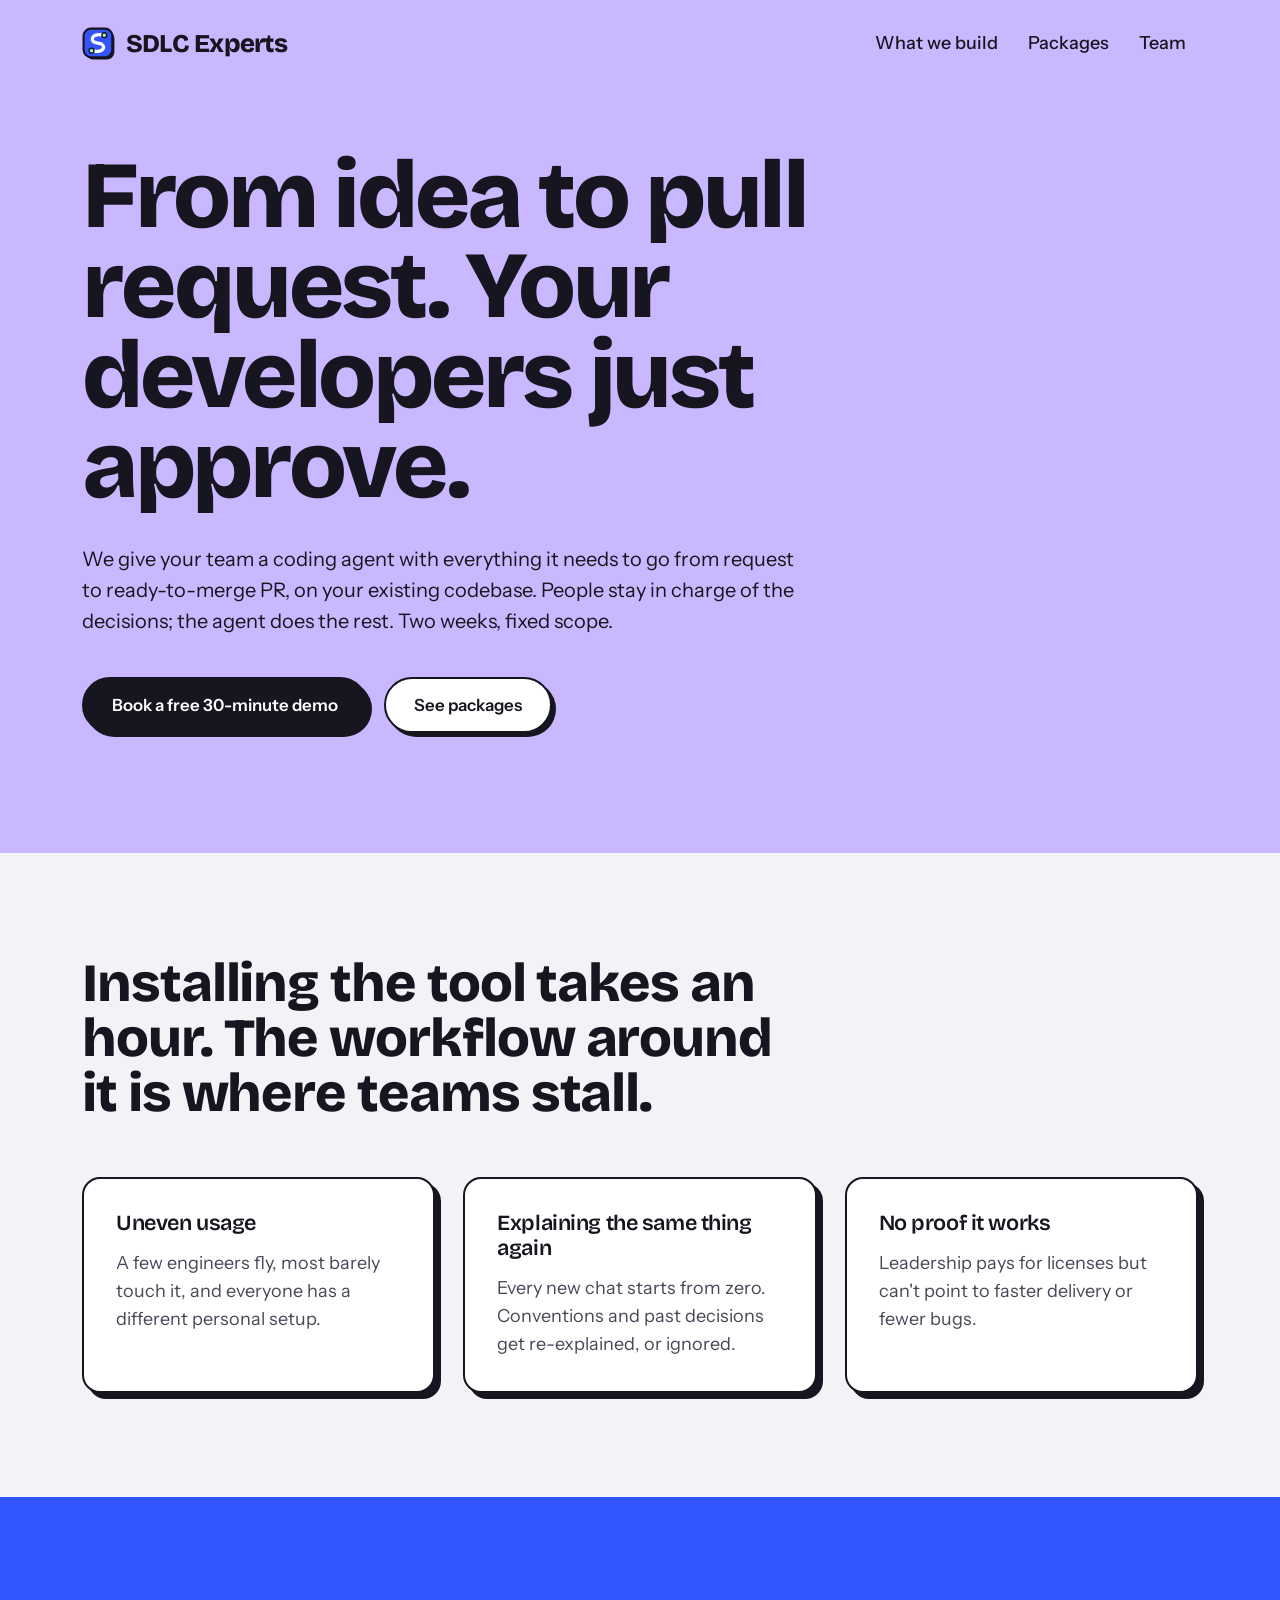
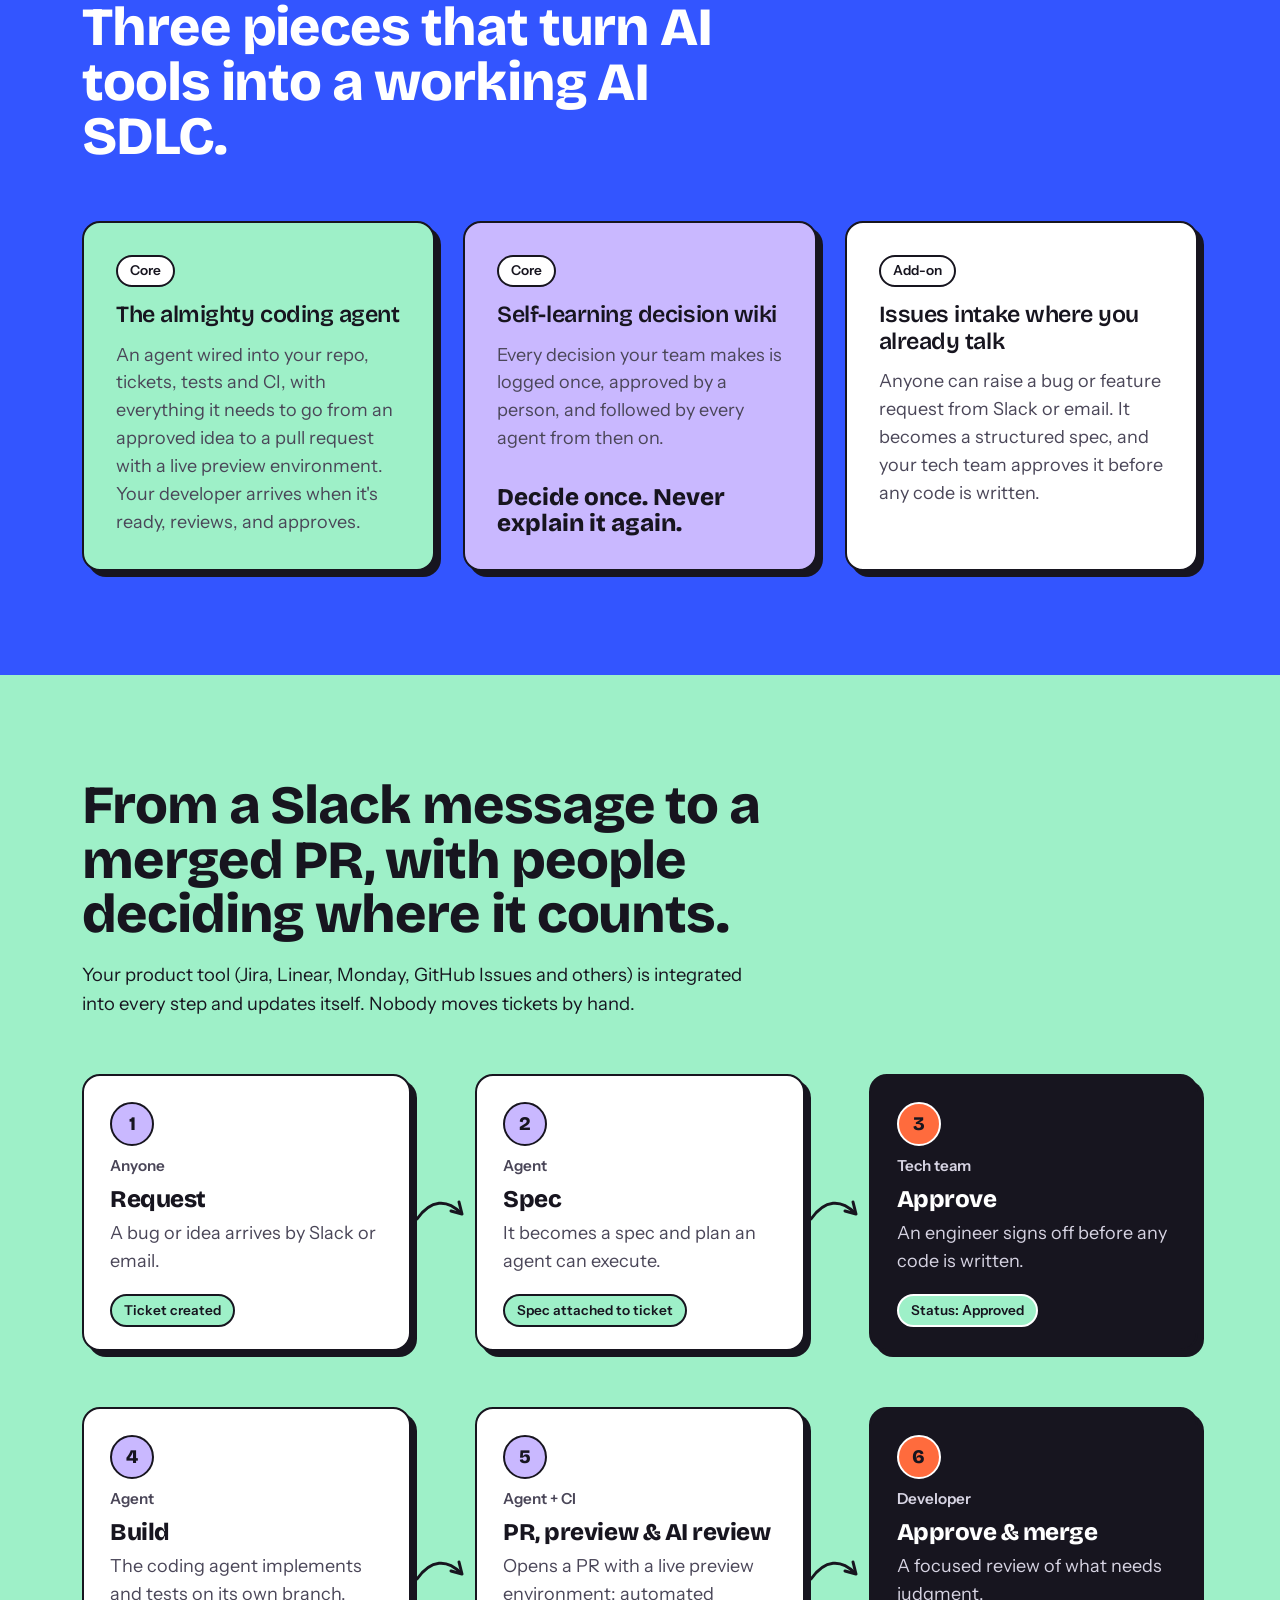
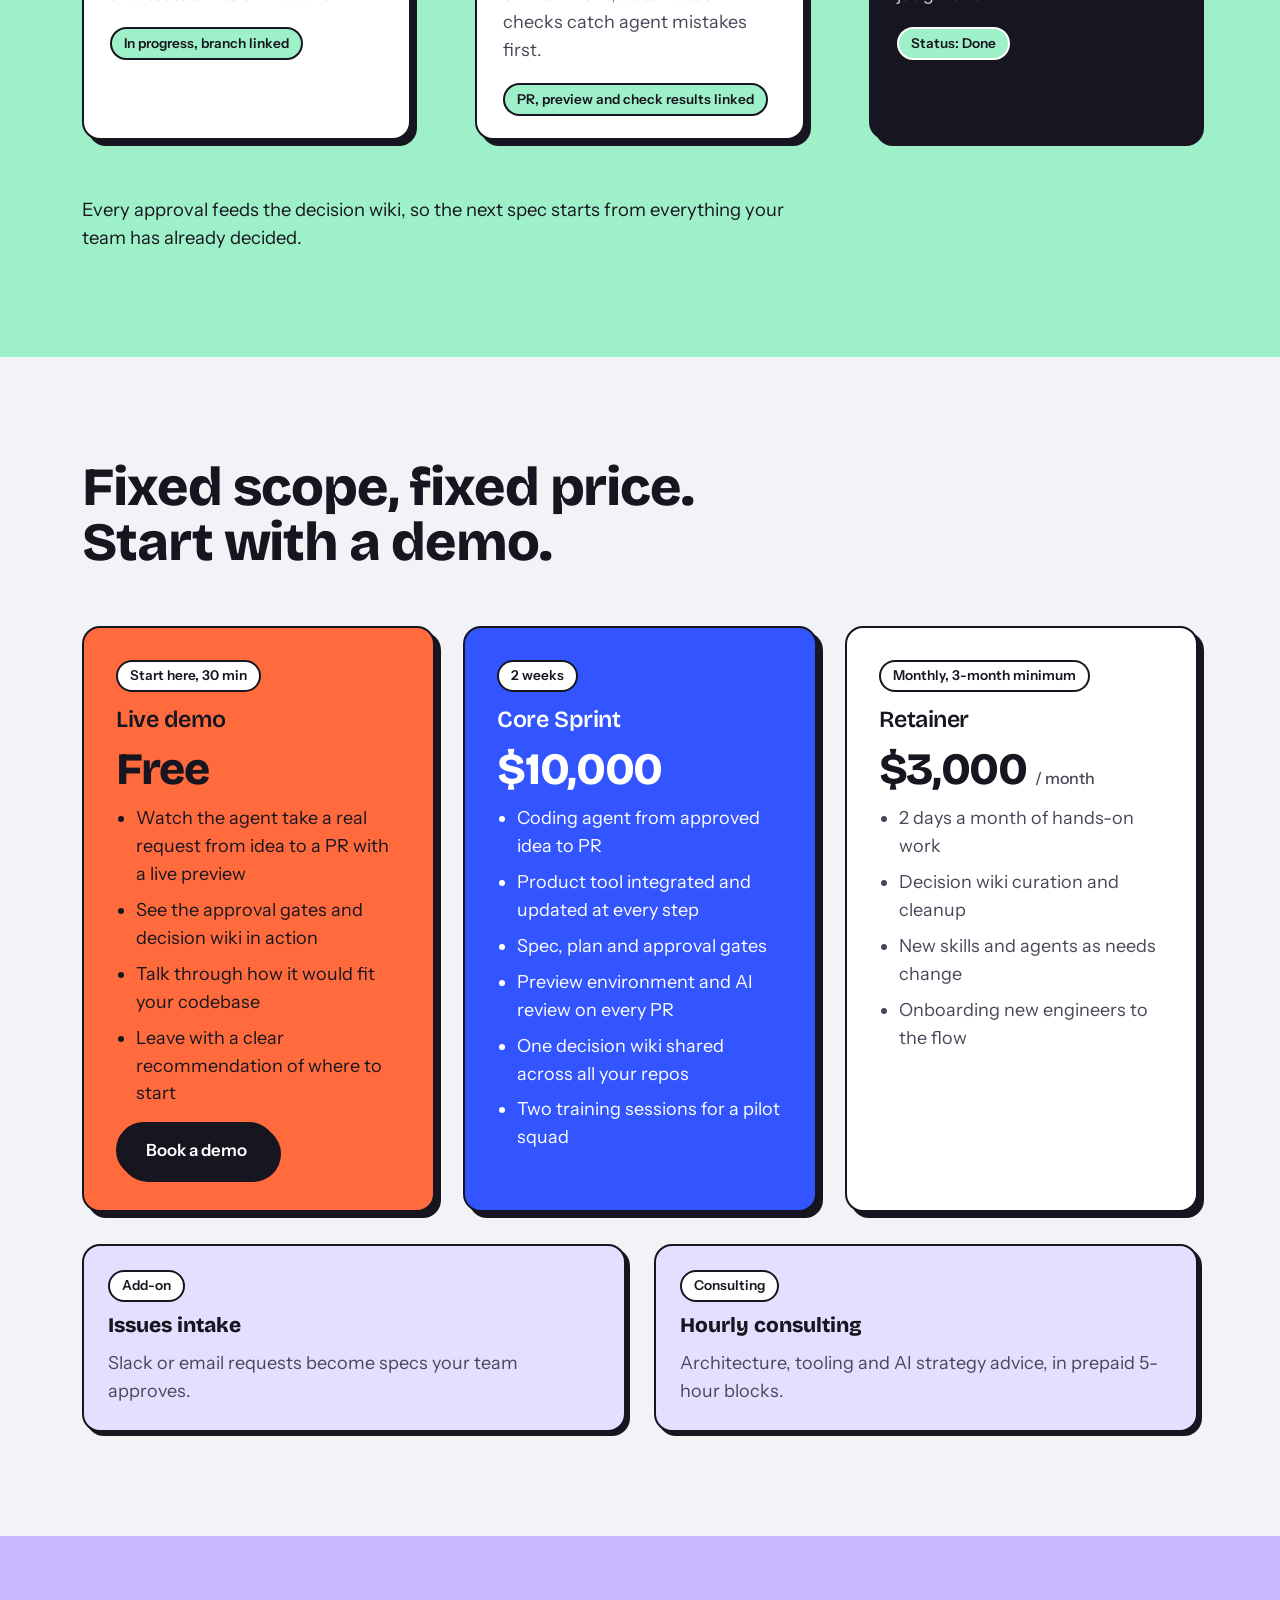
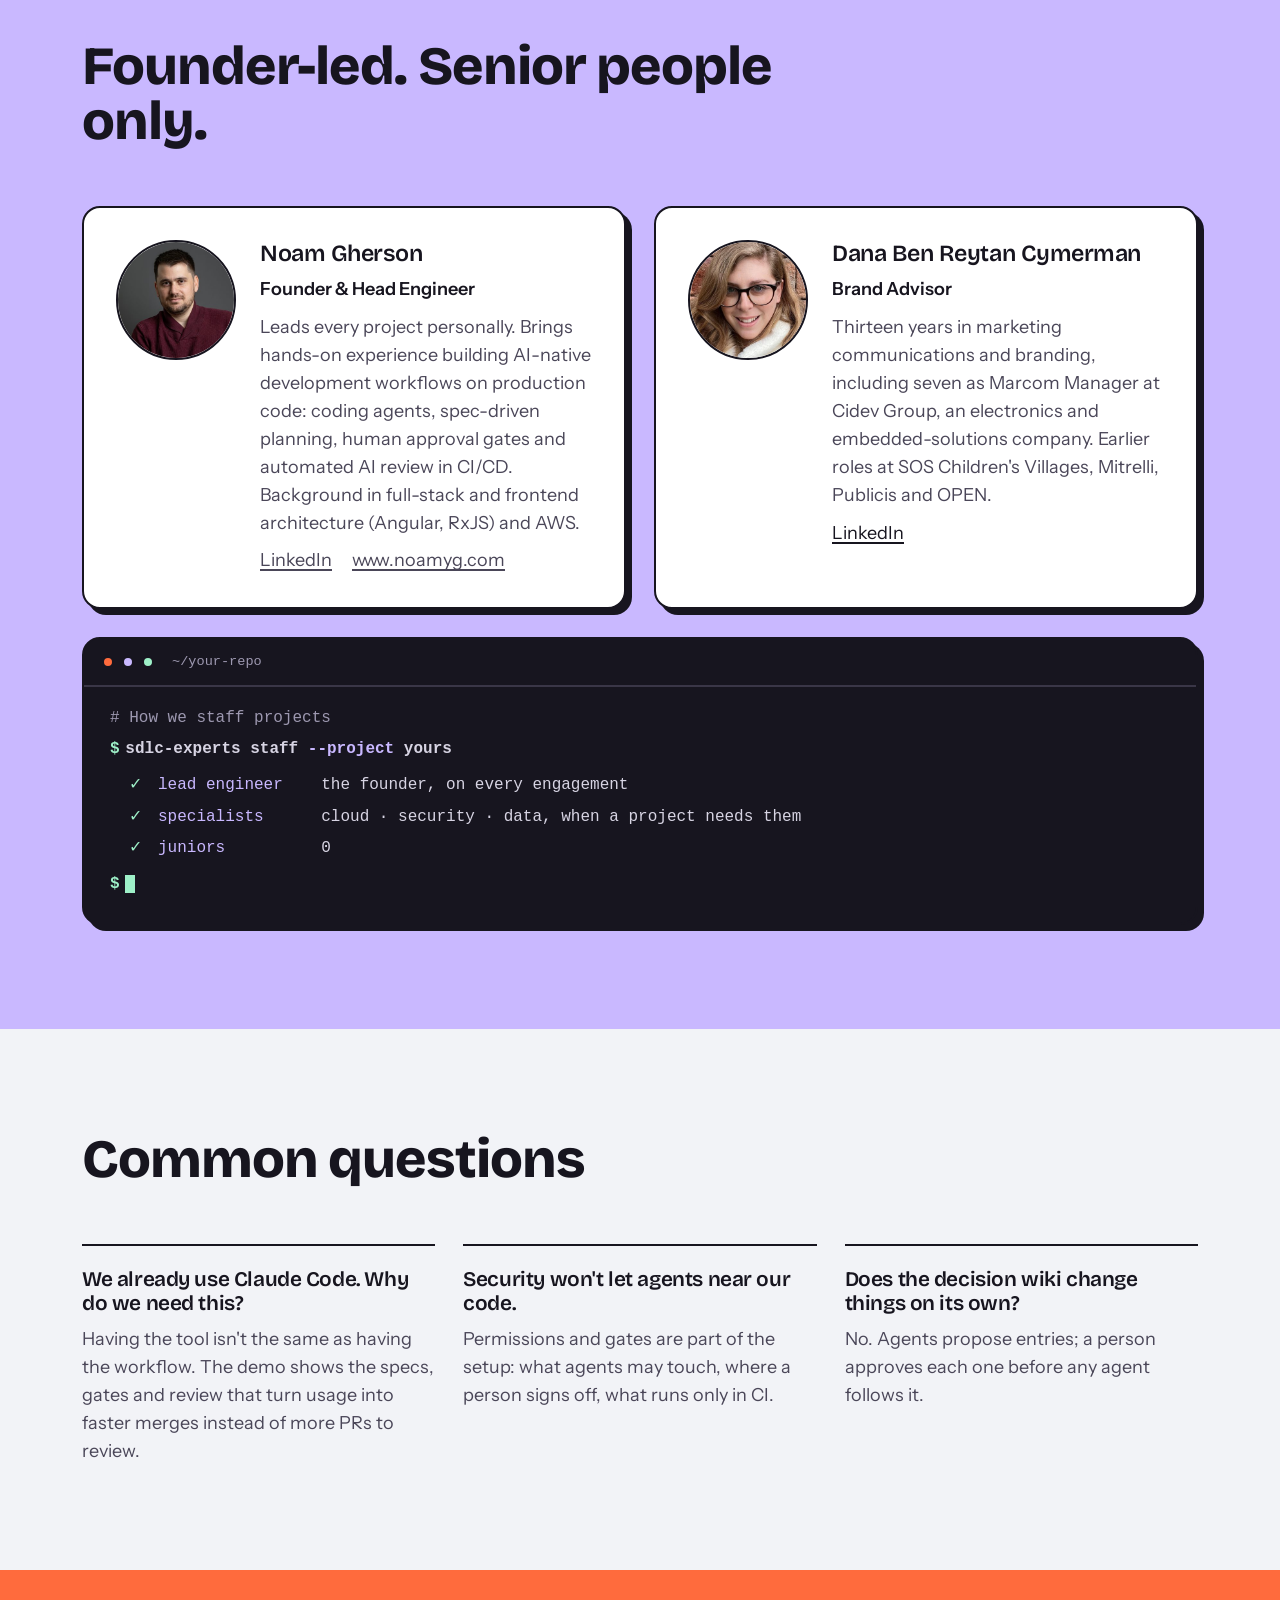
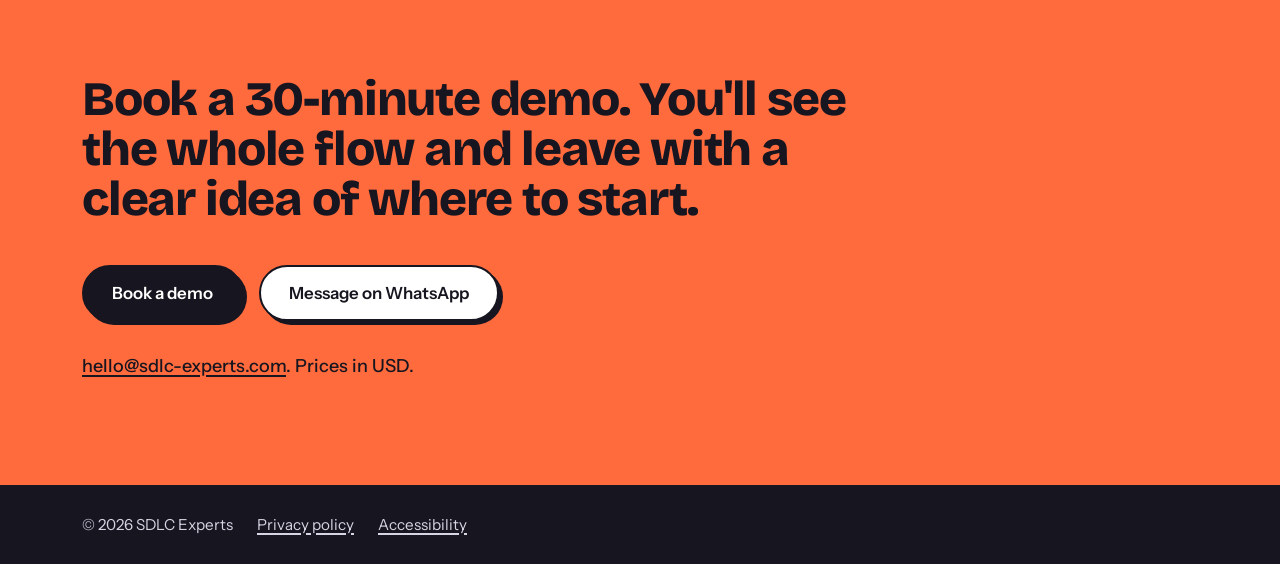
==== index.html @ 6d0745c9 "Terminal block: solid cursor, no blink Co-Authored-By: Claude Opus 5.5 <noreply@anthropic.com> Claud" ====
<!doctype html>
<html lang="en">
<head>
<meta charset="utf-8">
<meta name="viewport" content="width=device-width, initial-scale=1">
<title>SDLC Experts | AI SDLC consulting for engineering teams</title>
<meta name="description" content="AI SDLC consulting: we give your team a coding agent that takes ideas to ready-to-merge PRs on your existing codebase. Your developers just approve. Two weeks, fixed scope.">
<meta property="og:type" content="website">
<meta property="og:url" content="https://sdlc-experts.com/">
<meta property="og:title" content="SDLC Experts | From idea to pull request. Your developers just approve.">
<meta property="og:description" content="AI-native SDLC for engineering teams of 5–40: coding agents, a self-learning decision wiki, and issue intake from Slack or email.">
<meta name="theme-color" content="#C9B8FF">
<link rel="canonical" href="https://sdlc-experts.com/">
<link rel="icon" href="/favicon.svg" type="image/svg+xml">
<link rel="preload" href="/fonts/bricolage-grotesque-latin-800-normal.woff2" as="font" type="font/woff2" crossorigin>
<link rel="preload" href="/fonts/instrument-sans-latin-400-normal.woff2" as="font" type="font/woff2" crossorigin>
<link rel="stylesheet" href="/fonts/fonts.css">
<style>
:root{
  --ink:#17151F; --paper:#F2F3F7; --white:#FFFFFF;
  --lilac:#C9B8FF; --lilac-soft:#E6DEFF; --blue:#3355FF; --mint:#9EF0C8; --tangerine:#FF6B3D;
  --muted:#4A4658; --on-blue:#FFFFFF; --on-blue-muted:#FFFFFF;
  --display:'Bricolage Grotesque', 'Instrument Sans', system-ui, sans-serif;
  --body:'Instrument Sans', system-ui, sans-serif;
  --line:2px solid var(--ink);
  --pop:6px 6px 0 var(--ink);
}
*{box-sizing:border-box}
html{scroll-behavior:smooth}
@media (prefers-reduced-motion:reduce){html{scroll-behavior:auto}*{transition:none!important}}
body{margin:0;background:var(--paper);color:var(--ink);font-family:var(--body);font-size:18px;line-height:1.55;-webkit-font-smoothing:antialiased}
a{color:inherit;text-decoration-thickness:2px;text-underline-offset:3px}
:focus-visible{outline:3px solid var(--blue);outline-offset:3px;border-radius:6px}
.block-blue :focus-visible{outline-color:var(--white)}
h1,h2,h3{font-family:var(--display);margin:0;letter-spacing:-.02em}
h1{font-weight:800;font-size:clamp(2.9rem,7.4vw,6.4rem);line-height:.95;letter-spacing:-.035em;max-width:13ch}
h2{font-weight:800;font-size:clamp(2rem,4.2vw,3.4rem);line-height:1.02;max-width:20ch}
h3{font-weight:600;font-size:1.45rem;line-height:1.15}
p{margin:0}
.wrap{max-width:1180px;margin:0 auto;padding:0 32px}
.block{padding:104px 0}
.block-lilac{background:var(--lilac)}
.block-blue{background:var(--blue);color:var(--on-blue)}
.block-mint{background:var(--mint)}
.block-tangerine{background:var(--tangerine)}
.block-paper{background:var(--paper)}
.head{display:flex;flex-direction:column;gap:18px;margin-bottom:56px}
.intro{font-size:1.15rem;max-width:58ch;color:var(--muted)}
.block-blue .intro{color:var(--on-blue-muted)}

/* buttons and stickers */
.btn{display:inline-flex;align-items:center;justify-content:center;min-height:56px;padding:0 28px;border:var(--line);border-radius:999px;font-family:var(--body);font-weight:600;font-size:1.05rem;text-decoration:none;background:var(--ink);color:var(--white);box-shadow:4px 4px 0 var(--ink);transition:transform .12s ease, box-shadow .12s ease}
.btn:hover{transform:translate(-2px,-2px);box-shadow:6px 6px 0 var(--ink)}
.btn:active{transform:translate(2px,2px);box-shadow:0 0 0 var(--ink)}
.btn-light{background:var(--white);color:var(--ink)}
.btn-blue{background:var(--blue);color:var(--white)}
.sticker{display:inline-block;align-self:flex-start;padding:5px 12px;border:var(--line);border-radius:999px;background:var(--white);color:var(--ink);font-size:.85rem;font-weight:600;line-height:1.3}
.card{background:var(--white);color:var(--ink);border:var(--line);border-radius:18px;box-shadow:var(--pop);padding:32px;display:flex;flex-direction:column;gap:14px}
.card p,.card li{color:var(--muted)}
.card.ink{background:var(--ink);color:var(--white)}
.card.ink p,.card.ink li{color:#D7D4E3}
.card.ink .sticker{background:var(--mint)}
.grid3{display:grid;grid-template-columns:repeat(3,minmax(0,1fr));gap:28px}
.grid2{display:grid;grid-template-columns:repeat(2,minmax(0,1fr));gap:28px}
ul.list{margin:0;padding-left:20px;display:flex;flex-direction:column;gap:8px}

/* header + hero */
.site-header{background:var(--lilac)}
.site-header .wrap{display:flex;flex-wrap:wrap;gap:16px;justify-content:space-between;align-items:center;padding-top:22px;padding-bottom:22px}
.logo{font-family:var(--display);font-weight:800;font-size:1.6rem;letter-spacing:-.03em;text-decoration:none;display:inline-flex;align-items:center;gap:10px}
.logo-mark{width:34px;height:34px;display:block}
nav{display:flex;flex-wrap:wrap;align-items:center;gap:6px}
nav a.nav-link{display:inline-flex;align-items:center;min-height:44px;padding:0 12px;text-decoration:none;font-weight:500}
nav a.nav-link:hover{text-decoration:underline}
nav .btn{min-height:46px;padding:0 20px;margin-left:8px;font-size:1rem}
.hero{padding:64px 0 120px;position:relative;overflow:hidden}
.hero .wrap{position:relative}
.hero .lead{font-size:1.25rem;max-width:56ch;margin-top:32px}
.hero .actions{display:flex;flex-wrap:wrap;gap:16px;margin-top:40px;align-items:center}

/* problems */
.problems .card h3{font-size:1.35rem}

/* what we build */
.build .card .tagline{font-family:var(--display);font-weight:800;font-size:1.5rem;line-height:1.1;color:var(--ink);margin-top:auto}
.build .card.mint{background:var(--mint)}
.build .card.lilac{background:var(--lilac)}

/* flow */
.flow{list-style:none;margin:0;padding:0;display:grid;grid-template-columns:repeat(3,minmax(0,1fr));gap:56px 64px;counter-reset:step}
.flow li{position:relative;background:var(--white);border:var(--line);border-radius:18px;box-shadow:var(--pop);padding:26px 26px 22px;display:flex;flex-direction:column;gap:8px}
.flow li.gate{background:var(--ink);color:var(--white)}
.flow .num{width:44px;height:44px;border:var(--line);border-radius:50%;display:grid;place-items:center;font-family:var(--display);font-weight:800;font-size:1.2rem;background:var(--lilac);color:var(--ink)}
.flow li.gate .num{background:var(--tangerine);border-color:var(--white)}
.flow .who{font-weight:600;font-size:.95rem;color:var(--muted)}
.flow li.gate .who{color:#D7D4E3}
.flow strong{font-family:var(--display);font-weight:800;font-size:1.5rem;line-height:1.1;letter-spacing:-.02em}
.flow .what{color:var(--muted)}
.flow li.gate .what{color:#D7D4E3}
.flow .sync{margin-top:10px;align-self:flex-start;display:inline-flex;gap:8px;align-items:center;padding:4px 12px;border:var(--line);border-radius:999px;background:var(--mint);color:var(--ink);font-size:.85rem;font-weight:600}
.flow li.gate .sync{border-color:var(--white)}
.flow li::after{content:"";position:absolute;right:-60px;top:50%;width:56px;height:40px;transform:translateY(-50%);background:url("data:image/svg+xml,%3Csvg xmlns='http://www.w3.org/2000/svg' viewBox='0 0 56 40'%3E%3Cpath d='M4 26 C 18 6, 34 6, 48 20' fill='none' stroke='%2317151F' stroke-width='3' stroke-linecap='round'/%3E%3Cpath d='M38 18 L49 21 L46 9' fill='none' stroke='%2317151F' stroke-width='3' stroke-linecap='round' stroke-linejoin='round'/%3E%3C/svg%3E") no-repeat center/contain}
.flow li:nth-child(3n)::after,.flow li:last-child::after{content:none}
.flow-note{margin-top:56px;font-size:1.15rem;max-width:60ch}

/* packages */
.price{font-family:var(--display);font-weight:800;font-size:2.8rem;line-height:1;letter-spacing:-.03em}
.price small{font-family:var(--body);font-weight:500;font-size:1rem;letter-spacing:0;color:var(--muted)}
.packages .card.tangerine{background:var(--tangerine)}
.packages .card.tangerine p,.packages .card.tangerine li{color:var(--ink)}
.packages .card.blue{background:var(--blue);color:var(--white)}
.packages .card.blue li{color:var(--on-blue-muted)}
.packages .card.blue .price small{color:var(--on-blue-muted)}
.packages .card .btn{margin-top:auto;align-self:flex-start}
.addons{margin-top:32px}
.addons .card{background:var(--lilac-soft);box-shadow:4px 4px 0 var(--ink);padding:24px;gap:8px}
.addons strong{font-family:var(--display);font-weight:800;font-size:1.3rem}

/* team */
.team-grid{display:grid;grid-template-columns:repeat(2,minmax(0,1fr));gap:28px}
.person{flex-direction:row;flex-wrap:wrap;gap:24px;align-items:flex-start}
.person img{width:120px;height:120px;border:var(--line);border-radius:50%;object-fit:cover;flex:0 0 120px;background:var(--lilac-soft)}
.person-body{flex:1 1 220px;display:flex;flex-direction:column;gap:10px}
.person .role{font-weight:600;color:var(--ink)}
.person .links{display:flex;flex-wrap:wrap;gap:6px 20px}
.staffing{grid-column:1 / -1}
.staffing h3{font-size:1.45rem}
/* staffing card as a terminal */
.card.term{padding:0;gap:0;overflow:hidden;font-family:ui-monospace,SFMono-Regular,Menlo,Consolas,"Liberation Mono",monospace;font-size:1rem;line-height:1.6}
.term-bar{display:flex;align-items:center;gap:8px;padding:12px 18px;border-bottom:2px solid #3A3647}
.term-bar .dot{width:12px;height:12px;border-radius:50%;border:2px solid var(--ink)}
.term-bar .dot:nth-child(1){background:var(--tangerine)}
.term-bar .dot:nth-child(2){background:var(--lilac)}
.term-bar .dot:nth-child(3){background:var(--mint)}
.term-bar .path{margin-left:10px;color:#9D98B0;font-size:.85rem}
.term-body{padding:22px 26px 26px;display:flex;flex-direction:column;gap:10px}
.term .staffing-h{font-family:inherit;font-size:1rem;font-weight:400;letter-spacing:0;color:#9D98B0}
.term .cmd{color:var(--white);font-weight:600;overflow-wrap:anywhere}
.term .ps{color:var(--mint);margin-right:.6ch}
.term .flag{color:var(--lilac)}
.term-out{list-style:none;margin:0;padding:0 0 0 2ch;display:flex;flex-direction:column;gap:6px}
.term-out li{display:grid;grid-template-columns:2ch 16ch minmax(0,1fr);column-gap:1ch;color:#D7D4E3}
.term-out .ok{color:var(--mint)}
.term-out .key{color:var(--lilac)}
.term .cursor{display:inline-block;width:.6em;height:1.1em;vertical-align:text-bottom;background:var(--mint)}
@media (max-width:640px){
  .term{font-size:.9rem}
  .term-body{padding:18px 18px 22px}
  .term-out{padding-left:0}
  .term-out li{grid-template-columns:2ch minmax(0,1fr)}
  .term-out .val{grid-column:2}
}

/* faq */
.faq{display:flex;flex-direction:column;gap:10px;padding-top:22px;border-top:var(--line)}
.faq h3{font-size:1.3rem}
.faq p{color:var(--muted)}

/* book */
.book h2{font-size:clamp(2.6rem,6.4vw,5.4rem);line-height:.95;max-width:14ch}
.book .lead{font-family:var(--display);font-weight:800;font-size:clamp(1.9rem,4vw,3rem);line-height:1.05;letter-spacing:-.025em;max-width:24ch;margin:0}
.book .actions{display:flex;flex-wrap:wrap;gap:16px;margin-top:40px}
.book .fine{margin-top:32px;font-weight:500}

footer{background:var(--ink);color:#D7D4E3;font-size:.95rem}
footer .wrap{padding-top:28px;padding-bottom:28px;display:flex;flex-wrap:wrap;gap:8px 24px}

@media (max-width:980px){
  .grid3,.grid2,.team-grid{grid-template-columns:minmax(0,1fr)}
  .flow{grid-template-columns:minmax(0,1fr);gap:52px}
  .flow li::after{right:auto;left:50%;top:auto;bottom:-50px;width:40px;height:46px;transform:translateX(-50%) rotate(90deg)}
  .flow li:nth-child(3n)::after{content:""}
  .flow li:last-child::after{content:none}
}
@media (max-width:640px){
  body{font-size:17px}
  .wrap{padding:0 20px}
  .block{padding:72px 0}
  .hero{padding:32px 0 80px}
  nav a.nav-link{display:none}
  .card{padding:24px}
  .actions .btn{flex:1 1 100%}
  .head{margin-bottom:40px}
}
.skip{position:absolute;left:-9999px;top:12px;z-index:100;padding:10px 18px;border:2px solid #17151F;border-radius:999px;background:#FFFFFF;color:#17151F;font-weight:600;text-decoration:none}
.skip:focus{left:16px}
.sr-only{position:absolute;width:1px;height:1px;padding:0;margin:-1px;overflow:hidden;clip:rect(0,0,0,0);white-space:nowrap;border:0}
</style>
<script src="/gtag.js"></script>
</head>
<body>
<a class="skip" href="#main">Skip to content</a>

<header class="site-header">
  <div class="wrap">
    <a class="logo" href="/"><img class="logo-mark" src="/logo-mark.svg" width="34" height="34" alt="">SDLC Experts</a>
    <nav aria-label="Main">
      <a class="nav-link" href="#build">What we build</a>
      <a class="nav-link" href="#packages">Packages</a>
      <a class="nav-link" href="#team">Team</a>
    </nav>
  </div>
</header>

<main id="main">
<section class="block-lilac hero">
  <div class="wrap">
    <h1>From idea to pull request. Your developers just approve.</h1>
    <p class="lead">We give your team a coding agent with everything it needs to go from request to ready-to-merge PR, on your existing codebase. People stay in charge of the decisions; the agent does the rest. Two weeks, fixed scope.</p>
    <div class="actions">
      <a class="btn" href="https://cal.com/sdlc-experts/30min" target="_blank" rel="noopener">Book a free 30-minute demo</a>
      <a class="btn btn-light" href="#packages">See packages</a>
    </div>
  </div>
</section>

<section class="block block-paper problems">
  <div class="wrap">
    <div class="head">
      <h2>Installing the tool takes an hour. The workflow around it is where teams stall.</h2>
    </div>
    <div class="grid3">
      <div class="card"><h3>Uneven usage</h3><p>A few engineers fly, most barely touch it, and everyone has a different personal setup.</p></div>
      <div class="card"><h3>Explaining the same thing again</h3><p>Every new chat starts from zero. Conventions and past decisions get re-explained, or ignored.</p></div>
      <div class="card"><h3>No proof it works</h3><p>Leadership pays for licenses but can't point to faster delivery or fewer bugs.</p></div>
    </div>
  </div>
</section>

<section id="build" class="block block-blue build">
  <div class="wrap">
    <div class="head">
      <h2>Three pieces that turn AI tools into a working AI SDLC.</h2>
    </div>
    <div class="grid3">
      <div class="card mint">
        <span class="sticker">Core</span>
        <h3>The almighty coding agent</h3>
        <p>An agent wired into your repo, tickets, tests and CI, with everything it needs to go from an approved idea to a pull request with a live preview environment. Your developer arrives when it's ready, reviews, and approves.</p>
      </div>
      <div class="card lilac">
        <span class="sticker">Core</span>
        <h3>Self-learning decision wiki</h3>
        <p>Every decision your team makes is logged once, approved by a person, and followed by every agent from then on.</p>
        <p class="tagline">Decide once. Never explain it again.</p>
      </div>
      <div class="card">
        <span class="sticker">Add-on</span>
        <h3>Issues intake where you already talk</h3>
        <p>Anyone can raise a bug or feature request from Slack or email. It becomes a structured spec, and your tech team approves it before any code is written.</p>
      </div>
    </div>
  </div>
</section>

<section id="flow" class="block block-mint">
  <div class="wrap">
    <div class="head">
      <h2>From a Slack message to a merged PR, with people deciding where it counts.</h2>
      <p class="intro" style="color:var(--ink)">Your product tool (Jira, Linear, Monday, GitHub Issues and others) is integrated into every step and updates itself. Nobody moves tickets by hand.</p>
    </div>
    <ol class="flow">
      <li><span class="num" aria-hidden="true">1</span><span class="who">Anyone</span><strong>Request</strong><span class="what">A bug or idea arrives by Slack or email.</span><span class="sync">Ticket created</span></li>
      <li><span class="num" aria-hidden="true">2</span><span class="who">Agent</span><strong>Spec</strong><span class="what">It becomes a spec and plan an agent can execute.</span><span class="sync">Spec attached to ticket</span></li>
      <li class="gate"><span class="num" aria-hidden="true">3</span><span class="who">Tech team</span><strong>Approve</strong><span class="what">An engineer signs off before any code is written.</span><span class="sync">Status: Approved</span></li>
      <li><span class="num" aria-hidden="true">4</span><span class="who">Agent</span><strong>Build</strong><span class="what">The coding agent implements and tests on its own branch.</span><span class="sync">In progress, branch linked</span></li>
      <li><span class="num" aria-hidden="true">5</span><span class="who">Agent + CI</span><strong>PR, preview &amp; AI review</strong><span class="what">Opens a PR with a live preview environment; automated checks catch agent mistakes first.</span><span class="sync">PR, preview and check results linked</span></li>
      <li class="gate"><span class="num" aria-hidden="true">6</span><span class="who">Developer</span><strong>Approve &amp; merge</strong><span class="what">A focused review of what needs judgment.</span><span class="sync">Status: Done</span></li>
    </ol>
    <p class="flow-note">Every approval feeds the decision wiki, so the next spec starts from everything your team has already decided.</p>
  </div>
</section>

<section id="packages" class="block block-paper packages">
  <div class="wrap">
    <div class="head">
      <h2>Fixed scope, fixed price. Start with a demo.</h2>
    </div>
    <div class="grid3">
      <div class="card tangerine">
        <span class="sticker">Start here, 30 min</span>
        <h3>Live demo</h3>
        <div class="price">Free</div>
        <ul class="list">
          <li>Watch the agent take a real request from idea to a PR with a live preview</li>
          <li>See the approval gates and decision wiki in action</li>
          <li>Talk through how it would fit your codebase</li>
          <li>Leave with a clear recommendation of where to start</li>
        </ul>
        <a class="btn" href="https://cal.com/sdlc-experts/30min" target="_blank" rel="noopener">Book a demo</a>
      </div>
      <div class="card blue">
        <span class="sticker">2 weeks</span>
        <h3>Core Sprint</h3>
        <div class="price"><span data-ils="32000">₪32,000</span> <small class="vat">+ VAT</small></div>
        <ul class="list">
          <li>Coding agent from approved idea to PR</li>
          <li>Product tool integrated and updated at every step</li>
          <li>Spec, plan and approval gates</li>
          <li>Preview environment and AI review on every PR</li>
          <li>One decision wiki shared across all your repos</li>
          <li>Two training sessions for a pilot squad</li>
        </ul>
      </div>
      <div class="card">
        <span class="sticker">Monthly, 3-month minimum</span>
        <h3>Retainer</h3>
        <div class="price"><span data-ils="9500">₪9,500</span> <small>/ month <span class="vat">+ VAT</span></small></div>
        <ul class="list">
          <li>2 days a month of hands-on work</li>
          <li>Decision wiki curation and cleanup</li>
          <li>New skills and agents as needs change</li>
          <li>Onboarding new engineers to the flow</li>
        </ul>
      </div>
    </div>
    <div class="grid2 addons">
      <div class="card"><span class="sticker">Add-on</span><strong>Issues intake</strong><p>Slack or email requests become specs your team approves.</p></div>
      <div class="card"><span class="sticker">Consulting</span><strong>Hourly consulting</strong><p>Architecture, tooling and AI strategy advice, in prepaid 5-hour blocks.</p></div>
    </div>
  </div>
</section>

<section id="team" class="block block-lilac">
  <div class="wrap">
    <div class="head">
      <h2>Founder-led. Senior people only.</h2>
    </div>
    <div class="team-grid">
      <div class="card person">
        <img src="/img/noam.jpg" alt="Noam Gherson" width="120" height="120" loading="lazy">
        <div class="person-body">
          <h3>Noam Gherson</h3>
          <p class="role">Founder &amp; Head Engineer</p>
          <p>Leads every project personally. Brings hands-on experience building AI-native development workflows on production code: coding agents, spec-driven planning, human approval gates and automated AI review in CI/CD. Background in full-stack and frontend architecture (Angular, RxJS) and AWS.</p>
          <p class="links"><a href="https://www.linkedin.com/in/noamyg" target="_blank" rel="noopener">LinkedIn<span class="sr-only"> (opens in a new tab)</span></a><a href="https://www.noamyg.com" target="_blank" rel="noopener">www.noamyg.com<span class="sr-only"> (opens in a new tab)</span></a></p>
        </div>
      </div>
      <div class="card person">
        <img src="/img/dana.jpg" alt="Dana Ben Reytan Cymerman" width="120" height="120" loading="lazy">
        <div class="person-body">
          <h3>Dana Ben Reytan Cymerman</h3>
          <p class="role">Brand Advisor</p>
          <p>Thirteen years in marketing communications and branding, including seven as Marcom Manager at Cidev Group, an electronics and embedded-solutions company. Earlier roles at SOS Children's Villages, Mitrelli, Publicis and OPEN.</p>
          <a href="https://www.linkedin.com/in/dana-ben-reytan-cymerman-5871b793" target="_blank" rel="noopener">LinkedIn<span class="sr-only"> (opens in a new tab)</span></a>
        </div>
      </div>
      <div class="card ink staffing term">
        <div class="term-bar" aria-hidden="true"><span class="dot"></span><span class="dot"></span><span class="dot"></span><span class="path">~/your-repo</span></div>
        <div class="term-body">
          <h3 class="staffing-h"><span aria-hidden="true"># </span>How we staff projects</h3>
          <p class="cmd" aria-hidden="true"><span class="ps">$</span>sdlc-experts staff <span class="flag">--project</span> yours</p>
          <ul class="term-out">
            <li><span class="ok" aria-hidden="true">✓</span><span class="key">lead engineer</span><span class="val">the founder, on every engagement</span></li>
            <li><span class="ok" aria-hidden="true">✓</span><span class="key">specialists</span><span class="val">cloud · security · data, when a project needs them</span></li>
            <li><span class="ok" aria-hidden="true">✓</span><span class="key">juniors</span><span class="val">0 <span class="sr-only">(no juniors learning on your codebase)</span></span></li>
          </ul>
          <p class="cmd" aria-hidden="true"><span class="ps">$</span><span class="cursor"></span></p>
        </div>
      </div>
    </div>
  </div>
</section>

<section id="faq" class="block block-paper">
  <div class="wrap">
    <div class="head">
      <h2>Common questions</h2>
    </div>
    <div class="grid3">
      <div class="faq"><h3>We already use Claude Code. Why do we need this?</h3><p>Having the tool isn't the same as having the workflow. The demo shows the specs, gates and review that turn usage into faster merges instead of more PRs to review.</p></div>
      <div class="faq"><h3>Security won't let agents near our code.</h3><p>Permissions and gates are part of the setup: what agents may touch, where a person signs off, what runs only in CI.</p></div>
      <div class="faq"><h3>Does the decision wiki change things on its own?</h3><p>No. Agents propose entries; a person approves each one before any agent follows it.</p></div>
    </div>
  </div>
</section>

<section id="book" class="block block-tangerine book">
  <div class="wrap">
    <p class="lead">Book a 30-minute demo. You'll see the whole flow and leave with a clear idea of where to start.</p>
    <div class="actions">
      <a class="btn" href="https://cal.com/sdlc-experts/30min" target="_blank" rel="noopener">Book a demo</a>
      <a class="btn btn-light" href="https://wa.me/972526824700" target="_blank" rel="noopener">Message on WhatsApp<span class="sr-only"> (opens in a new tab)</span></a>
    </div>
    <p class="fine"><a href="mailto:hello@sdlc-experts.com">hello@sdlc-experts.com</a>. <span id="price-note">Prices in NIS, before VAT.</span></p>
  </div>
</section>
</main>

<footer>
  <div class="wrap"><span>© 2026 SDLC Experts</span><a href="/privacy/">Privacy policy</a><a href="/accessibility/">Accessibility</a></div>
</footer>

<script>
/* Prices are set in NIS. Each market converts with one multiplier
   (local rate for comparable senior AI consulting / Israeli rate),
   then rounds UP: to the nearest 100 for amounts of 1,000+, to the nearest 10 below that. */
(function(){
  var MARKETS = {
    ILS: { factor: 1,    symbol: '\u20aa', vat: true,  note: 'Prices in NIS, before VAT.' },
    USD: { factor: 0.31, symbol: '$',      vat: false, note: 'Prices in USD.' },
    EUR: { factor: 0.25, symbol: '\u20ac', vat: false, note: 'Prices in EUR.' }
  };
  function roundUp(v){ var step = v >= 1000 ? 100 : 10; return Math.ceil(v / step - 1e-9) * step; }
  function detect(){
    var tz = '';
    try { tz = Intl.DateTimeFormat().resolvedOptions().timeZone || ''; } catch(e){}
    if (tz === 'Asia/Jerusalem' || tz === 'Asia/Tel_Aviv') return 'ILS';
    if (tz.indexOf('Europe/') === 0) return 'EUR';
    return 'USD';
  }
  function apply(cur){
    var m = MARKETS[cur];
    document.querySelectorAll('[data-ils]').forEach(function(el){
      var base = Number(el.getAttribute('data-ils'));
      var v = cur === 'ILS' ? base : roundUp(base * m.factor);
      el.textContent = m.symbol + v.toLocaleString('en-US');
    });
    document.querySelectorAll('.vat').forEach(function(el){ el.hidden = !m.vat; });
    var note = document.getElementById('price-note'); if (note) note.textContent = m.note;
  }
  try { localStorage.removeItem('currency'); } catch(e){}
  apply(detect());
})();
</script>
<script>
/* Book-a-demo pop-up. Cal.com's embed loads only when someone clicks a booking link.
   A completed booking sends the visitor to /thanks/ (used for ad conversion tracking).
   If the pop-up can't load, the visitor goes to the regular cal.com booking page. */
(function(){
  var CAL_LINK = 'sdlc-experts/30min';
  var FULL_URL = 'https://cal.com/' + CAL_LINK;
  var ns = 'demo', ready = false;
  function loadCal(){
    if (window.Cal && window.Cal.ns && window.Cal.ns[ns]) return;
    (function (C, A, L) { var p = function (a, ar) { a.q.push(ar); }; var d = C.document; C.Cal = C.Cal || function () { var cal = C.Cal; var ar = arguments; if (!cal.loaded) { cal.ns = {}; cal.q = cal.q || []; d.head.appendChild(d.createElement("script")).src = A; cal.loaded = true; } if (ar[0] === L) { var api = function () { p(api, arguments); }; var namespace = ar[1]; api.q = api.q || []; if (typeof namespace === "string") { cal.ns[namespace] = cal.ns[namespace] || api; p(cal.ns[namespace], ar); p(cal, ["initNamespace", namespace]); } else p(cal, ar); return; } p(cal, ar); }; })(window, "https://app.cal.com/embed/embed.js", "init");
    Cal("init", ns, { origin: "https://app.cal.com" });
    Cal.ns[ns]("ui", { layout: "month_view", hideEventTypeDetails: false });
    Cal.ns[ns]("on", { action: "linkReady", callback: function(){ ready = true; } });
    Cal.ns[ns]("on", { action: "bookingSuccessfulV2", callback: function(){
      setTimeout(function(){ window.location.href = '/thanks/'; }, 1500);
    }});
  }
  document.addEventListener('click', function(e){
    var a = e.target.closest && e.target.closest('a[href^="' + FULL_URL + '"]');
    if (!a || e.metaKey || e.ctrlKey || e.shiftKey) return;
    e.preventDefault();
    loadCal();
    Cal.ns[ns]("modal", { calLink: CAL_LINK, config: { layout: "month_view" } });
    var started = Date.now();
    (function check(){
      if (ready || document.querySelector('cal-modal-box')) return;
      if (Date.now() - started > 6000) { window.open(FULL_URL, '_blank', 'noopener'); return; }
      setTimeout(check, 300);
    })();
  });
})();
</script>
</body>
</html>
---- fonts/fonts.css ----
/* Self-hosted fonts (SIL Open Font License). No requests to Google. */
@font-face{font-family:'Bricolage Grotesque';font-style:normal;font-weight:600;font-display:swap;src:url(/fonts/bricolage-grotesque-latin-600-normal.woff2) format('woff2')}
@font-face{font-family:'Bricolage Grotesque';font-style:normal;font-weight:800;font-display:swap;src:url(/fonts/bricolage-grotesque-latin-800-normal.woff2) format('woff2')}
@font-face{font-family:'Instrument Sans';font-style:normal;font-weight:400;font-display:swap;src:url(/fonts/instrument-sans-latin-400-normal.woff2) format('woff2')}
@font-face{font-family:'Instrument Sans';font-style:normal;font-weight:500;font-display:swap;src:url(/fonts/instrument-sans-latin-500-normal.woff2) format('woff2')}
@font-face{font-family:'Instrument Sans';font-style:normal;font-weight:600;font-display:swap;src:url(/fonts/instrument-sans-latin-600-normal.woff2) format('woff2')}
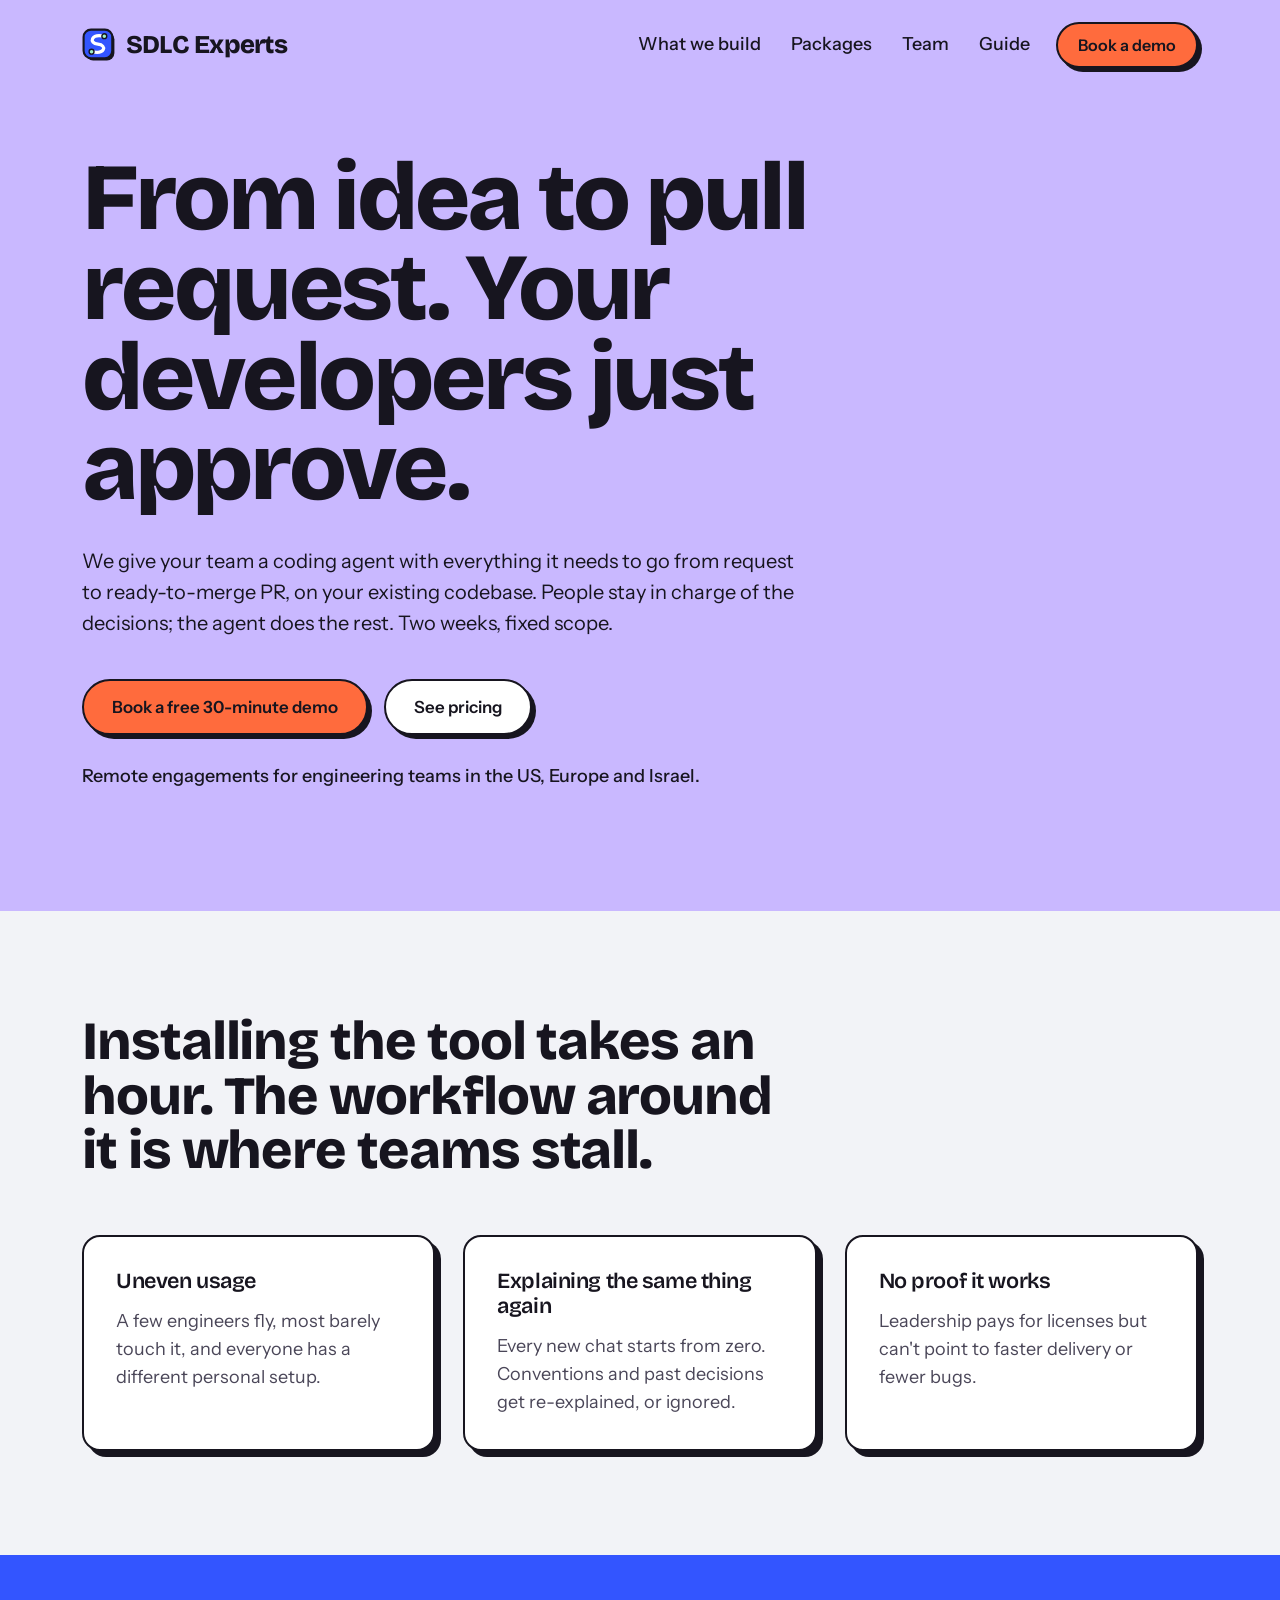
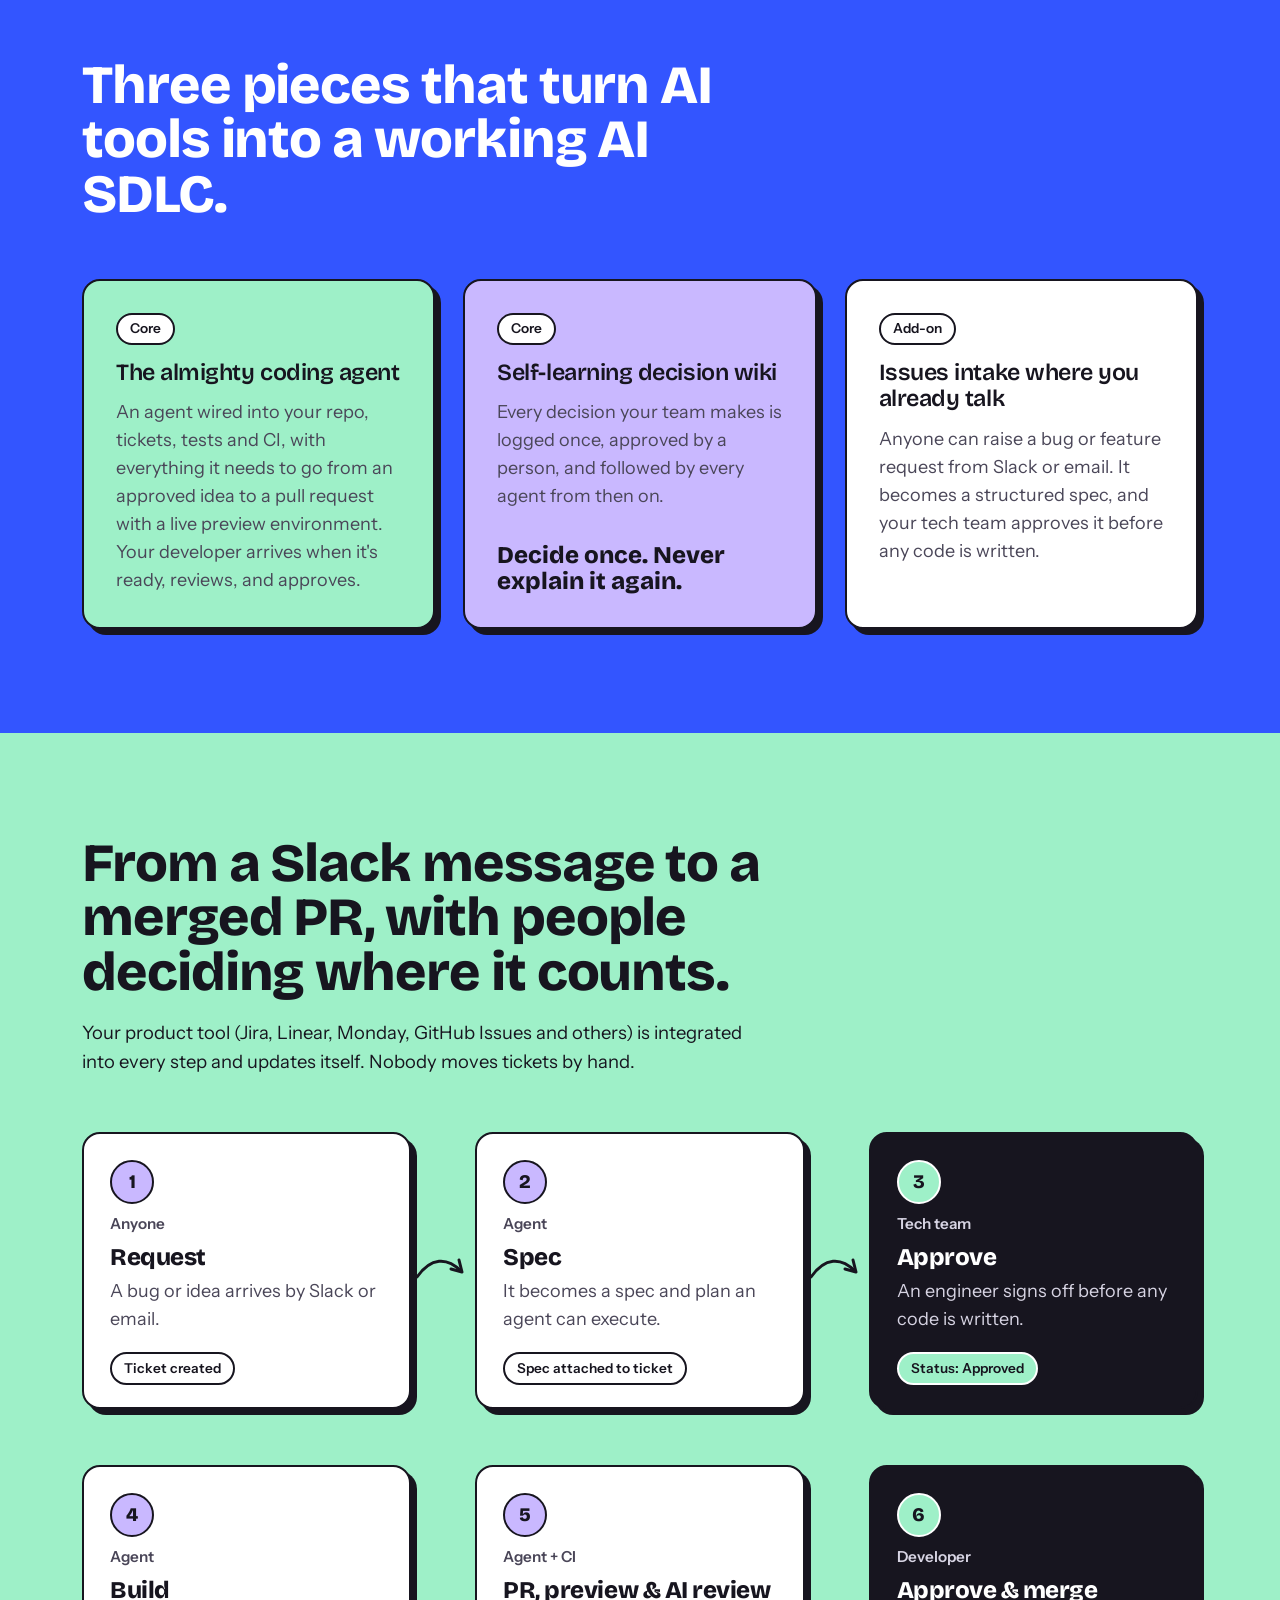
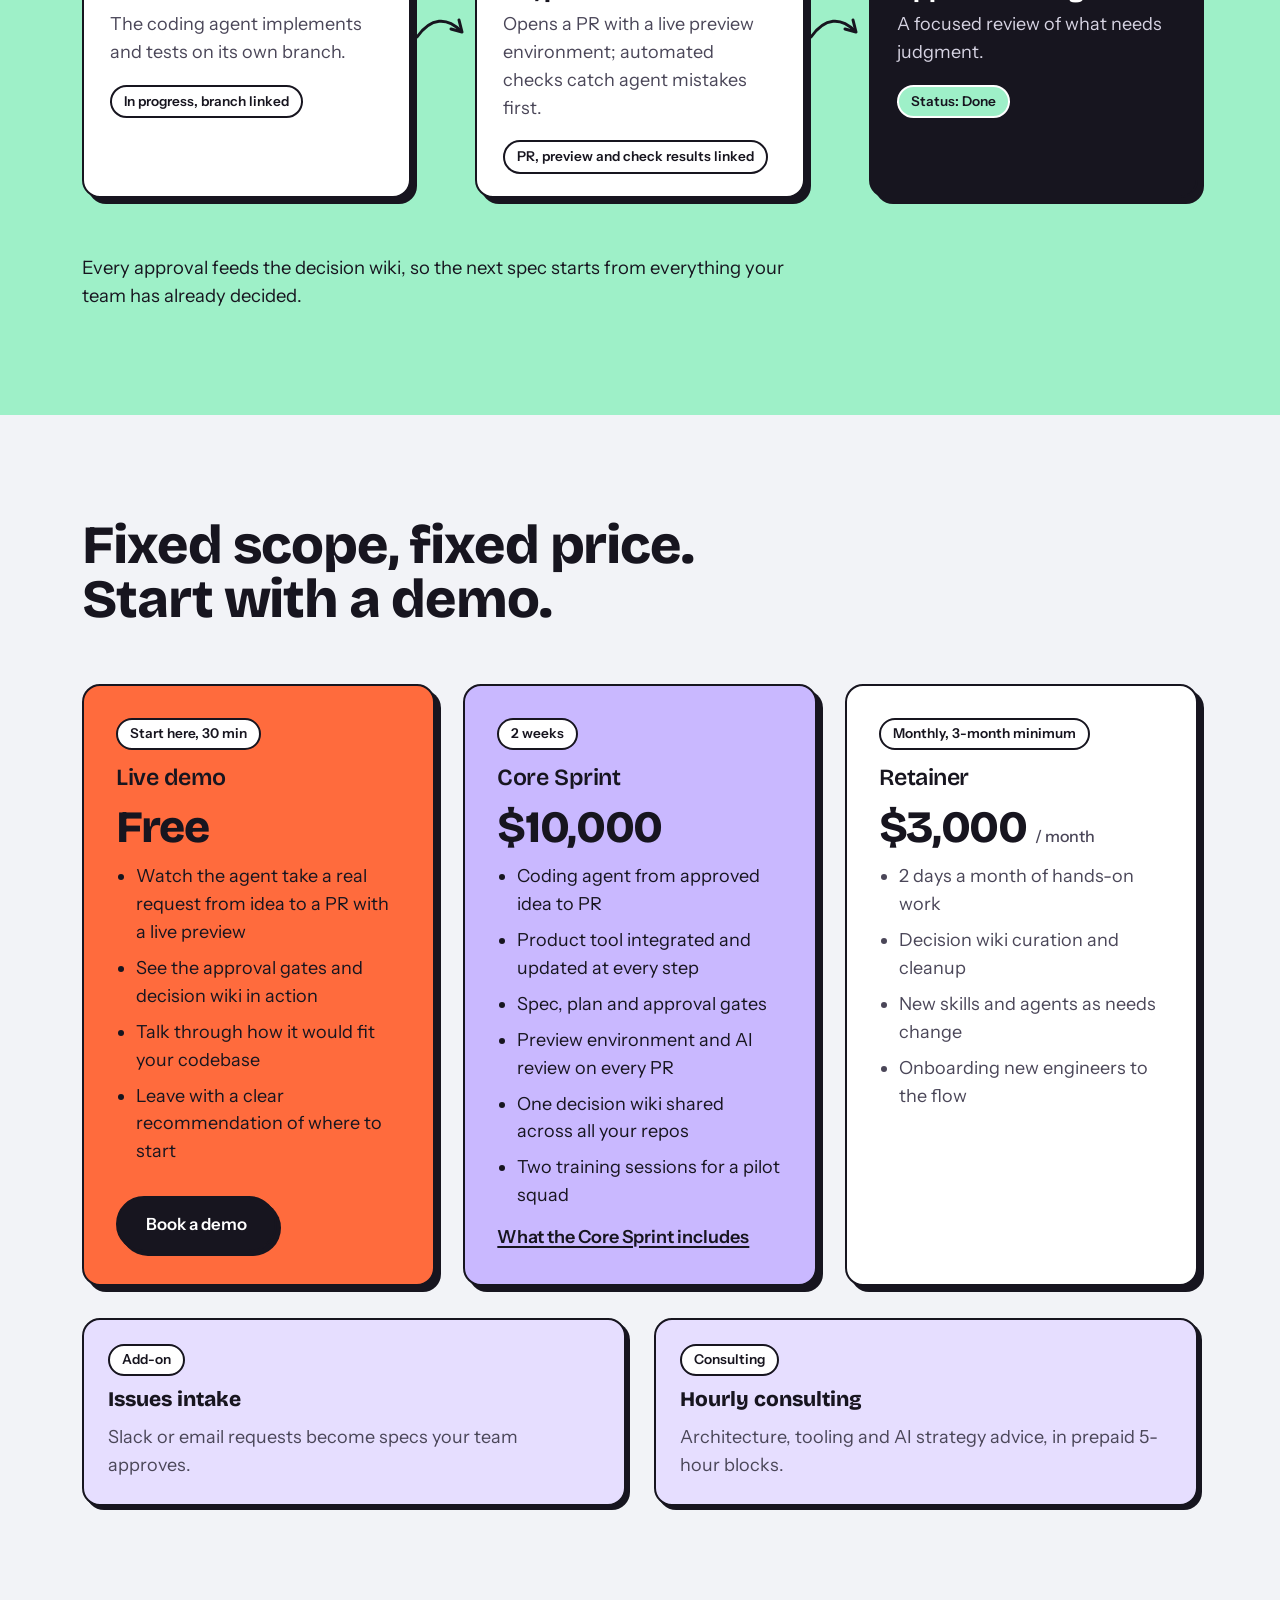
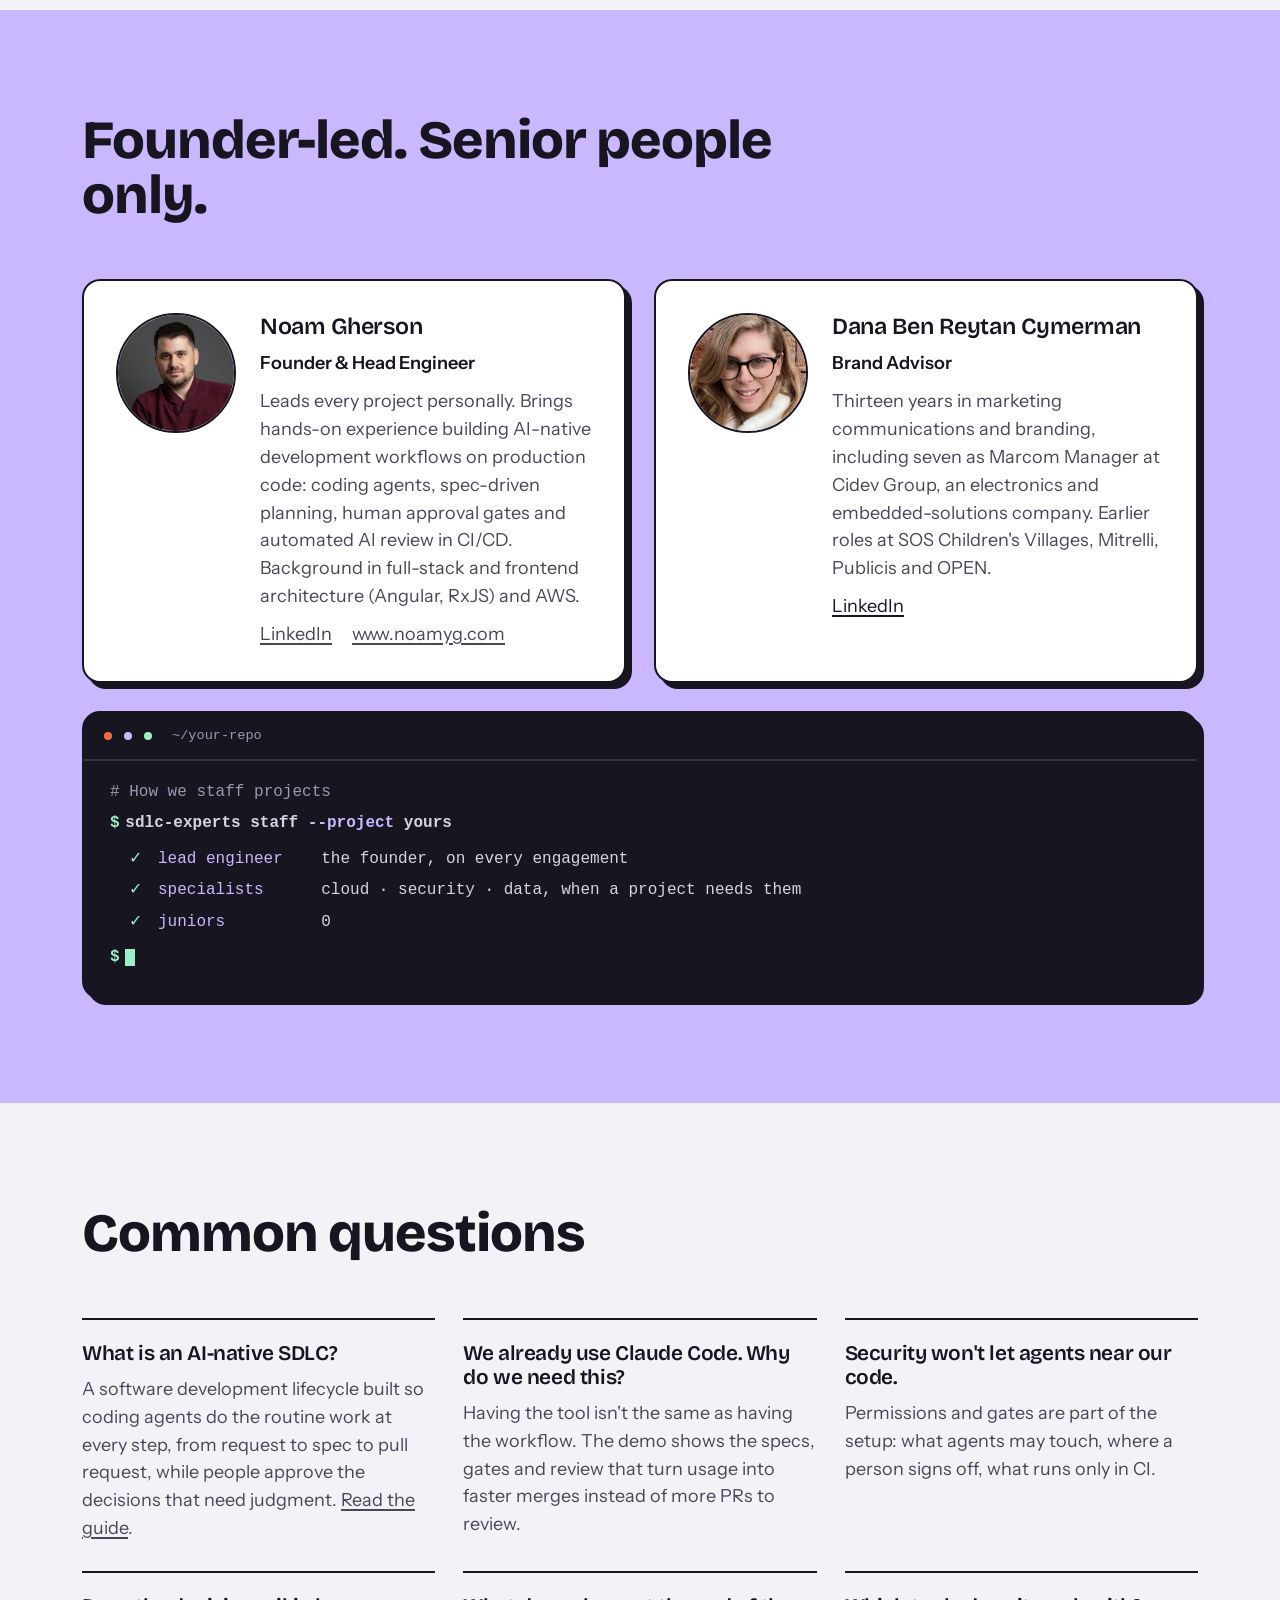
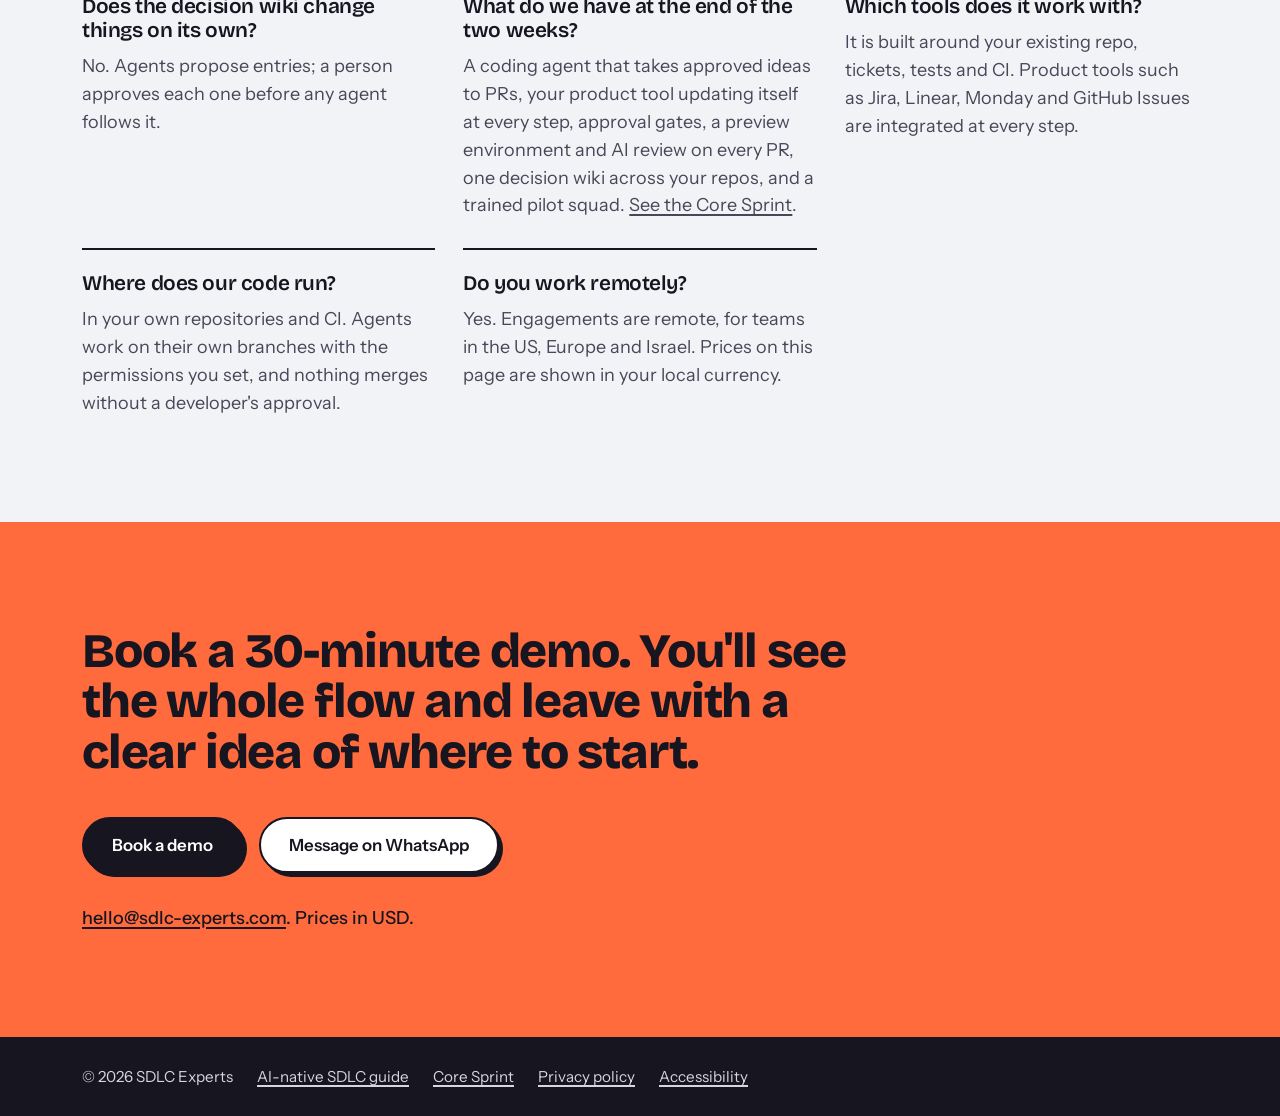
==== commit 56a6c0a7: "Color roles, structured data, FAQs, Core Sprint and AI-native SDLC pages - Tangerine is the single a" ====
--- a/index.html
+++ b/index.html
@@ -11,6 +11,54 @@
 <meta property="og:description" content="AI-native SDLC for engineering teams of 5–40: coding agents, a self-learning decision wiki, and issue intake from Slack or email.">
 <meta name="theme-color" content="#C9B8FF">
 <link rel="canonical" href="https://sdlc-experts.com/">
+<meta property="og:image" content="https://sdlc-experts.com/img/logo.png">
+<script type="application/ld+json">
+{
+ "@context": "https://schema.org",
+ "@type": "ProfessionalService",
+ "@id": "https://sdlc-experts.com/#org",
+ "name": "SDLC Experts",
+ "url": "https://sdlc-experts.com/",
+ "logo": "https://sdlc-experts.com/img/logo.png",
+ "image": "https://sdlc-experts.com/img/logo.png",
+ "description": "AI SDLC consulting: a coding agent that takes approved ideas to ready-to-merge pull requests on your existing codebase, with human approval gates, AI review in CI and a decision wiki every agent follows.",
+ "email": "hello@sdlc-experts.com",
+ "telephone": "+972526824700",
+ "address": {
+  "@type": "PostalAddress",
+  "addressCountry": "IL"
+ },
+ "areaServed": [
+  {
+   "@type": "Country",
+   "name": "United States"
+  },
+  {
+   "@type": "Place",
+   "name": "Europe"
+  },
+  {
+   "@type": "Country",
+   "name": "Israel"
+  }
+ ],
+ "founder": {
+  "@type": "Person",
+  "name": "Noam Gherson",
+  "jobTitle": "Founder & Head Engineer",
+  "url": "https://www.noamyg.com",
+  "sameAs": [
+   "https://www.linkedin.com/in/noamyg"
+  ]
+ },
+ "knowsAbout": [
+  "AI-native software development lifecycle",
+  "Coding agents",
+  "Architecture decision records",
+  "AI code review in CI"
+ ]
+}
+</script>
 <link rel="icon" href="/favicon.svg" type="image/svg+xml">
 <link rel="preload" href="/fonts/bricolage-grotesque-latin-800-normal.woff2" as="font" type="font/woff2" crossorigin>
 <link rel="preload" href="/fonts/instrument-sans-latin-400-normal.woff2" as="font" type="font/woff2" crossorigin>
@@ -54,6 +102,7 @@
 .btn:active{transform:translate(2px,2px);box-shadow:0 0 0 var(--ink)}
 .btn-light{background:var(--white);color:var(--ink)}
 .btn-blue{background:var(--blue);color:var(--white)}
+.btn-cta{background:var(--tangerine);color:var(--ink)}
 .sticker{display:inline-block;align-self:flex-start;padding:5px 12px;border:var(--line);border-radius:999px;background:var(--white);color:var(--ink);font-size:.85rem;font-weight:600;line-height:1.3}
 .card{background:var(--white);color:var(--ink);border:var(--line);border-radius:18px;box-shadow:var(--pop);padding:32px;display:flex;flex-direction:column;gap:14px}
 .card p,.card li{color:var(--muted)}
@@ -77,6 +126,7 @@
 .hero .wrap{position:relative}
 .hero .lead{font-size:1.25rem;max-width:56ch;margin-top:32px}
 .hero .actions{display:flex;flex-wrap:wrap;gap:16px;margin-top:40px;align-items:center}
+.hero .served{margin-top:28px;font-weight:500}
 
 /* problems */
 .problems .card h3{font-size:1.35rem}
@@ -91,14 +141,14 @@
 .flow li{position:relative;background:var(--white);border:var(--line);border-radius:18px;box-shadow:var(--pop);padding:26px 26px 22px;display:flex;flex-direction:column;gap:8px}
 .flow li.gate{background:var(--ink);color:var(--white)}
 .flow .num{width:44px;height:44px;border:var(--line);border-radius:50%;display:grid;place-items:center;font-family:var(--display);font-weight:800;font-size:1.2rem;background:var(--lilac);color:var(--ink)}
-.flow li.gate .num{background:var(--tangerine);border-color:var(--white)}
+.flow li.gate .num{background:var(--mint);border-color:var(--white)}
 .flow .who{font-weight:600;font-size:.95rem;color:var(--muted)}
 .flow li.gate .who{color:#D7D4E3}
 .flow strong{font-family:var(--display);font-weight:800;font-size:1.5rem;line-height:1.1;letter-spacing:-.02em}
 .flow .what{color:var(--muted)}
 .flow li.gate .what{color:#D7D4E3}
-.flow .sync{margin-top:10px;align-self:flex-start;display:inline-flex;gap:8px;align-items:center;padding:4px 12px;border:var(--line);border-radius:999px;background:var(--mint);color:var(--ink);font-size:.85rem;font-weight:600}
-.flow li.gate .sync{border-color:var(--white)}
+.flow .sync{margin-top:10px;align-self:flex-start;display:inline-flex;gap:8px;align-items:center;padding:4px 12px;border:var(--line);border-radius:999px;background:var(--white);color:var(--ink);font-size:.85rem;font-weight:600}
+.flow li.gate .sync{border-color:var(--white);background:var(--mint)}
 .flow li::after{content:"";position:absolute;right:-60px;top:50%;width:56px;height:40px;transform:translateY(-50%);background:url("data:image/svg+xml,%3Csvg xmlns='http://www.w3.org/2000/svg' viewBox='0 0 56 40'%3E%3Cpath d='M4 26 C 18 6, 34 6, 48 20' fill='none' stroke='%2317151F' stroke-width='3' stroke-linecap='round'/%3E%3Cpath d='M38 18 L49 21 L46 9' fill='none' stroke='%2317151F' stroke-width='3' stroke-linecap='round' stroke-linejoin='round'/%3E%3C/svg%3E") no-repeat center/contain}
 .flow li:nth-child(3n)::after,.flow li:last-child::after{content:none}
 .flow-note{margin-top:56px;font-size:1.15rem;max-width:60ch}
@@ -108,9 +158,9 @@
 .price small{font-family:var(--body);font-weight:500;font-size:1rem;letter-spacing:0;color:var(--muted)}
 .packages .card.tangerine{background:var(--tangerine)}
 .packages .card.tangerine p,.packages .card.tangerine li{color:var(--ink)}
-.packages .card.blue{background:var(--blue);color:var(--white)}
-.packages .card.blue li{color:var(--on-blue-muted)}
-.packages .card.blue .price small{color:var(--on-blue-muted)}
+.packages .card.lilac{background:var(--lilac)}
+.packages .card.lilac p,.packages .card.lilac li,.packages .card.lilac .price small{color:var(--ink)}
+.packages .more{font-weight:600;margin-top:auto}
 .packages .card .btn{margin-top:auto;align-self:flex-start}
 .addons{margin-top:32px}
 .addons .card{background:var(--lilac-soft);box-shadow:4px 4px 0 var(--ink);padding:24px;gap:8px}
@@ -179,6 +229,10 @@
   .hero{padding:32px 0 80px}
   nav a.nav-link{display:none}
   .card{padding:24px}
+  .site-header .wrap{flex-wrap:nowrap;gap:10px}
+  .logo{font-size:1.25rem;gap:8px}
+  .logo-mark{width:28px;height:28px}
+  nav .btn{min-height:44px;padding:0 14px;margin-left:0;font-size:.95rem;white-space:nowrap}
   .actions .btn{flex:1 1 100%}
   .head{margin-bottom:40px}
 }
@@ -198,6 +252,8 @@
       <a class="nav-link" href="#build">What we build</a>
       <a class="nav-link" href="#packages">Packages</a>
       <a class="nav-link" href="#team">Team</a>
+      <a class="nav-link" href="/ai-native-sdlc/">Guide</a>
+      <a class="btn btn-cta" href="https://cal.com/sdlc-experts/30min" target="_blank" rel="noopener">Book a demo</a>
     </nav>
   </div>
 </header>
@@ -208,9 +264,10 @@
     <h1>From idea to pull request. Your developers just approve.</h1>
     <p class="lead">We give your team a coding agent with everything it needs to go from request to ready-to-merge PR, on your existing codebase. People stay in charge of the decisions; the agent does the rest. Two weeks, fixed scope.</p>
     <div class="actions">
-      <a class="btn" href="https://cal.com/sdlc-experts/30min" target="_blank" rel="noopener">Book a free 30-minute demo</a>
-      <a class="btn btn-light" href="#packages">See packages</a>
-    </div>
+      <a class="btn btn-cta" href="https://cal.com/sdlc-experts/30min" target="_blank" rel="noopener">Book a free 30-minute demo</a>
+      <a class="btn btn-light" href="#packages">See pricing</a>
+    </div>
+    <p class="served">Remote engagements for engineering teams in the US, Europe and Israel.</p>
   </div>
 </section>
 
@@ -289,7 +346,7 @@
         </ul>
         <a class="btn" href="https://cal.com/sdlc-experts/30min" target="_blank" rel="noopener">Book a demo</a>
       </div>
-      <div class="card blue">
+      <div class="card lilac">
         <span class="sticker">2 weeks</span>
         <h3>Core Sprint</h3>
         <div class="price"><span data-ils="32000">₪32,000</span> <small class="vat">+ VAT</small></div>
@@ -301,6 +358,7 @@
           <li>One decision wiki shared across all your repos</li>
           <li>Two training sessions for a pilot squad</li>
         </ul>
+        <a class="more" href="/core-sprint/">What the Core Sprint includes</a>
       </div>
       <div class="card">
         <span class="sticker">Monthly, 3-month minimum</span>
@@ -368,9 +426,14 @@
       <h2>Common questions</h2>
     </div>
     <div class="grid3">
+      <div class="faq"><h3>What is an AI-native SDLC?</h3><p>A software development lifecycle built so coding agents do the routine work at every step, from request to spec to pull request, while people approve the decisions that need judgment. <a href="/ai-native-sdlc/">Read the guide</a>.</p></div>
       <div class="faq"><h3>We already use Claude Code. Why do we need this?</h3><p>Having the tool isn't the same as having the workflow. The demo shows the specs, gates and review that turn usage into faster merges instead of more PRs to review.</p></div>
       <div class="faq"><h3>Security won't let agents near our code.</h3><p>Permissions and gates are part of the setup: what agents may touch, where a person signs off, what runs only in CI.</p></div>
       <div class="faq"><h3>Does the decision wiki change things on its own?</h3><p>No. Agents propose entries; a person approves each one before any agent follows it.</p></div>
+      <div class="faq"><h3>What do we have at the end of the two weeks?</h3><p>A coding agent that takes approved ideas to PRs, your product tool updating itself at every step, approval gates, a preview environment and AI review on every PR, one decision wiki across your repos, and a trained pilot squad. <a href="/core-sprint/">See the Core Sprint</a>.</p></div>
+      <div class="faq"><h3>Which tools does it work with?</h3><p>It is built around your existing repo, tickets, tests and CI. Product tools such as Jira, Linear, Monday and GitHub Issues are integrated at every step.</p></div>
+      <div class="faq"><h3>Where does our code run?</h3><p>In your own repositories and CI. Agents work on their own branches with the permissions you set, and nothing merges without a developer's approval.</p></div>
+      <div class="faq"><h3>Do you work remotely?</h3><p>Yes. Engagements are remote, for teams in the US, Europe and Israel. Prices on this page are shown in your local currency.</p></div>
     </div>
   </div>
 </section>
@@ -388,7 +451,7 @@
 </main>
 
 <footer>
-  <div class="wrap"><span>© 2026 SDLC Experts</span><a href="/privacy/">Privacy policy</a><a href="/accessibility/">Accessibility</a></div>
+  <div class="wrap"><span>© 2026 SDLC Experts</span><a href="/ai-native-sdlc/">AI-native SDLC guide</a><a href="/core-sprint/">Core Sprint</a><a href="/privacy/">Privacy policy</a><a href="/accessibility/">Accessibility</a></div>
 </footer>
 
 <script>
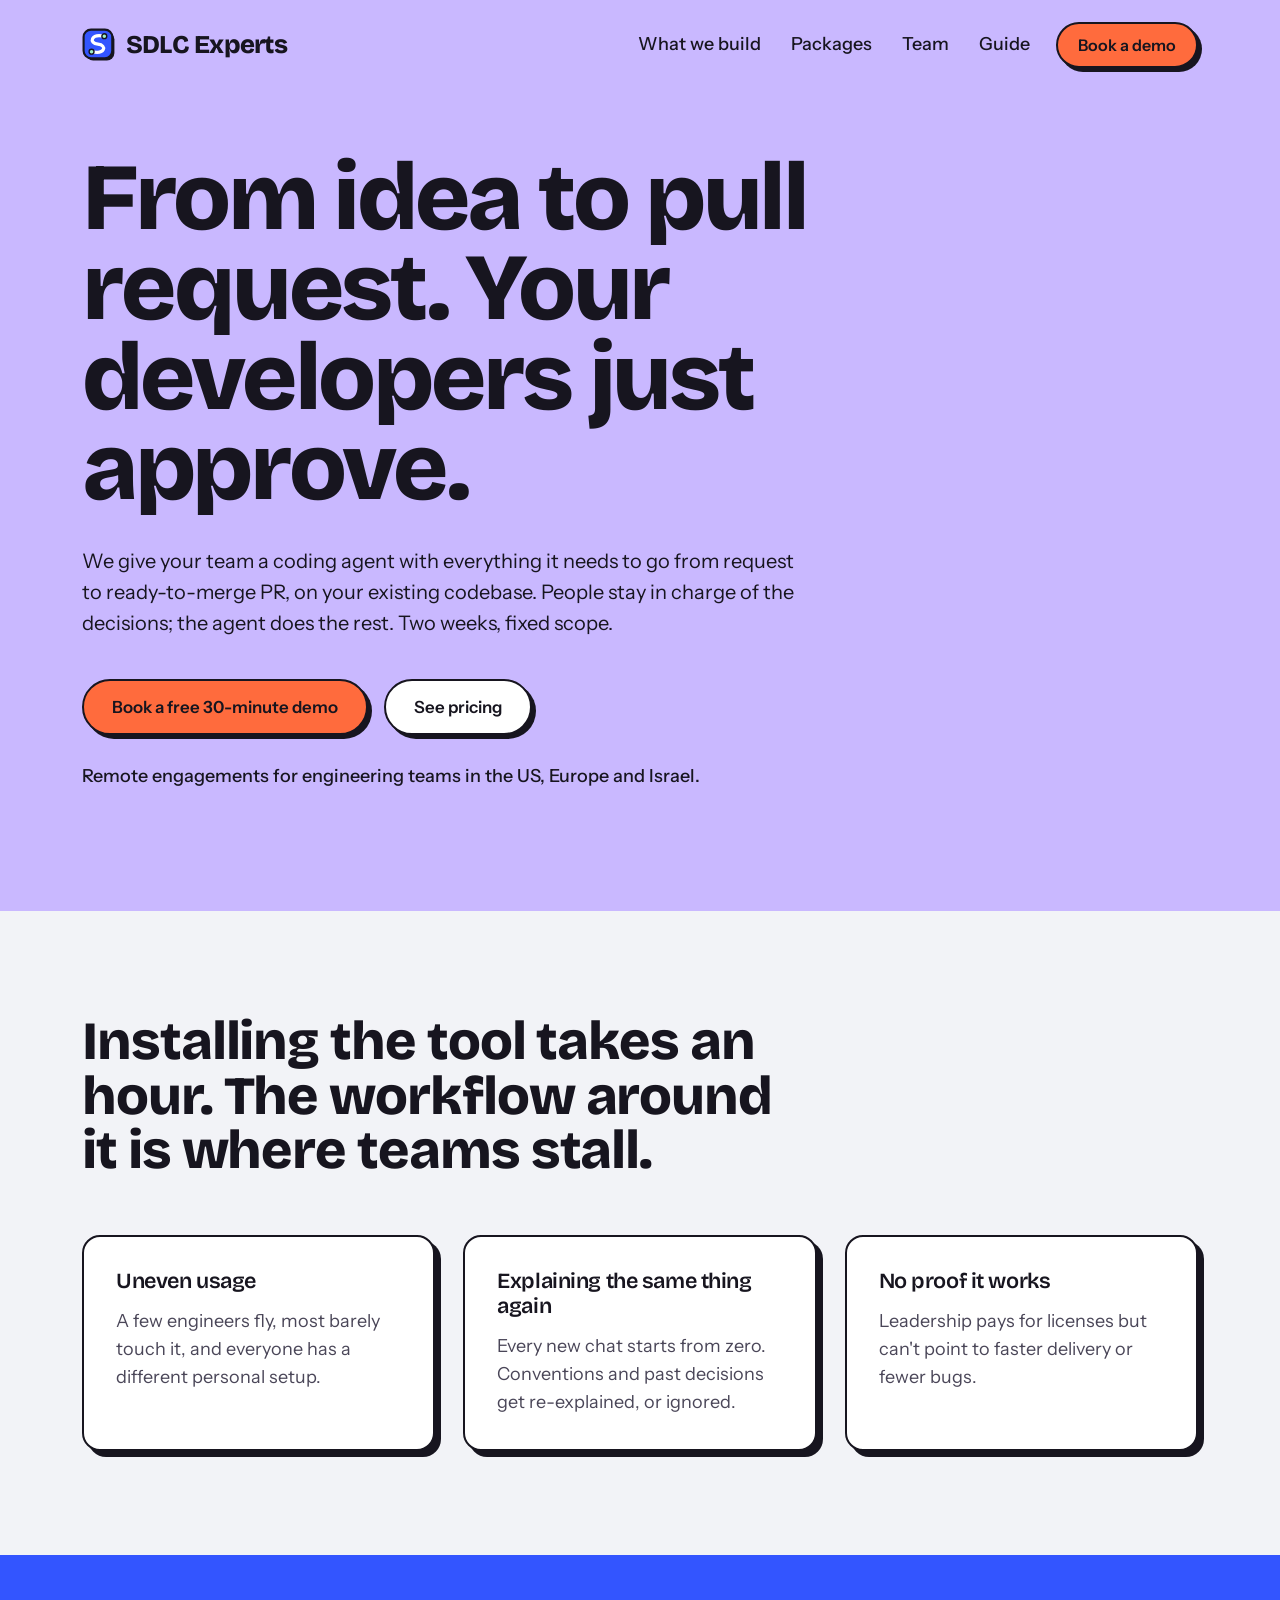
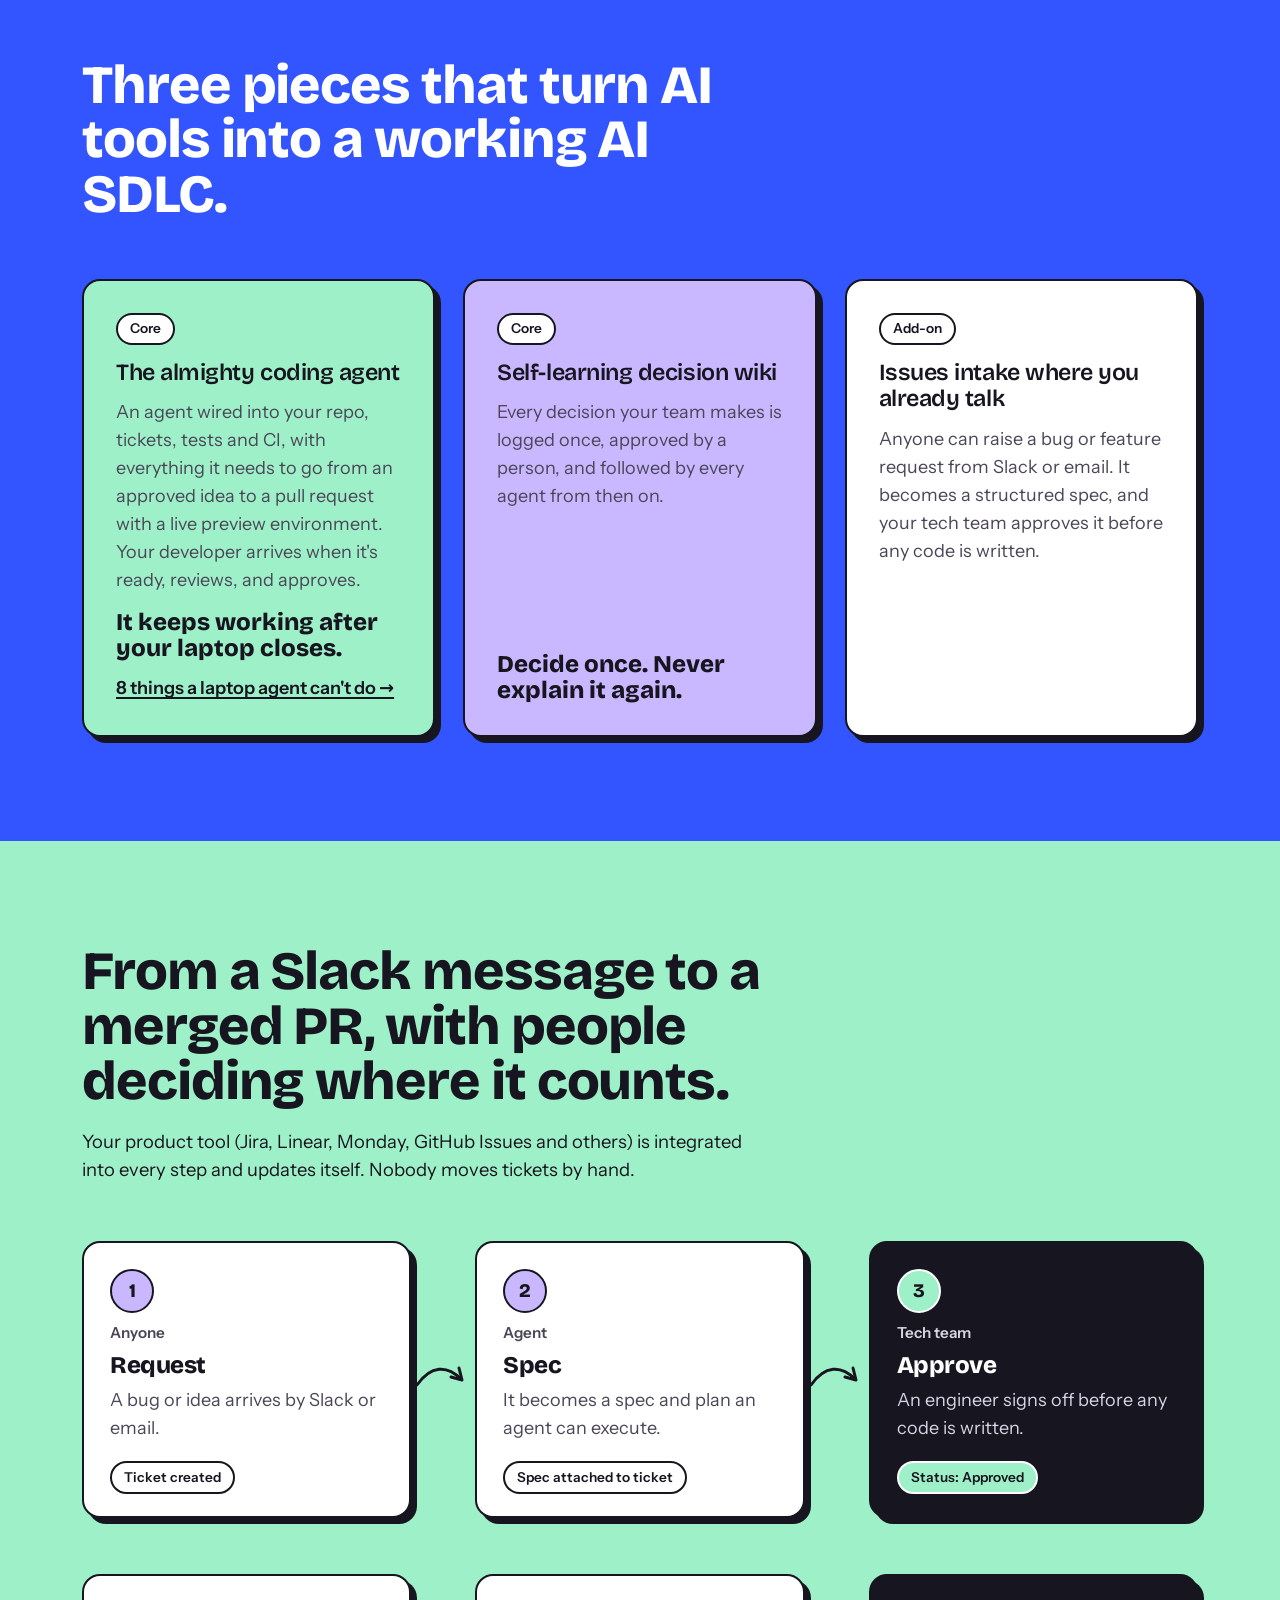
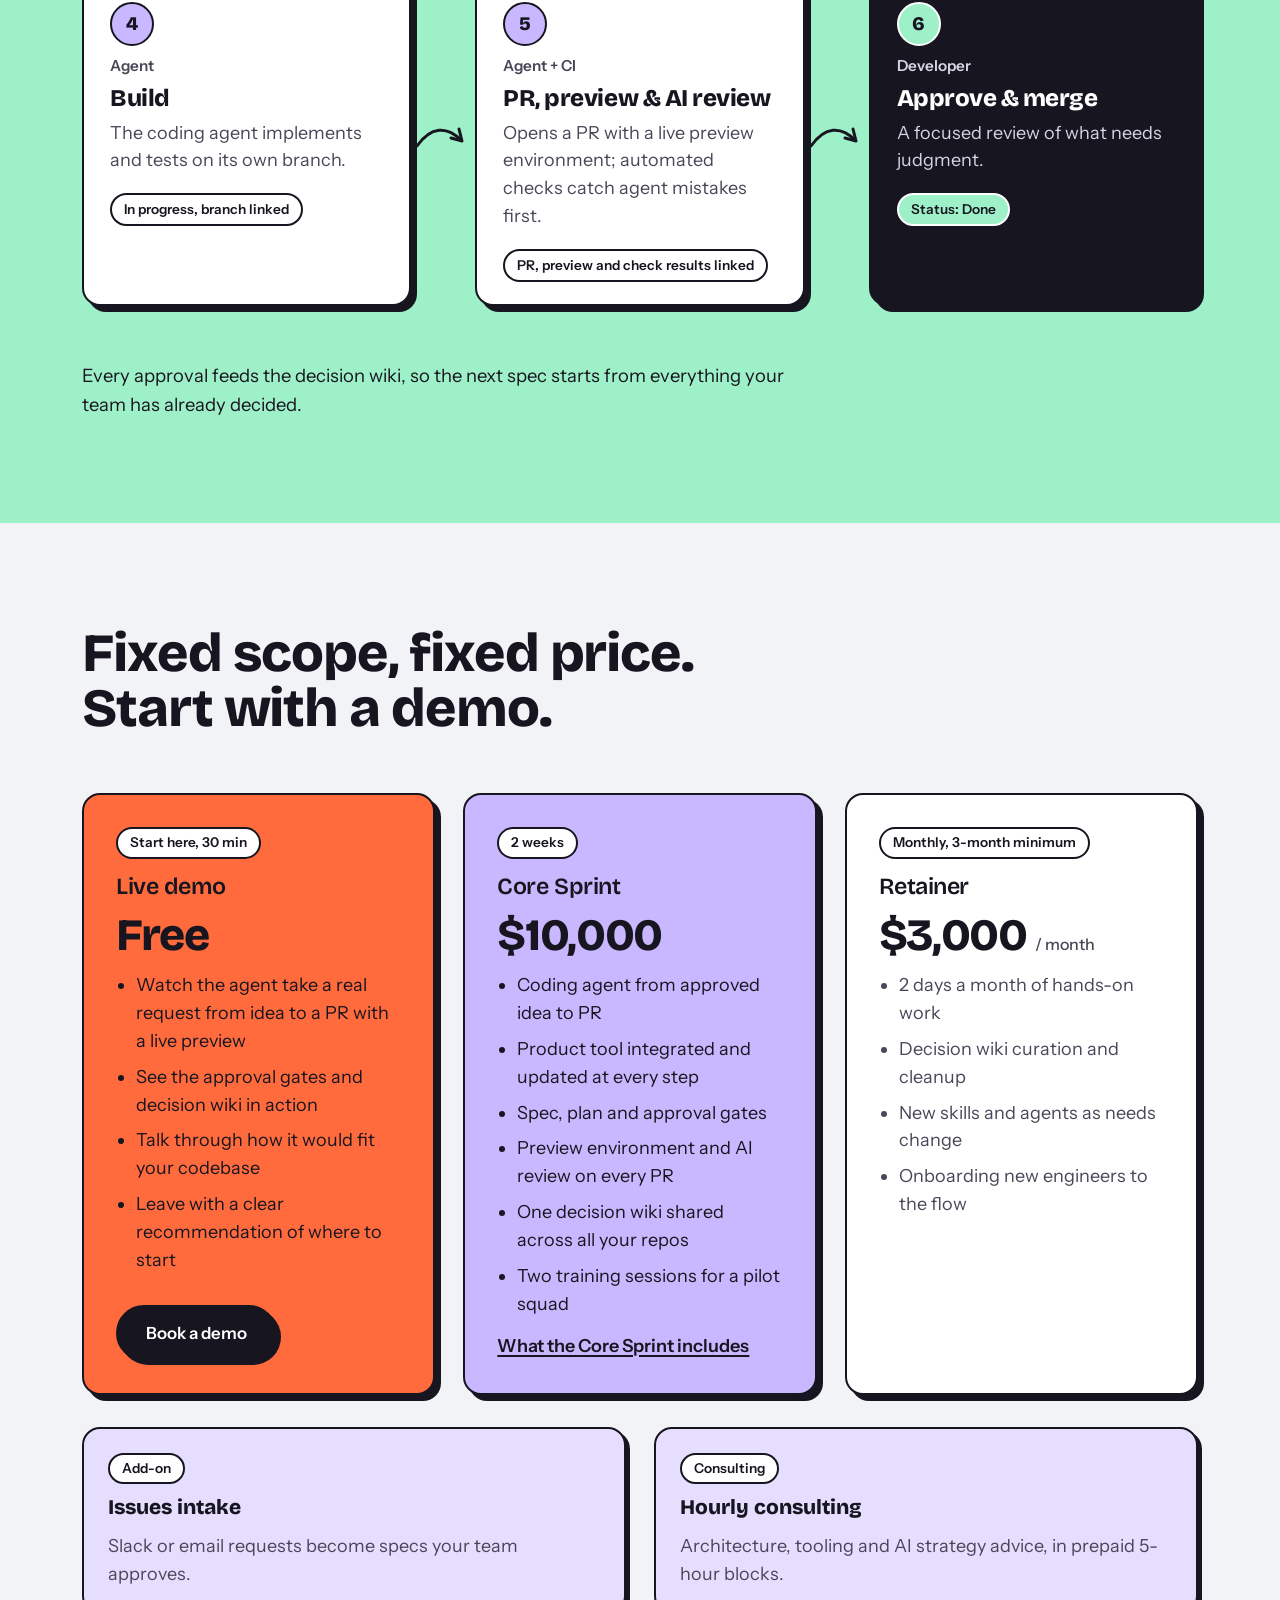
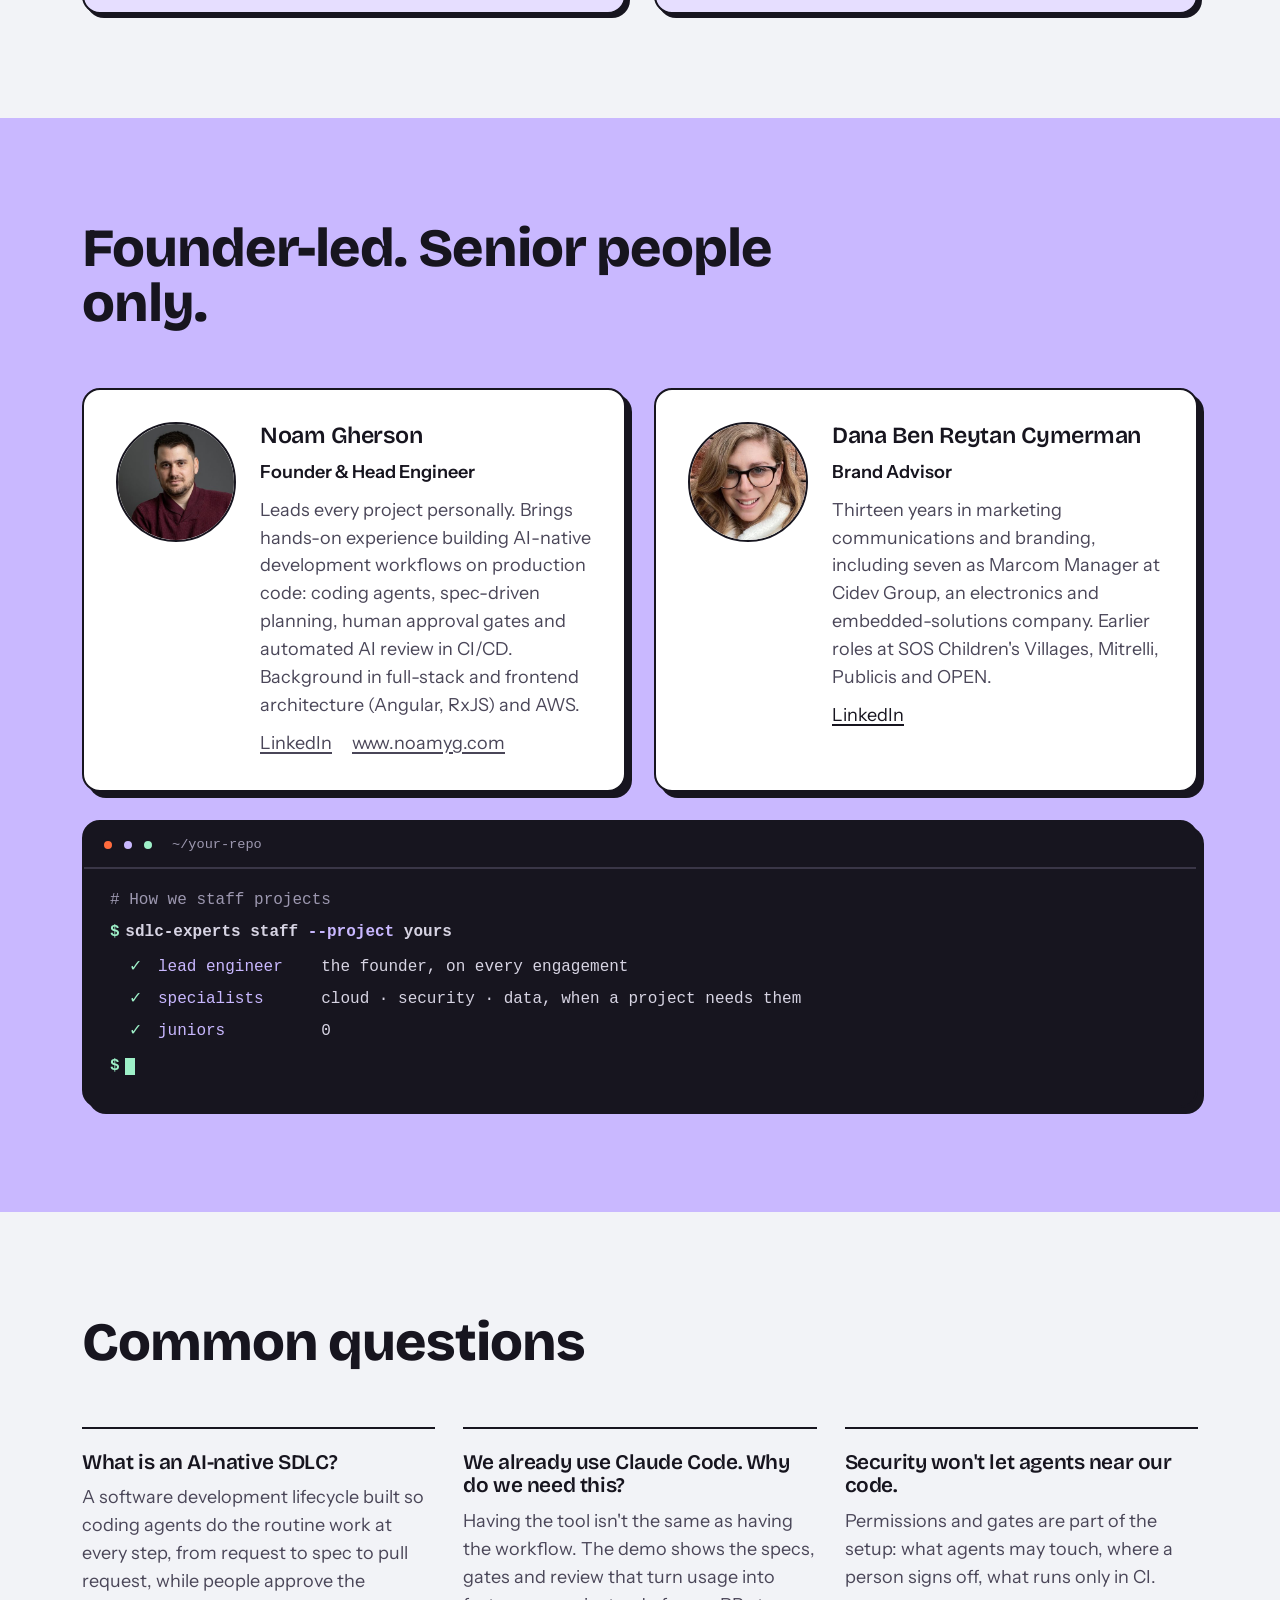
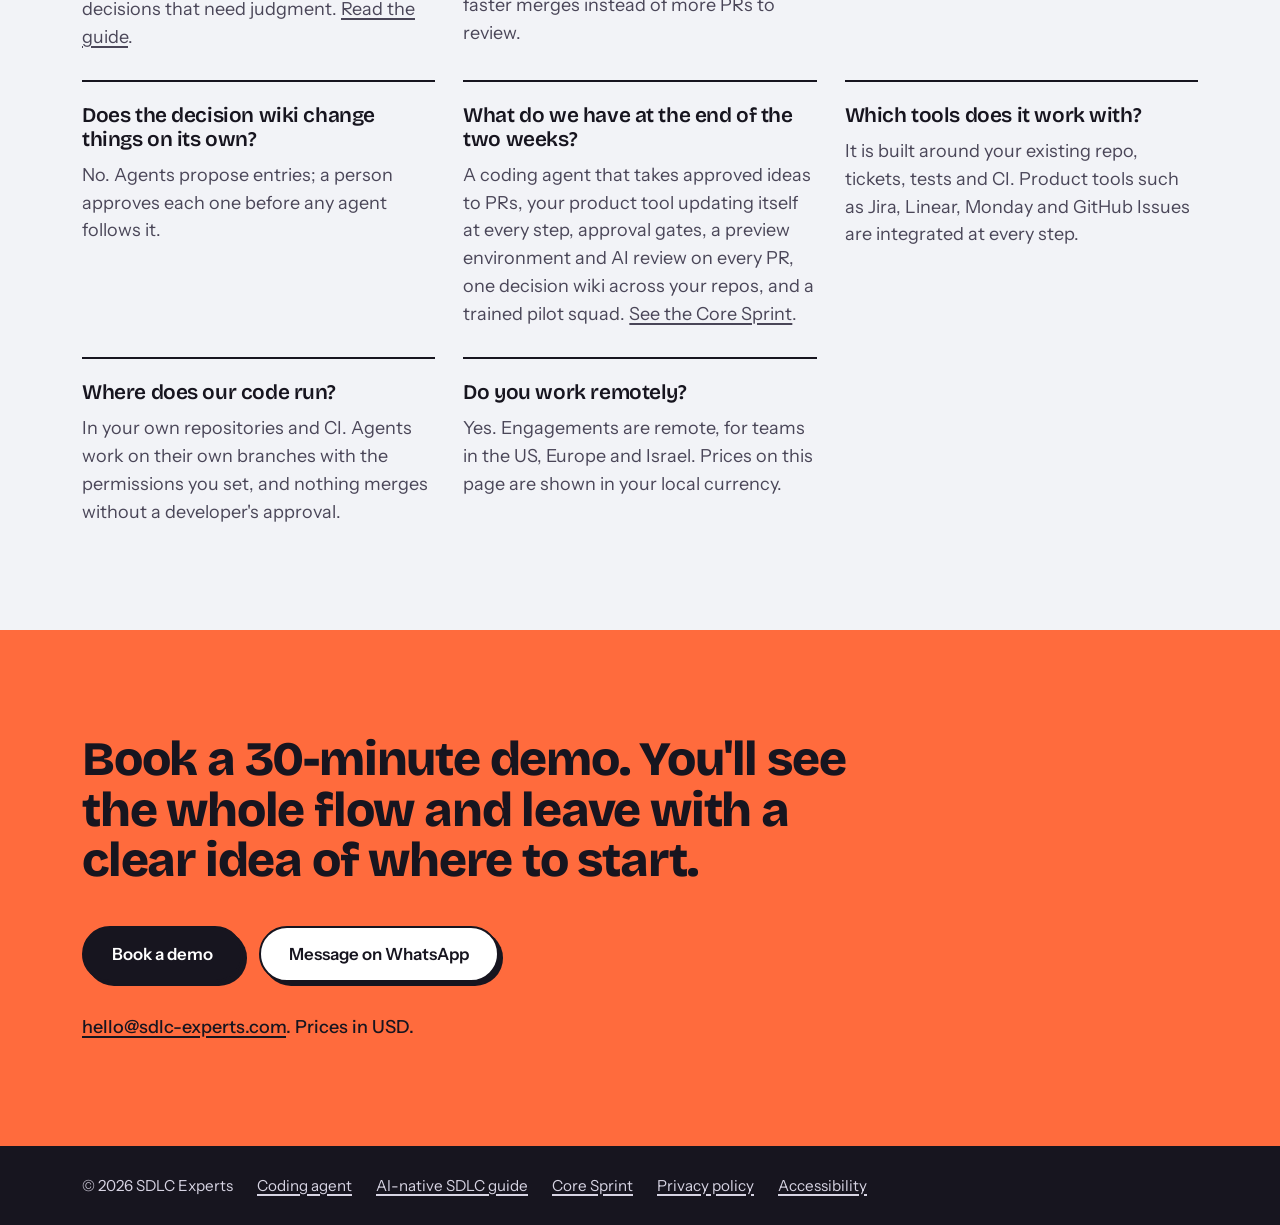
==== commit 0e499d2f: "Add coding agent page and tease it from the home page Co-Authored-By: Claude Opus 5.5 <noreply@anthr" ====
--- a/index.html
+++ b/index.html
@@ -161,6 +161,7 @@
 .packages .card.lilac{background:var(--lilac)}
 .packages .card.lilac p,.packages .card.lilac li,.packages .card.lilac .price small{color:var(--ink)}
 .packages .more{font-weight:600;margin-top:auto}
+.build .card .more{font-weight:600;color:var(--ink)}
 .packages .card .btn{margin-top:auto;align-self:flex-start}
 .addons{margin-top:32px}
 .addons .card{background:var(--lilac-soft);box-shadow:4px 4px 0 var(--ink);padding:24px;gap:8px}
@@ -294,6 +295,8 @@
         <span class="sticker">Core</span>
         <h3>The almighty coding agent</h3>
         <p>An agent wired into your repo, tickets, tests and CI, with everything it needs to go from an approved idea to a pull request with a live preview environment. Your developer arrives when it's ready, reviews, and approves.</p>
+        <p class="tagline">It keeps working after your laptop closes.</p>
+        <a class="more" href="/coding-agent/">8 things a laptop agent can't do <span aria-hidden="true">→</span></a>
       </div>
       <div class="card lilac">
         <span class="sticker">Core</span>
@@ -451,7 +454,7 @@
 </main>
 
 <footer>
-  <div class="wrap"><span>© 2026 SDLC Experts</span><a href="/ai-native-sdlc/">AI-native SDLC guide</a><a href="/core-sprint/">Core Sprint</a><a href="/privacy/">Privacy policy</a><a href="/accessibility/">Accessibility</a></div>
+  <div class="wrap"><span>© 2026 SDLC Experts</span><a href="/coding-agent/">Coding agent</a><a href="/ai-native-sdlc/">AI-native SDLC guide</a><a href="/core-sprint/">Core Sprint</a><a href="/privacy/">Privacy policy</a><a href="/accessibility/">Accessibility</a></div>
 </footer>
 
 <script>
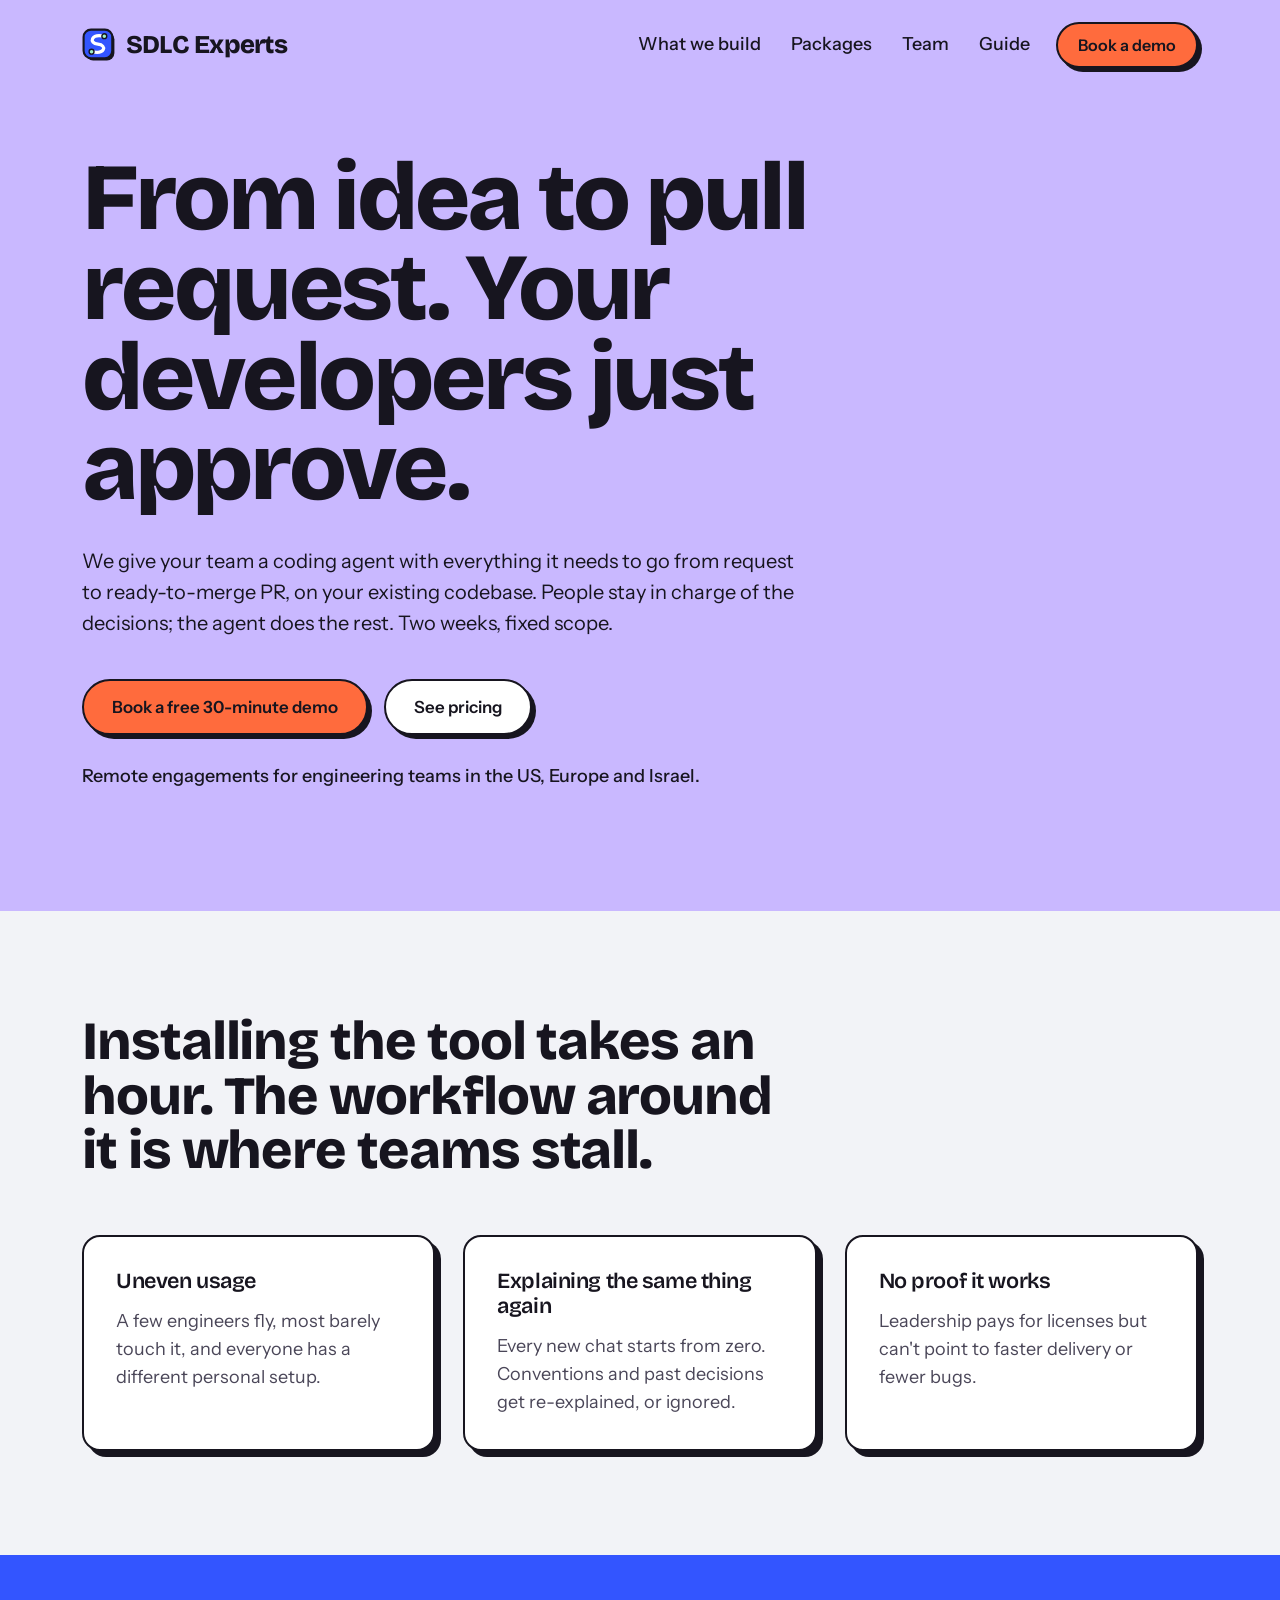
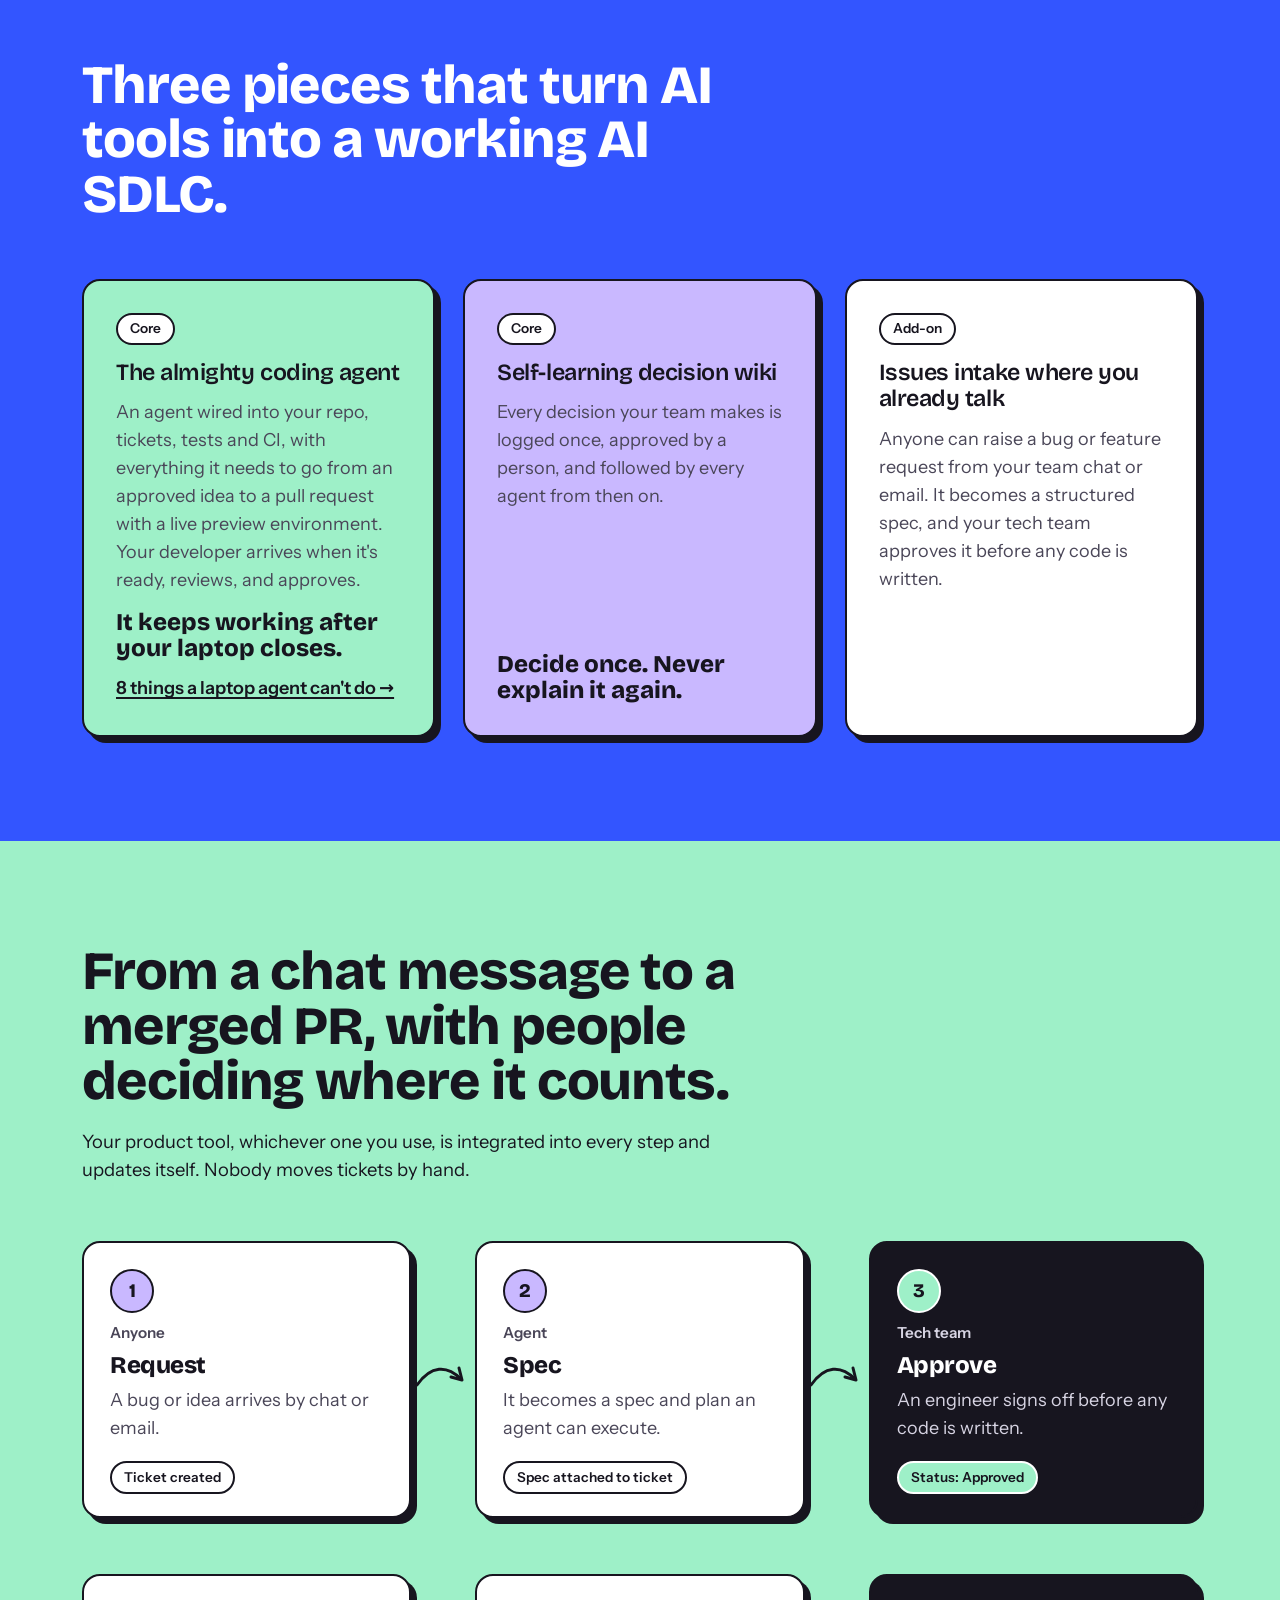
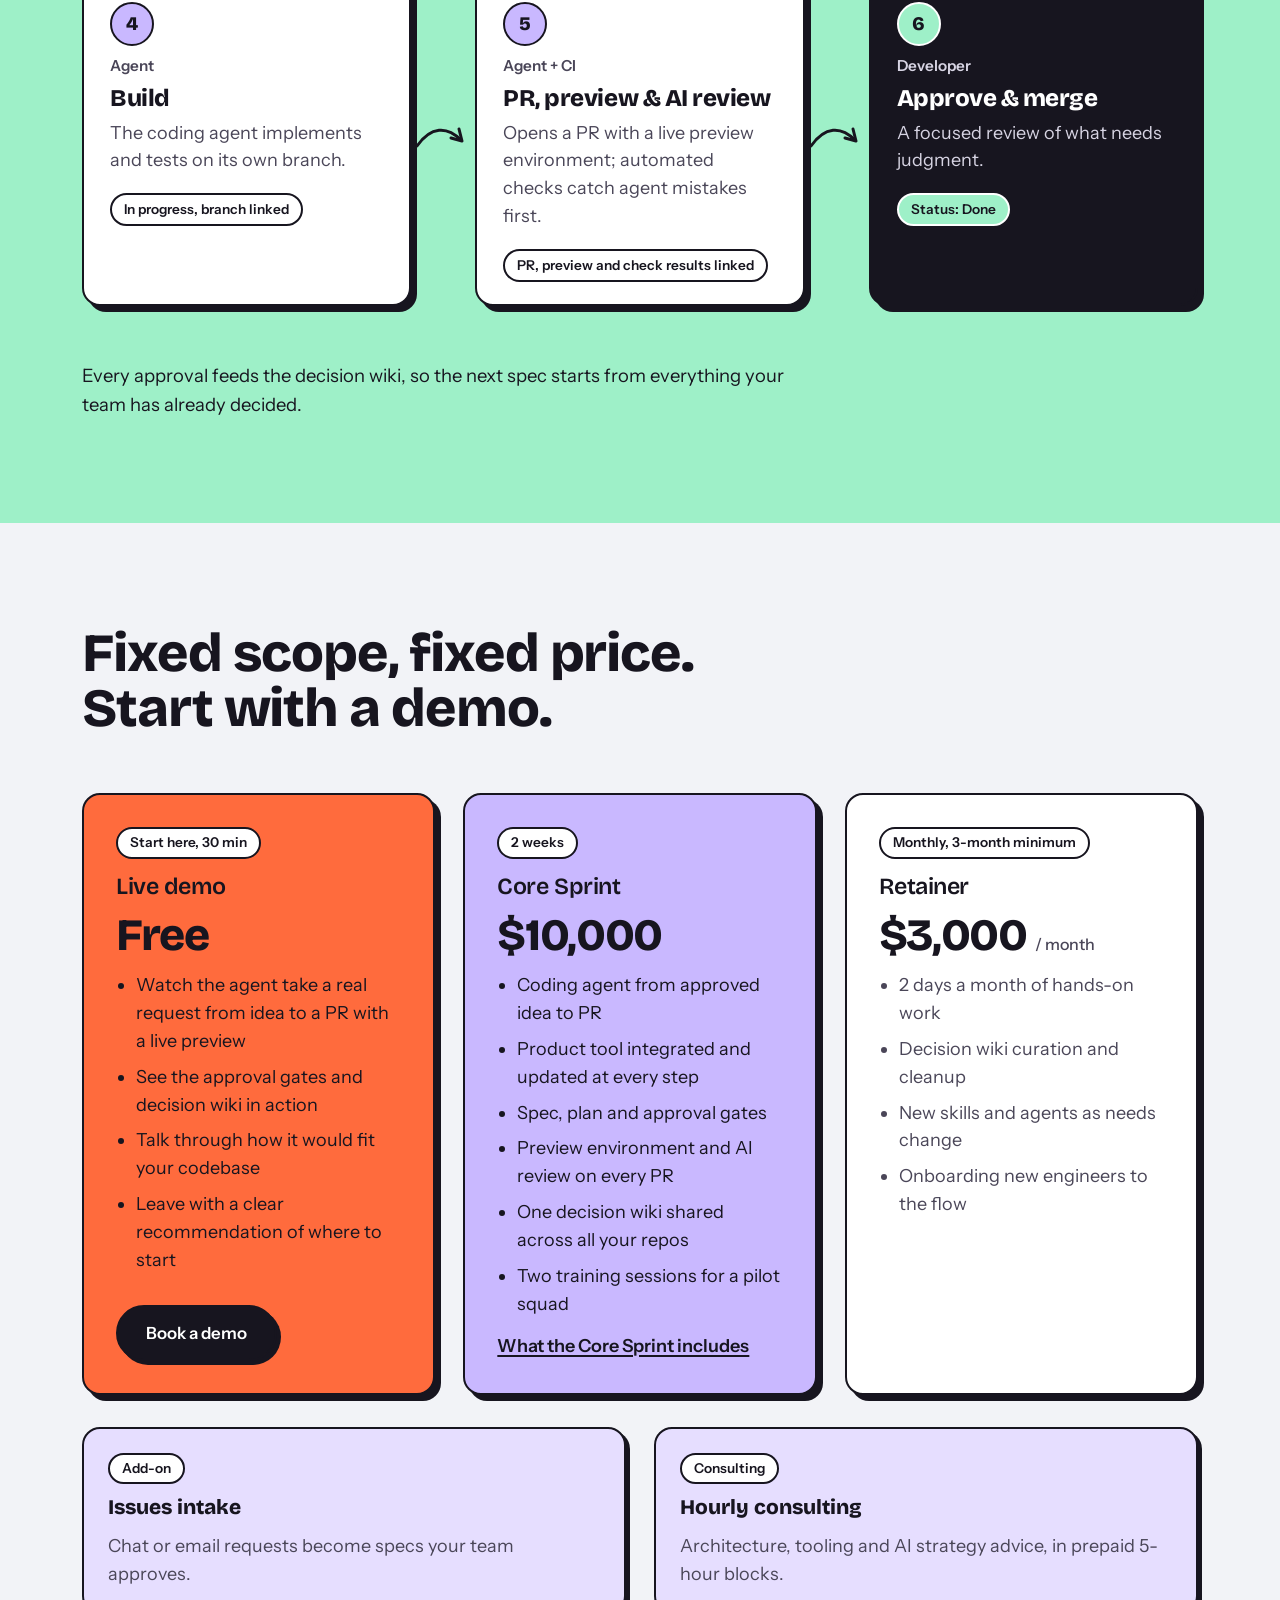
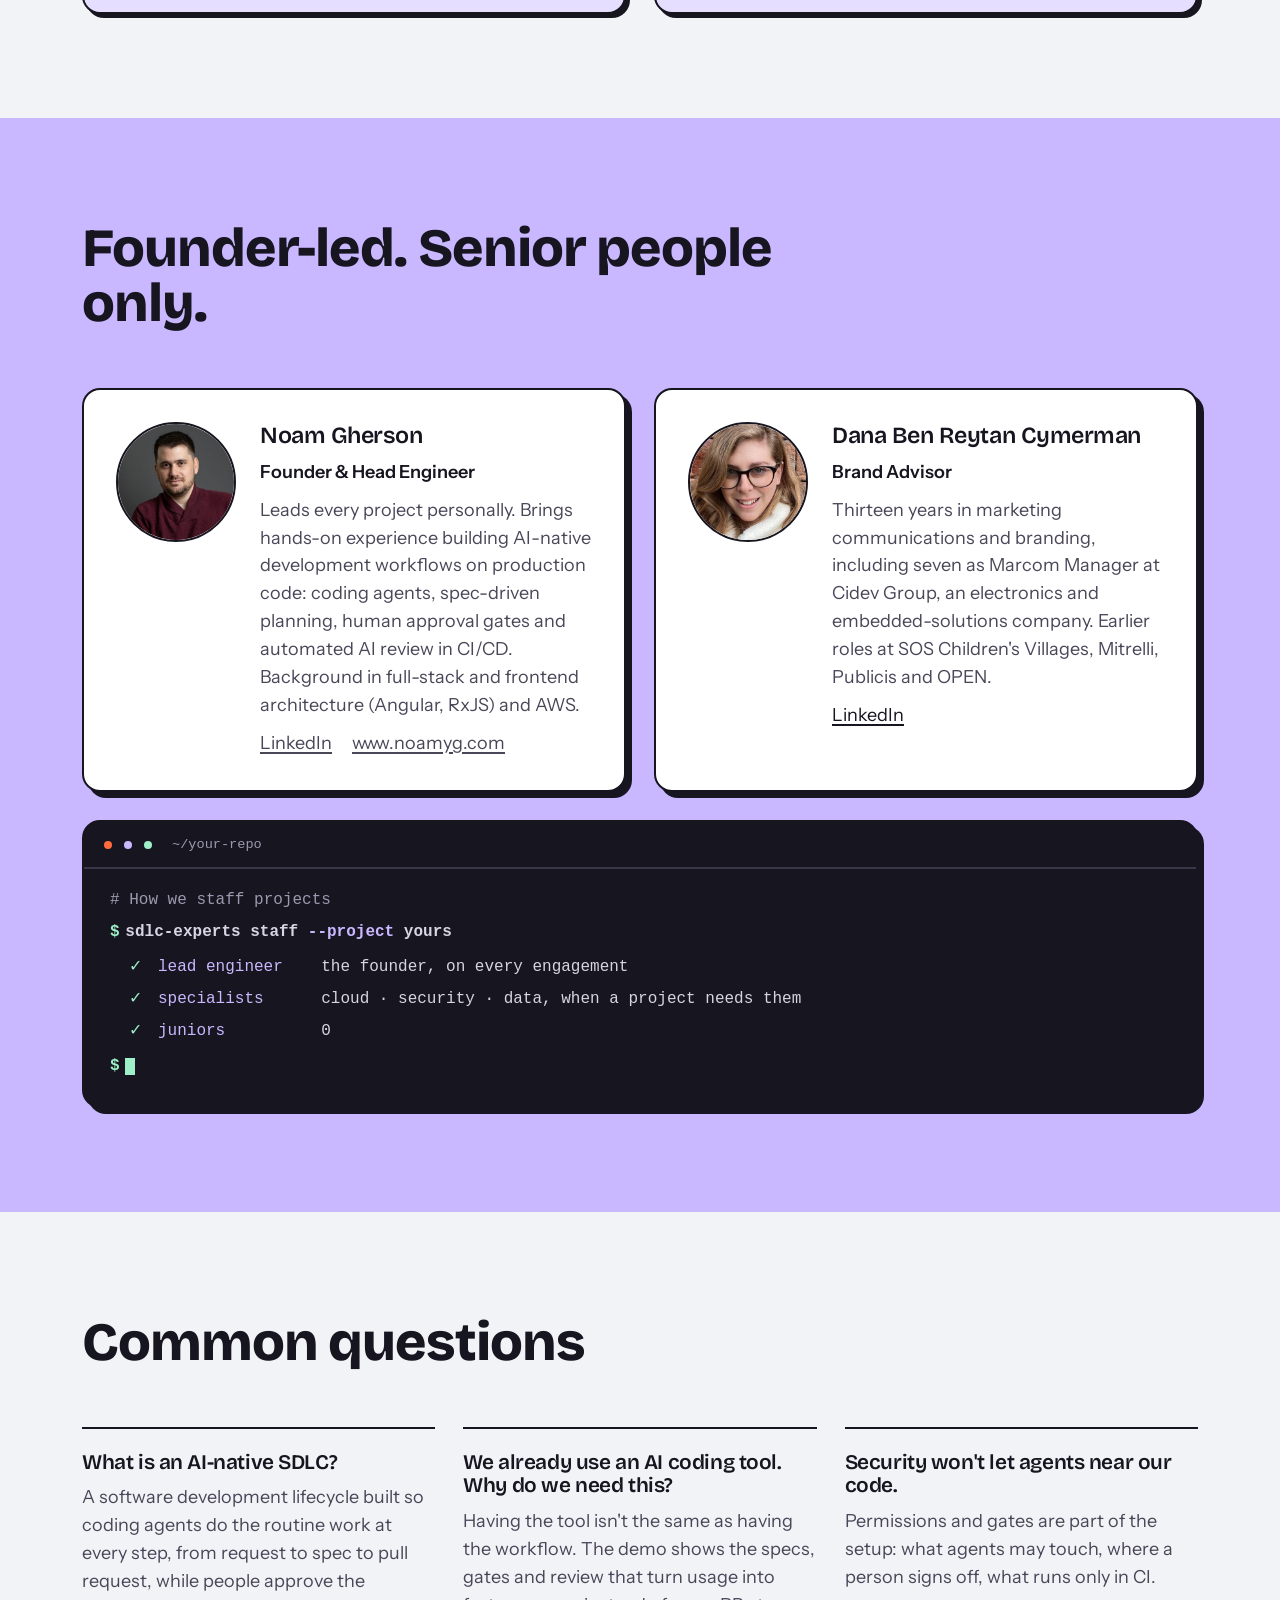
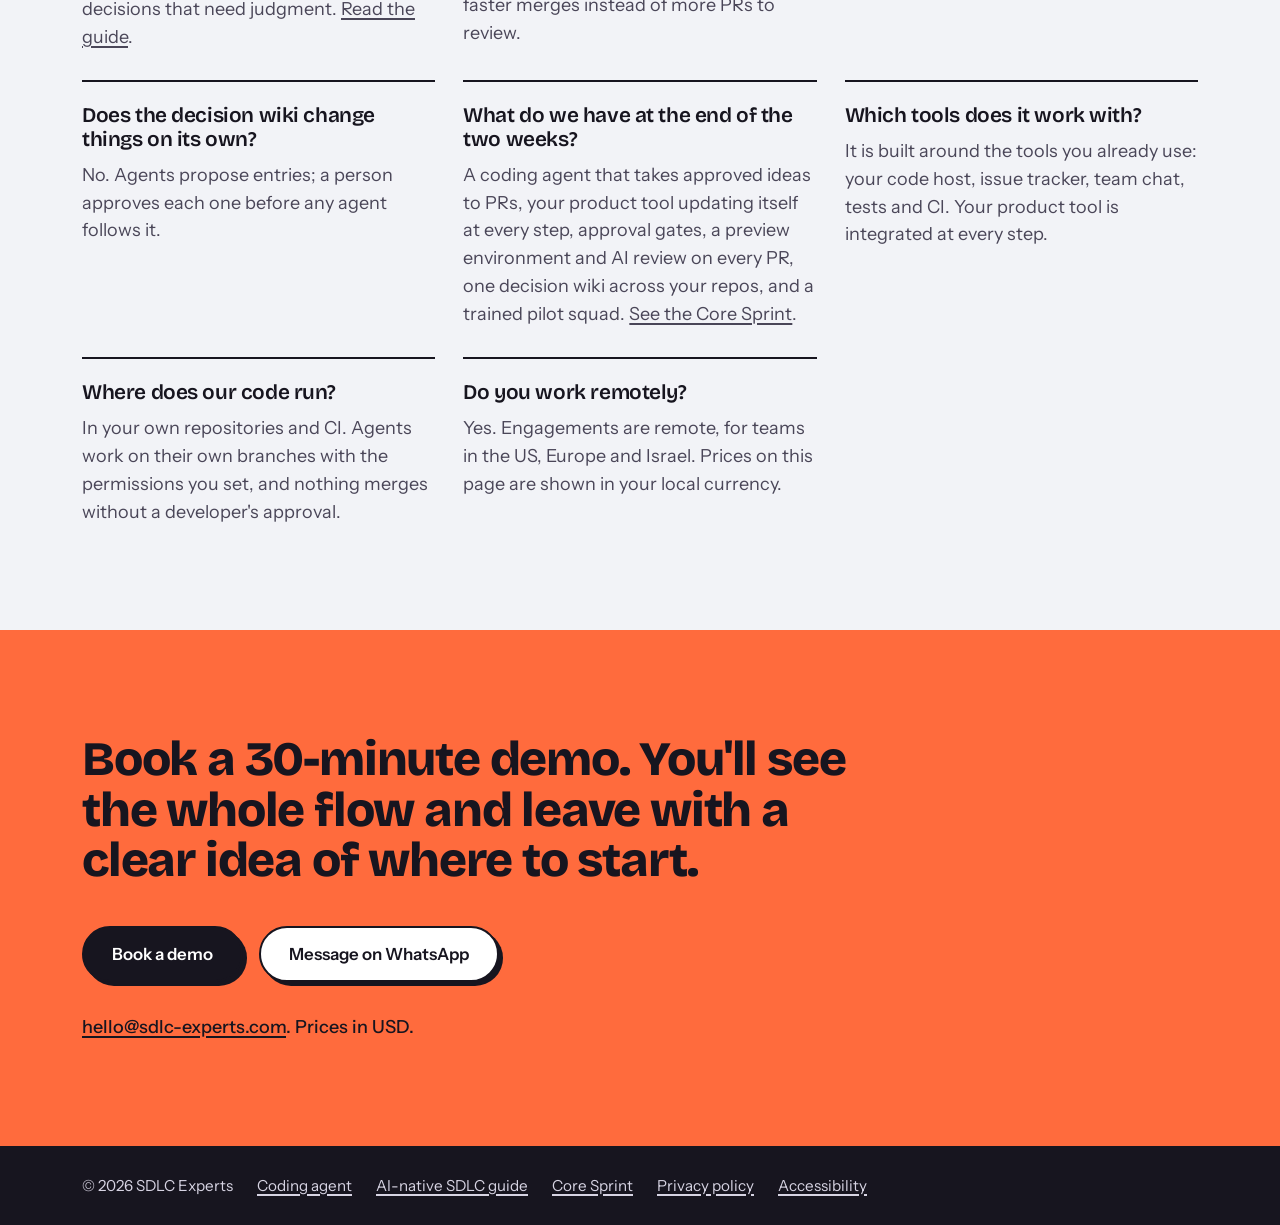
==== commit 985dbe74: "Use generic tool wording instead of product names Co-Authored-By: Claude Opus 5.5 <noreply@anthropic" ====
--- a/index.html
+++ b/index.html
@@ -8,7 +8,7 @@
 <meta property="og:type" content="website">
 <meta property="og:url" content="https://sdlc-experts.com/">
 <meta property="og:title" content="SDLC Experts | From idea to pull request. Your developers just approve.">
-<meta property="og:description" content="AI-native SDLC for engineering teams of 5–40: coding agents, a self-learning decision wiki, and issue intake from Slack or email.">
+<meta property="og:description" content="AI-native SDLC for engineering teams of 5–40: coding agents, a self-learning decision wiki, and issue intake from your team chat or email.">
 <meta name="theme-color" content="#C9B8FF">
 <link rel="canonical" href="https://sdlc-experts.com/">
 <meta property="og:image" content="https://sdlc-experts.com/img/logo.png">
@@ -307,7 +307,7 @@
       <div class="card">
         <span class="sticker">Add-on</span>
         <h3>Issues intake where you already talk</h3>
-        <p>Anyone can raise a bug or feature request from Slack or email. It becomes a structured spec, and your tech team approves it before any code is written.</p>
+        <p>Anyone can raise a bug or feature request from your team chat or email. It becomes a structured spec, and your tech team approves it before any code is written.</p>
       </div>
     </div>
   </div>
@@ -316,11 +316,11 @@
 <section id="flow" class="block block-mint">
   <div class="wrap">
     <div class="head">
-      <h2>From a Slack message to a merged PR, with people deciding where it counts.</h2>
-      <p class="intro" style="color:var(--ink)">Your product tool (Jira, Linear, Monday, GitHub Issues and others) is integrated into every step and updates itself. Nobody moves tickets by hand.</p>
+      <h2>From a chat message to a merged PR, with people deciding where it counts.</h2>
+      <p class="intro" style="color:var(--ink)">Your product tool, whichever one you use, is integrated into every step and updates itself. Nobody moves tickets by hand.</p>
     </div>
     <ol class="flow">
-      <li><span class="num" aria-hidden="true">1</span><span class="who">Anyone</span><strong>Request</strong><span class="what">A bug or idea arrives by Slack or email.</span><span class="sync">Ticket created</span></li>
+      <li><span class="num" aria-hidden="true">1</span><span class="who">Anyone</span><strong>Request</strong><span class="what">A bug or idea arrives by chat or email.</span><span class="sync">Ticket created</span></li>
       <li><span class="num" aria-hidden="true">2</span><span class="who">Agent</span><strong>Spec</strong><span class="what">It becomes a spec and plan an agent can execute.</span><span class="sync">Spec attached to ticket</span></li>
       <li class="gate"><span class="num" aria-hidden="true">3</span><span class="who">Tech team</span><strong>Approve</strong><span class="what">An engineer signs off before any code is written.</span><span class="sync">Status: Approved</span></li>
       <li><span class="num" aria-hidden="true">4</span><span class="who">Agent</span><strong>Build</strong><span class="what">The coding agent implements and tests on its own branch.</span><span class="sync">In progress, branch linked</span></li>
@@ -376,7 +376,7 @@
       </div>
     </div>
     <div class="grid2 addons">
-      <div class="card"><span class="sticker">Add-on</span><strong>Issues intake</strong><p>Slack or email requests become specs your team approves.</p></div>
+      <div class="card"><span class="sticker">Add-on</span><strong>Issues intake</strong><p>Chat or email requests become specs your team approves.</p></div>
       <div class="card"><span class="sticker">Consulting</span><strong>Hourly consulting</strong><p>Architecture, tooling and AI strategy advice, in prepaid 5-hour blocks.</p></div>
     </div>
   </div>
@@ -430,11 +430,11 @@
     </div>
     <div class="grid3">
       <div class="faq"><h3>What is an AI-native SDLC?</h3><p>A software development lifecycle built so coding agents do the routine work at every step, from request to spec to pull request, while people approve the decisions that need judgment. <a href="/ai-native-sdlc/">Read the guide</a>.</p></div>
-      <div class="faq"><h3>We already use Claude Code. Why do we need this?</h3><p>Having the tool isn't the same as having the workflow. The demo shows the specs, gates and review that turn usage into faster merges instead of more PRs to review.</p></div>
+      <div class="faq"><h3>We already use an AI coding tool. Why do we need this?</h3><p>Having the tool isn't the same as having the workflow. The demo shows the specs, gates and review that turn usage into faster merges instead of more PRs to review.</p></div>
       <div class="faq"><h3>Security won't let agents near our code.</h3><p>Permissions and gates are part of the setup: what agents may touch, where a person signs off, what runs only in CI.</p></div>
       <div class="faq"><h3>Does the decision wiki change things on its own?</h3><p>No. Agents propose entries; a person approves each one before any agent follows it.</p></div>
       <div class="faq"><h3>What do we have at the end of the two weeks?</h3><p>A coding agent that takes approved ideas to PRs, your product tool updating itself at every step, approval gates, a preview environment and AI review on every PR, one decision wiki across your repos, and a trained pilot squad. <a href="/core-sprint/">See the Core Sprint</a>.</p></div>
-      <div class="faq"><h3>Which tools does it work with?</h3><p>It is built around your existing repo, tickets, tests and CI. Product tools such as Jira, Linear, Monday and GitHub Issues are integrated at every step.</p></div>
+      <div class="faq"><h3>Which tools does it work with?</h3><p>It is built around the tools you already use: your code host, issue tracker, team chat, tests and CI. Your product tool is integrated at every step.</p></div>
       <div class="faq"><h3>Where does our code run?</h3><p>In your own repositories and CI. Agents work on their own branches with the permissions you set, and nothing merges without a developer's approval.</p></div>
       <div class="faq"><h3>Do you work remotely?</h3><p>Yes. Engagements are remote, for teams in the US, Europe and Israel. Prices on this page are shown in your local currency.</p></div>
     </div>
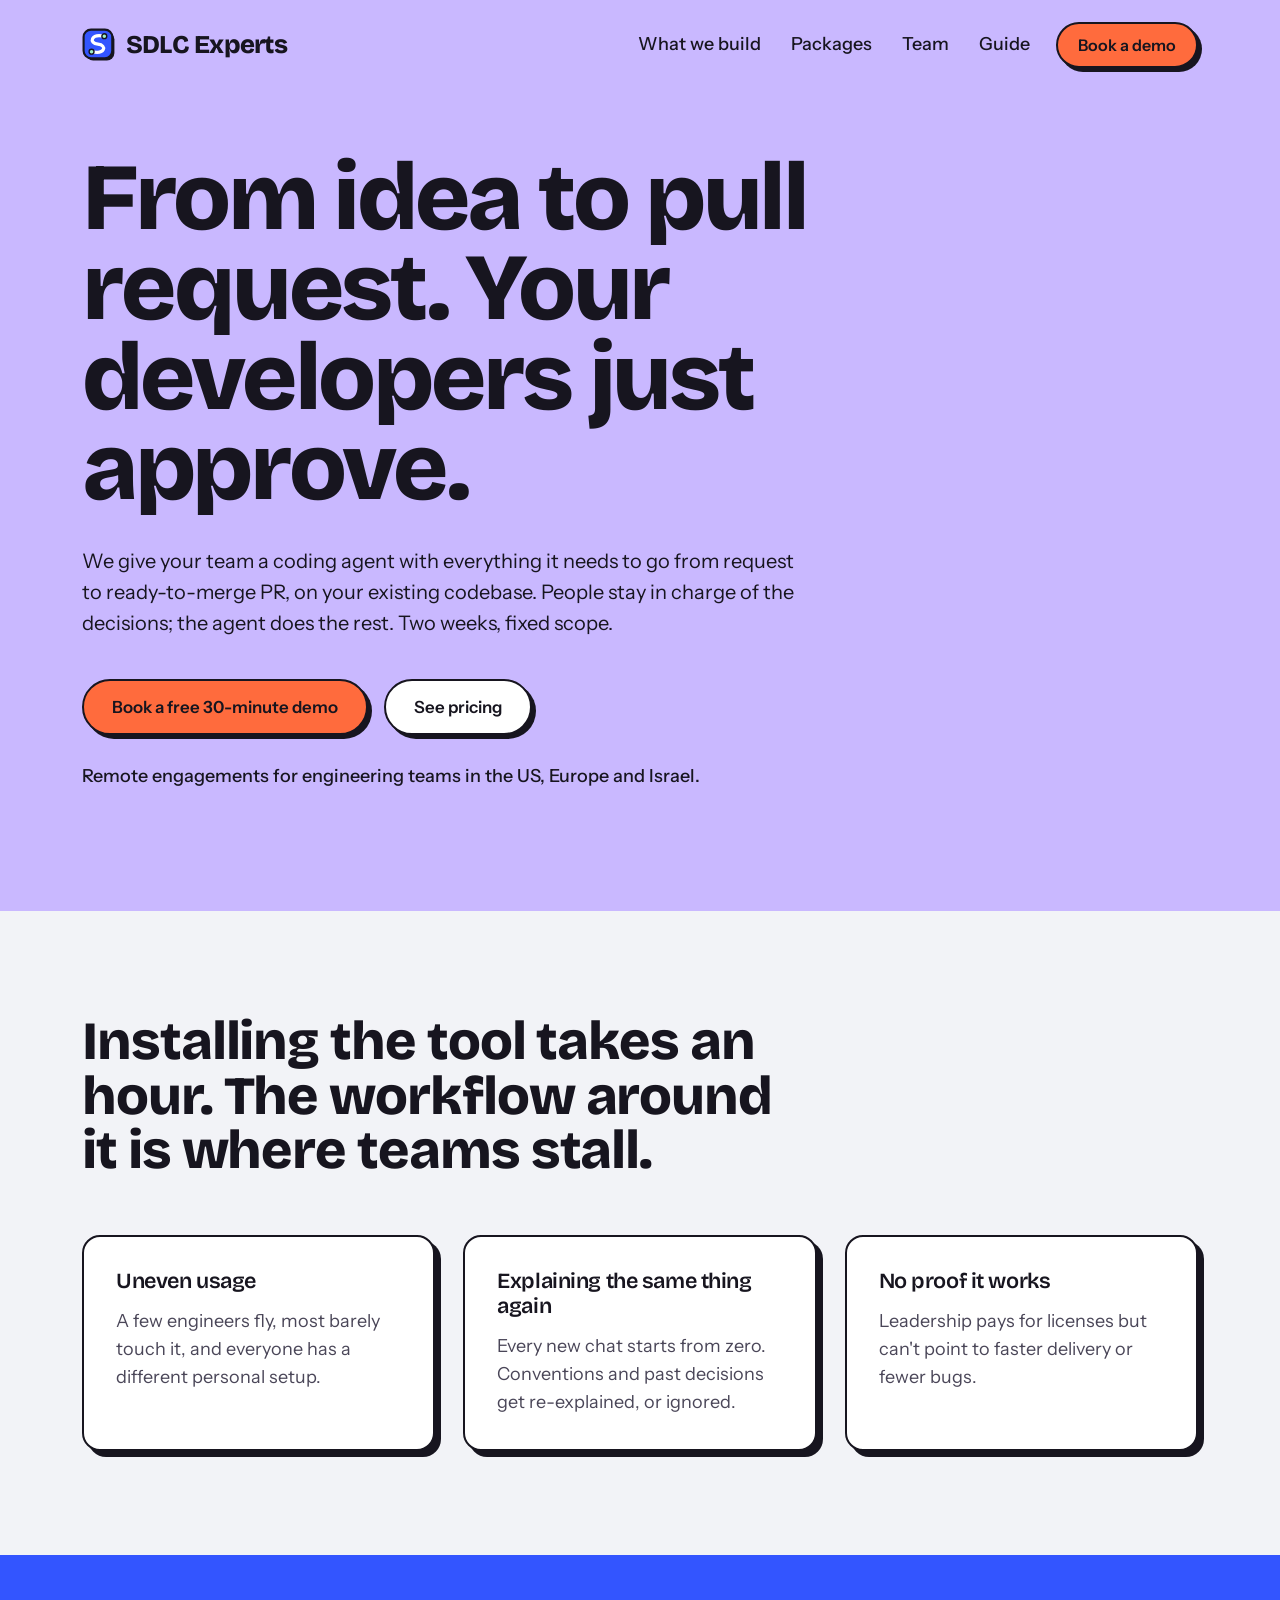
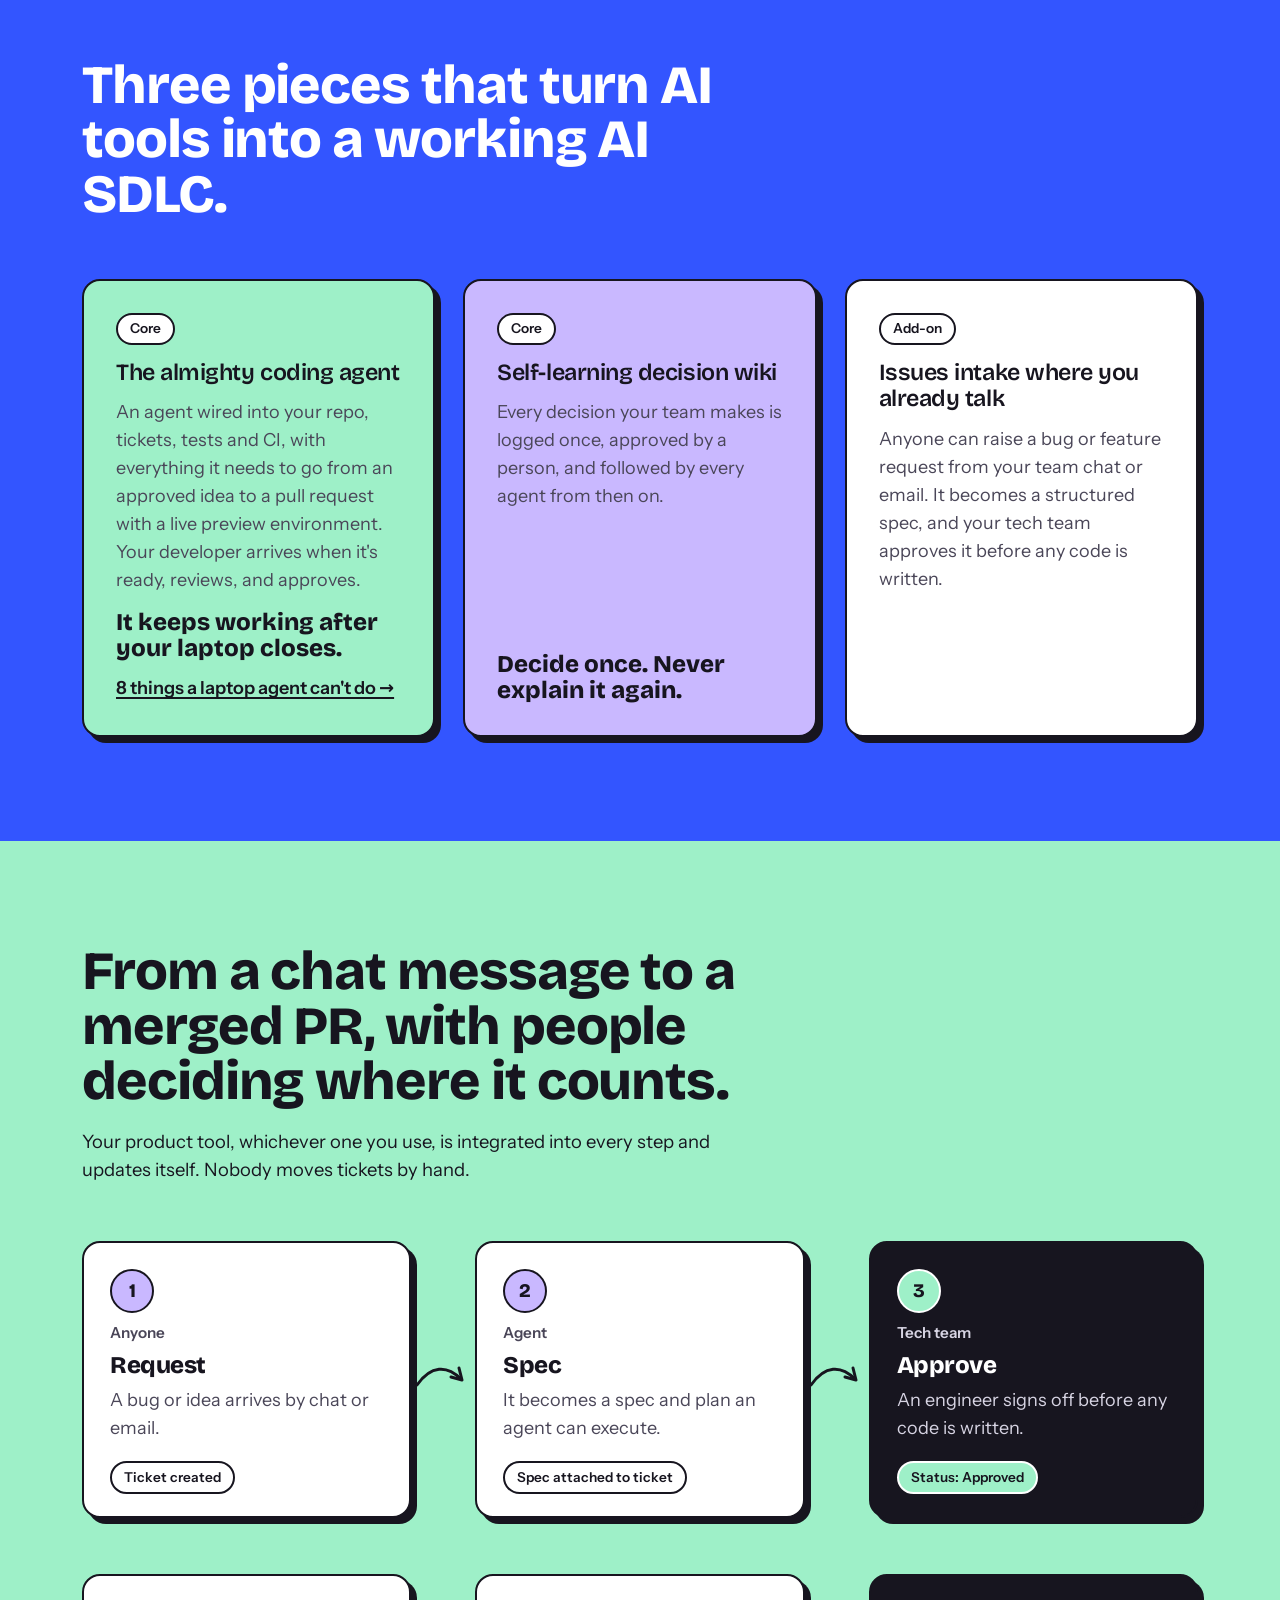
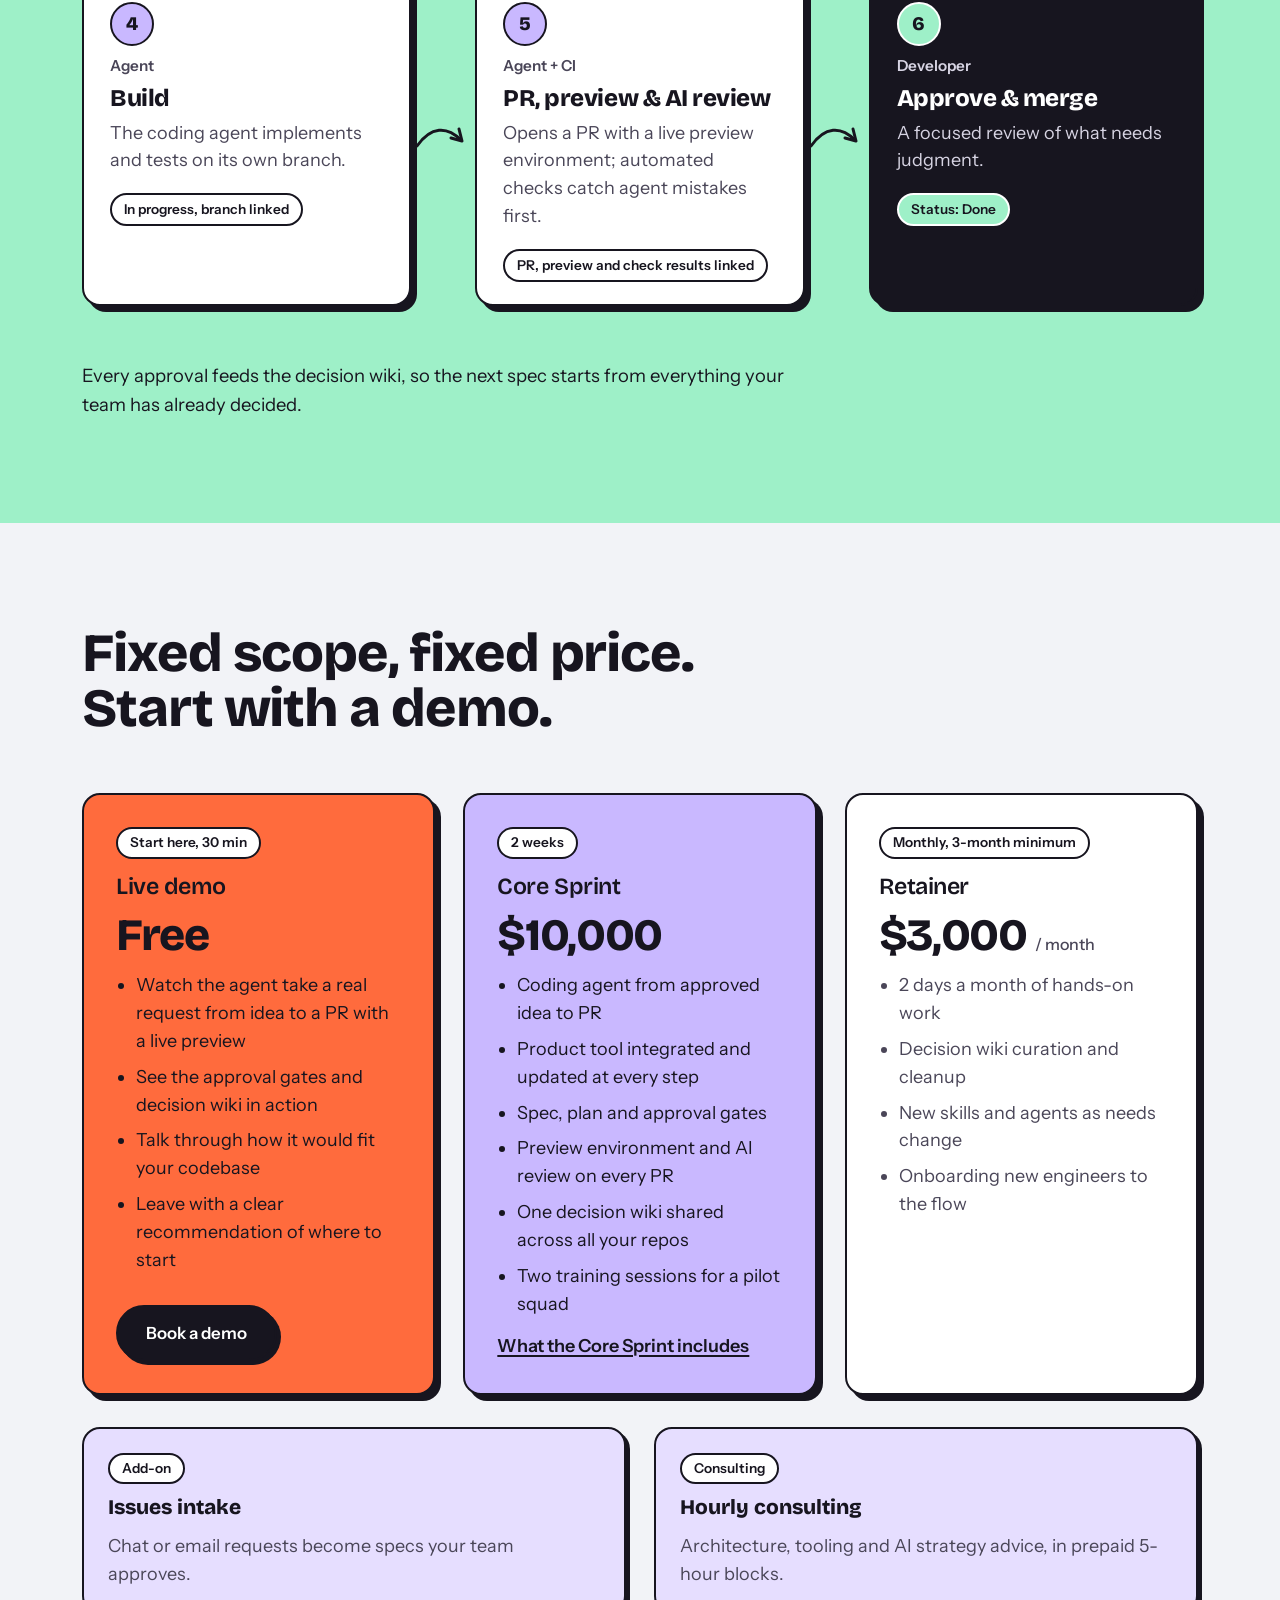
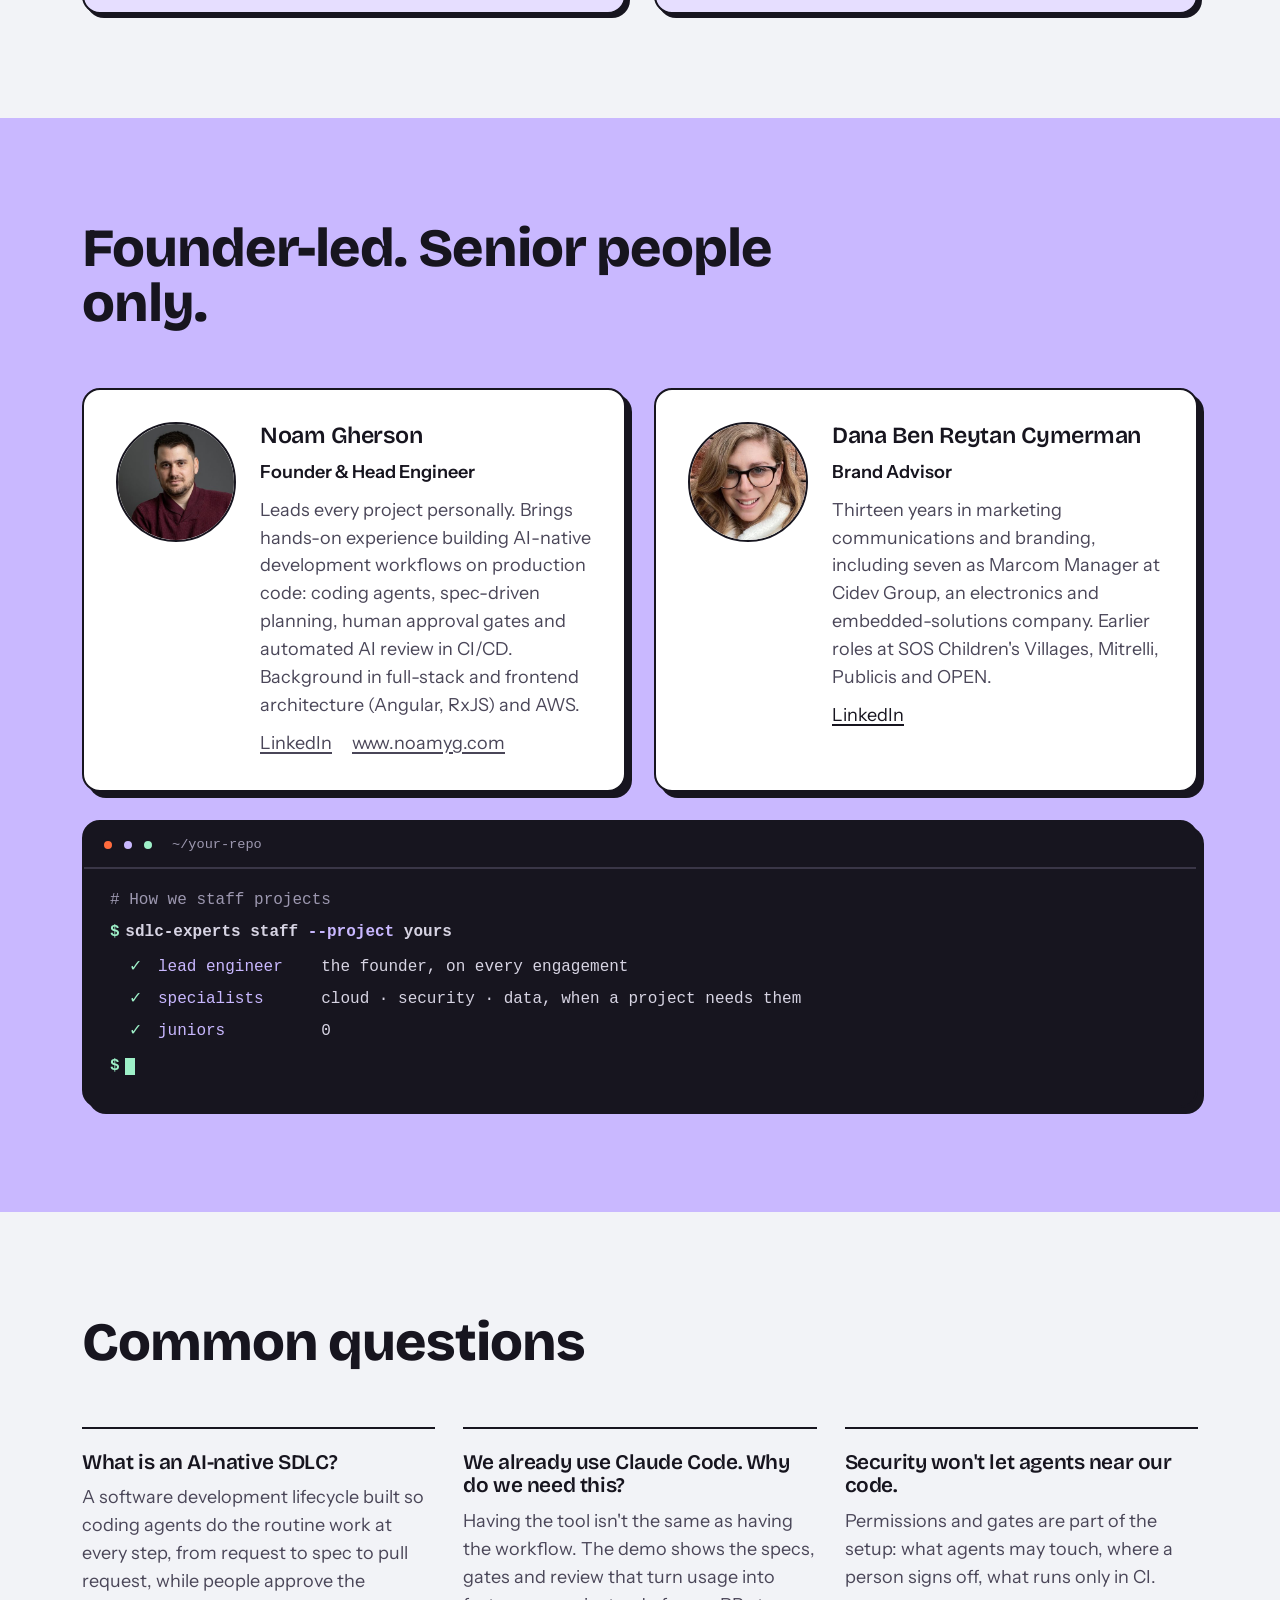
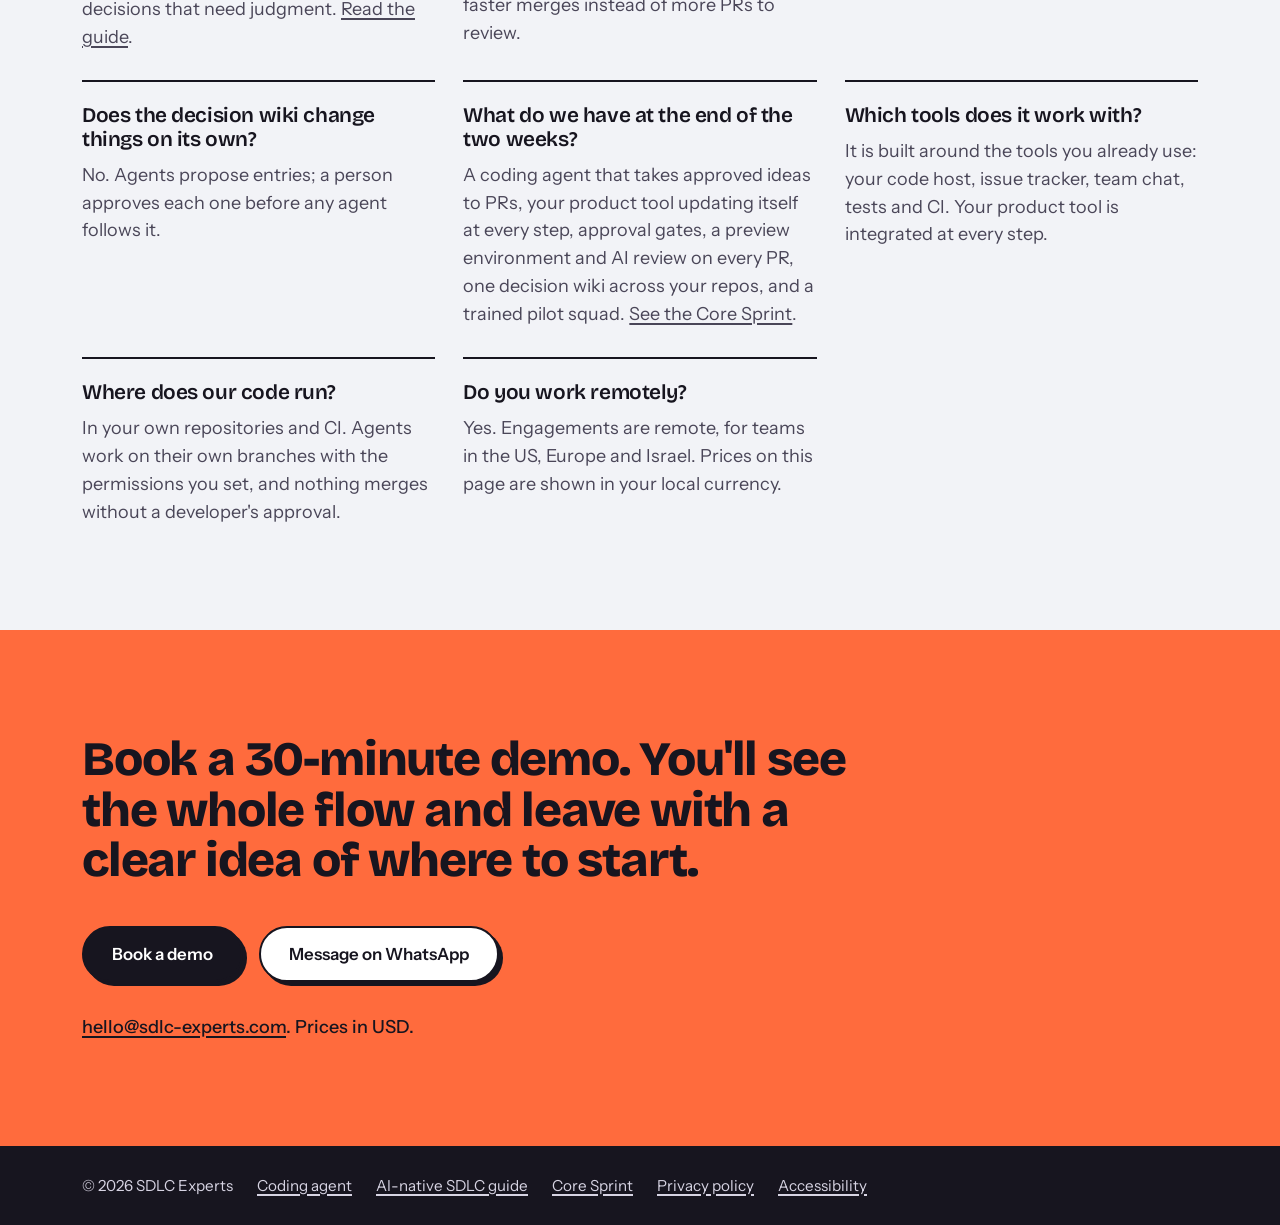
==== commit 59d11b41: "Restore Claude Code in the FAQ Co-Authored-By: Claude Opus 5.5 <noreply@anthropic.com> Claude-Sessio" ====
--- a/index.html
+++ b/index.html
@@ -430,7 +430,7 @@
     </div>
     <div class="grid3">
       <div class="faq"><h3>What is an AI-native SDLC?</h3><p>A software development lifecycle built so coding agents do the routine work at every step, from request to spec to pull request, while people approve the decisions that need judgment. <a href="/ai-native-sdlc/">Read the guide</a>.</p></div>
-      <div class="faq"><h3>We already use an AI coding tool. Why do we need this?</h3><p>Having the tool isn't the same as having the workflow. The demo shows the specs, gates and review that turn usage into faster merges instead of more PRs to review.</p></div>
+      <div class="faq"><h3>We already use Claude Code. Why do we need this?</h3><p>Having the tool isn't the same as having the workflow. The demo shows the specs, gates and review that turn usage into faster merges instead of more PRs to review.</p></div>
       <div class="faq"><h3>Security won't let agents near our code.</h3><p>Permissions and gates are part of the setup: what agents may touch, where a person signs off, what runs only in CI.</p></div>
       <div class="faq"><h3>Does the decision wiki change things on its own?</h3><p>No. Agents propose entries; a person approves each one before any agent follows it.</p></div>
       <div class="faq"><h3>What do we have at the end of the two weeks?</h3><p>A coding agent that takes approved ideas to PRs, your product tool updating itself at every step, approval gates, a preview environment and AI review on every PR, one decision wiki across your repos, and a trained pilot squad. <a href="/core-sprint/">See the Core Sprint</a>.</p></div>
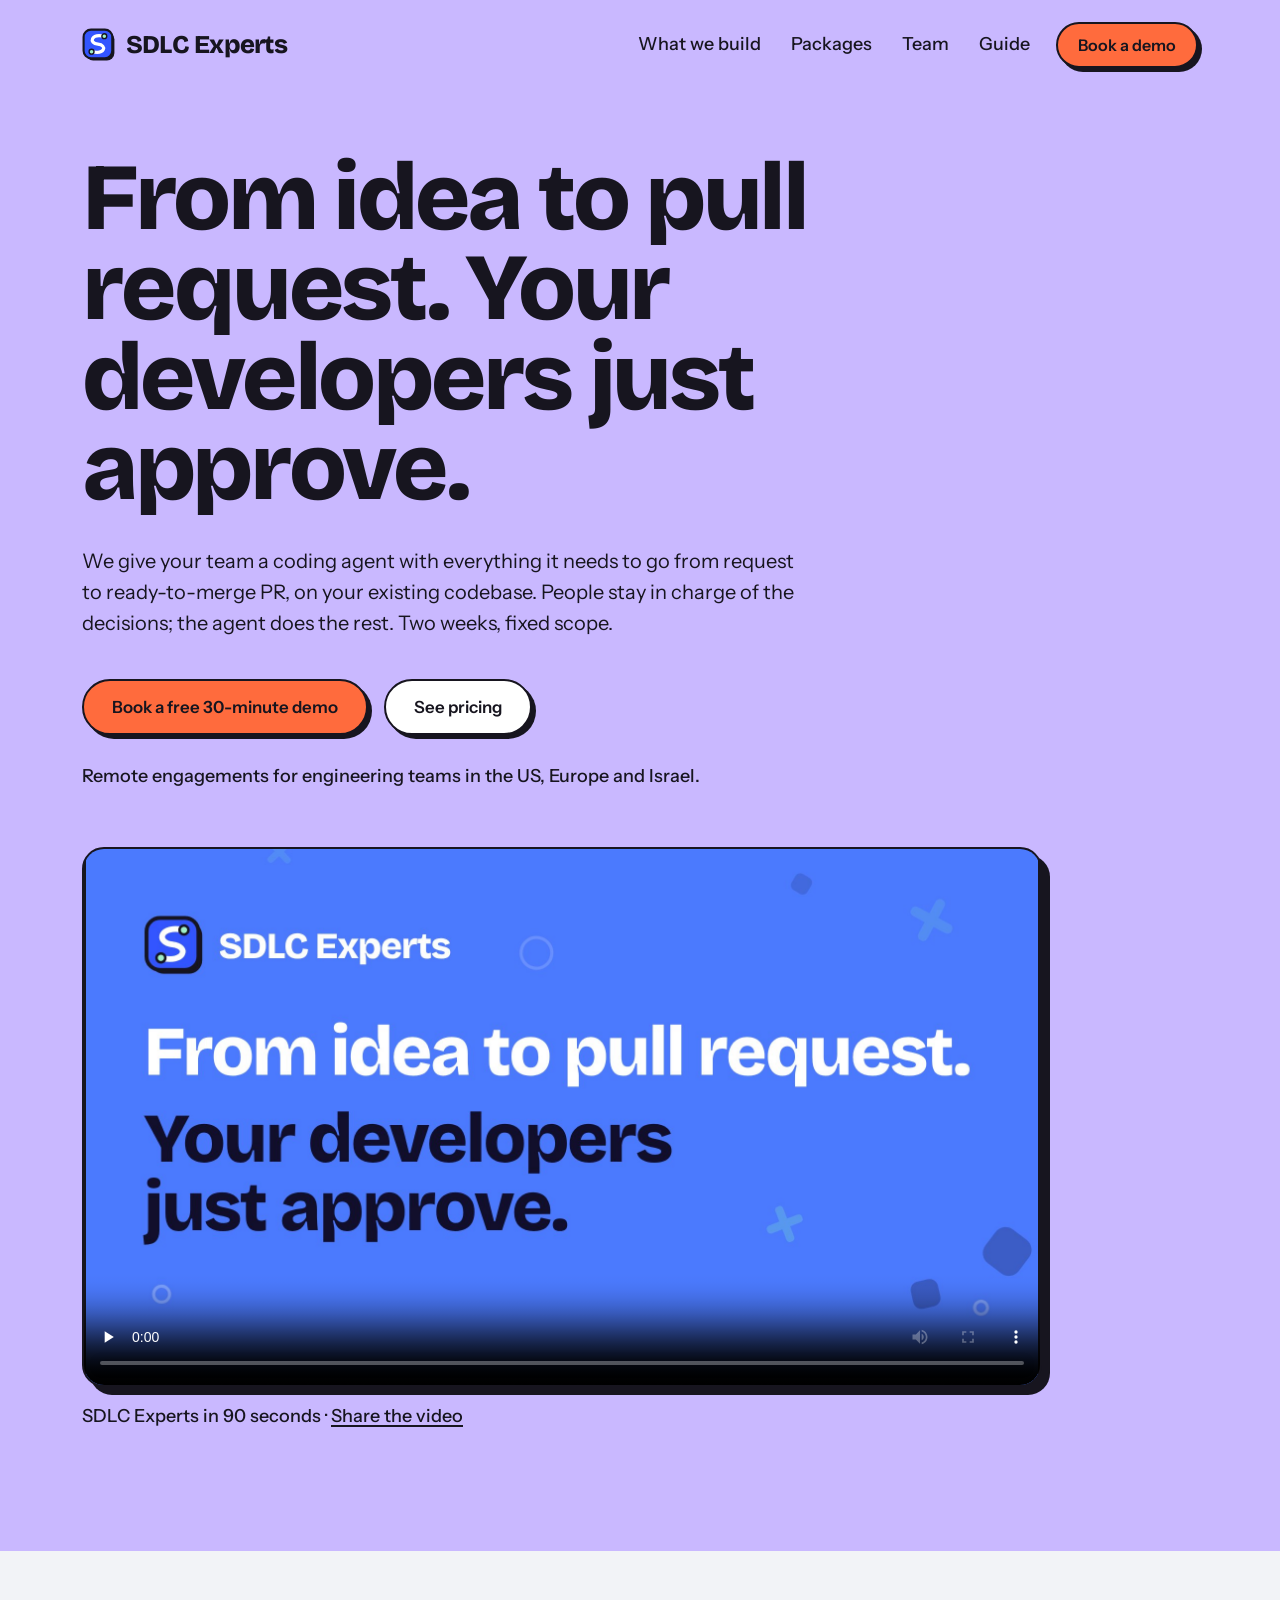
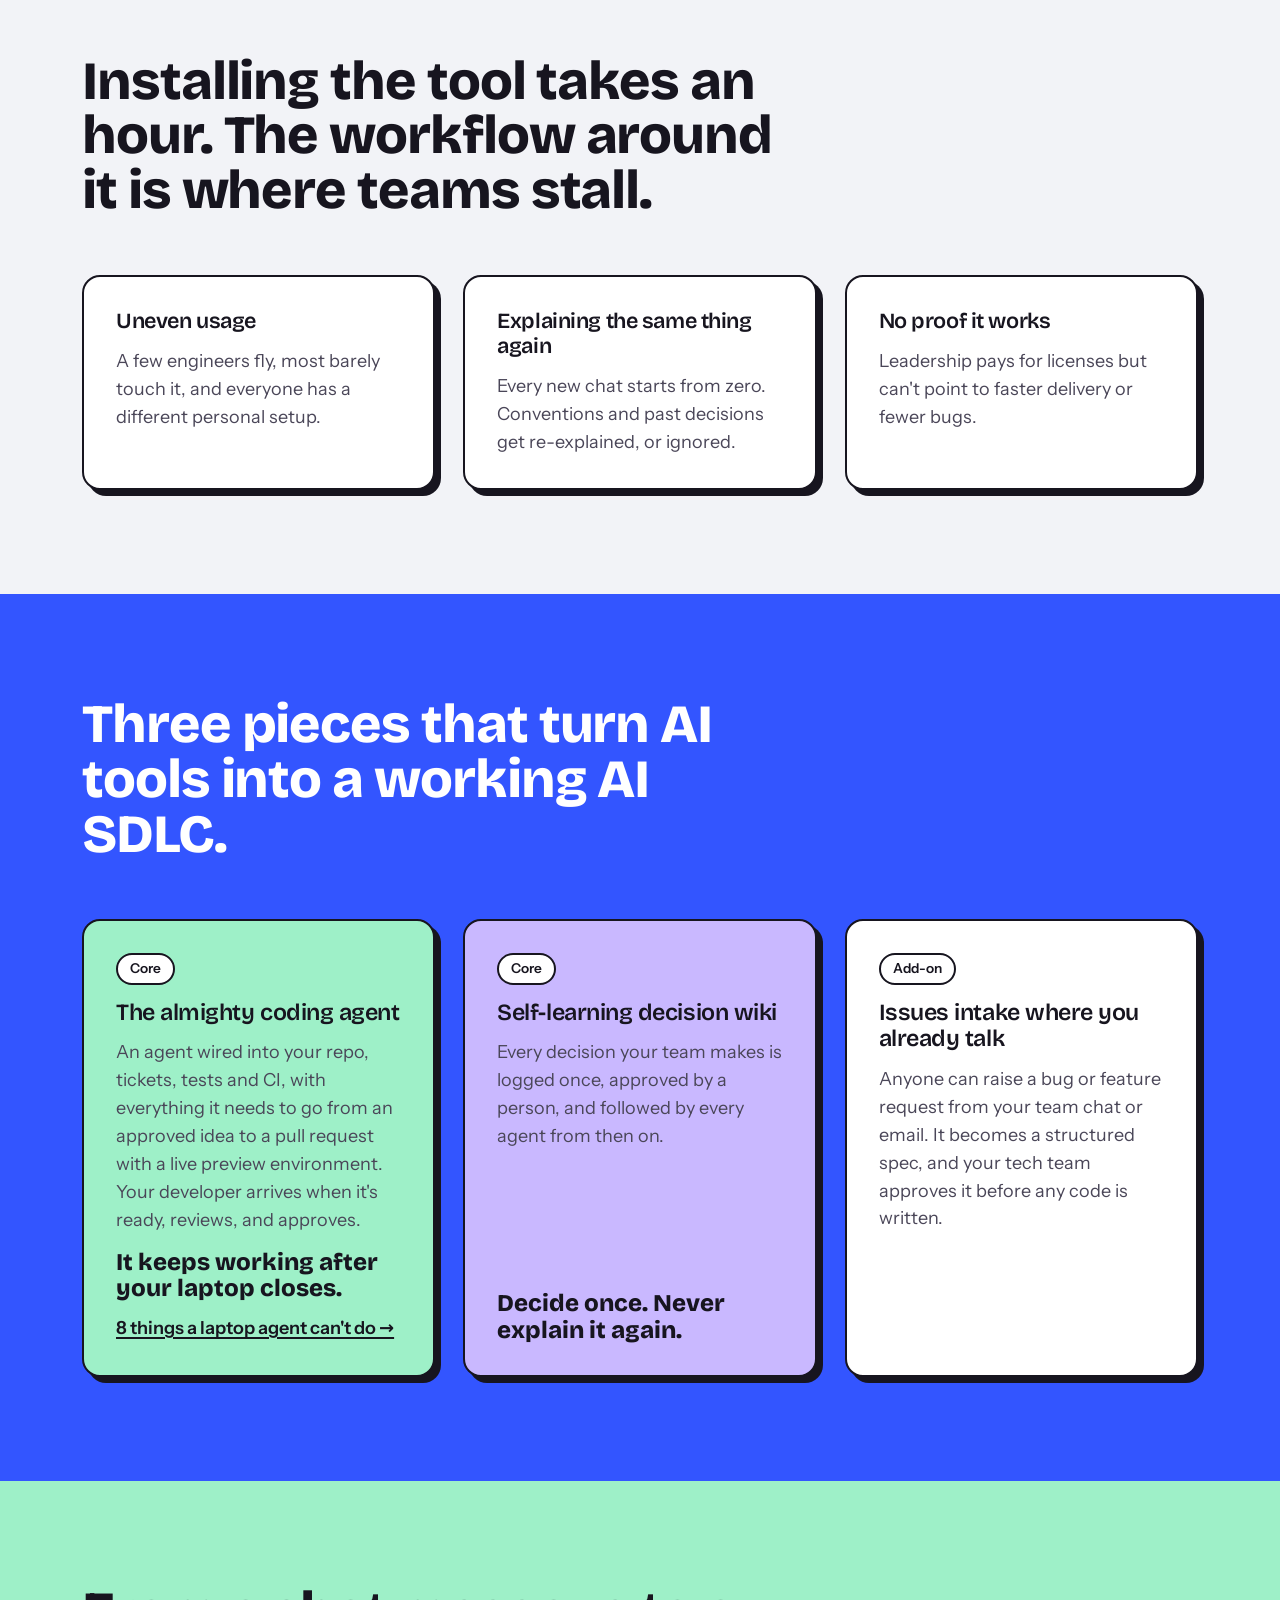
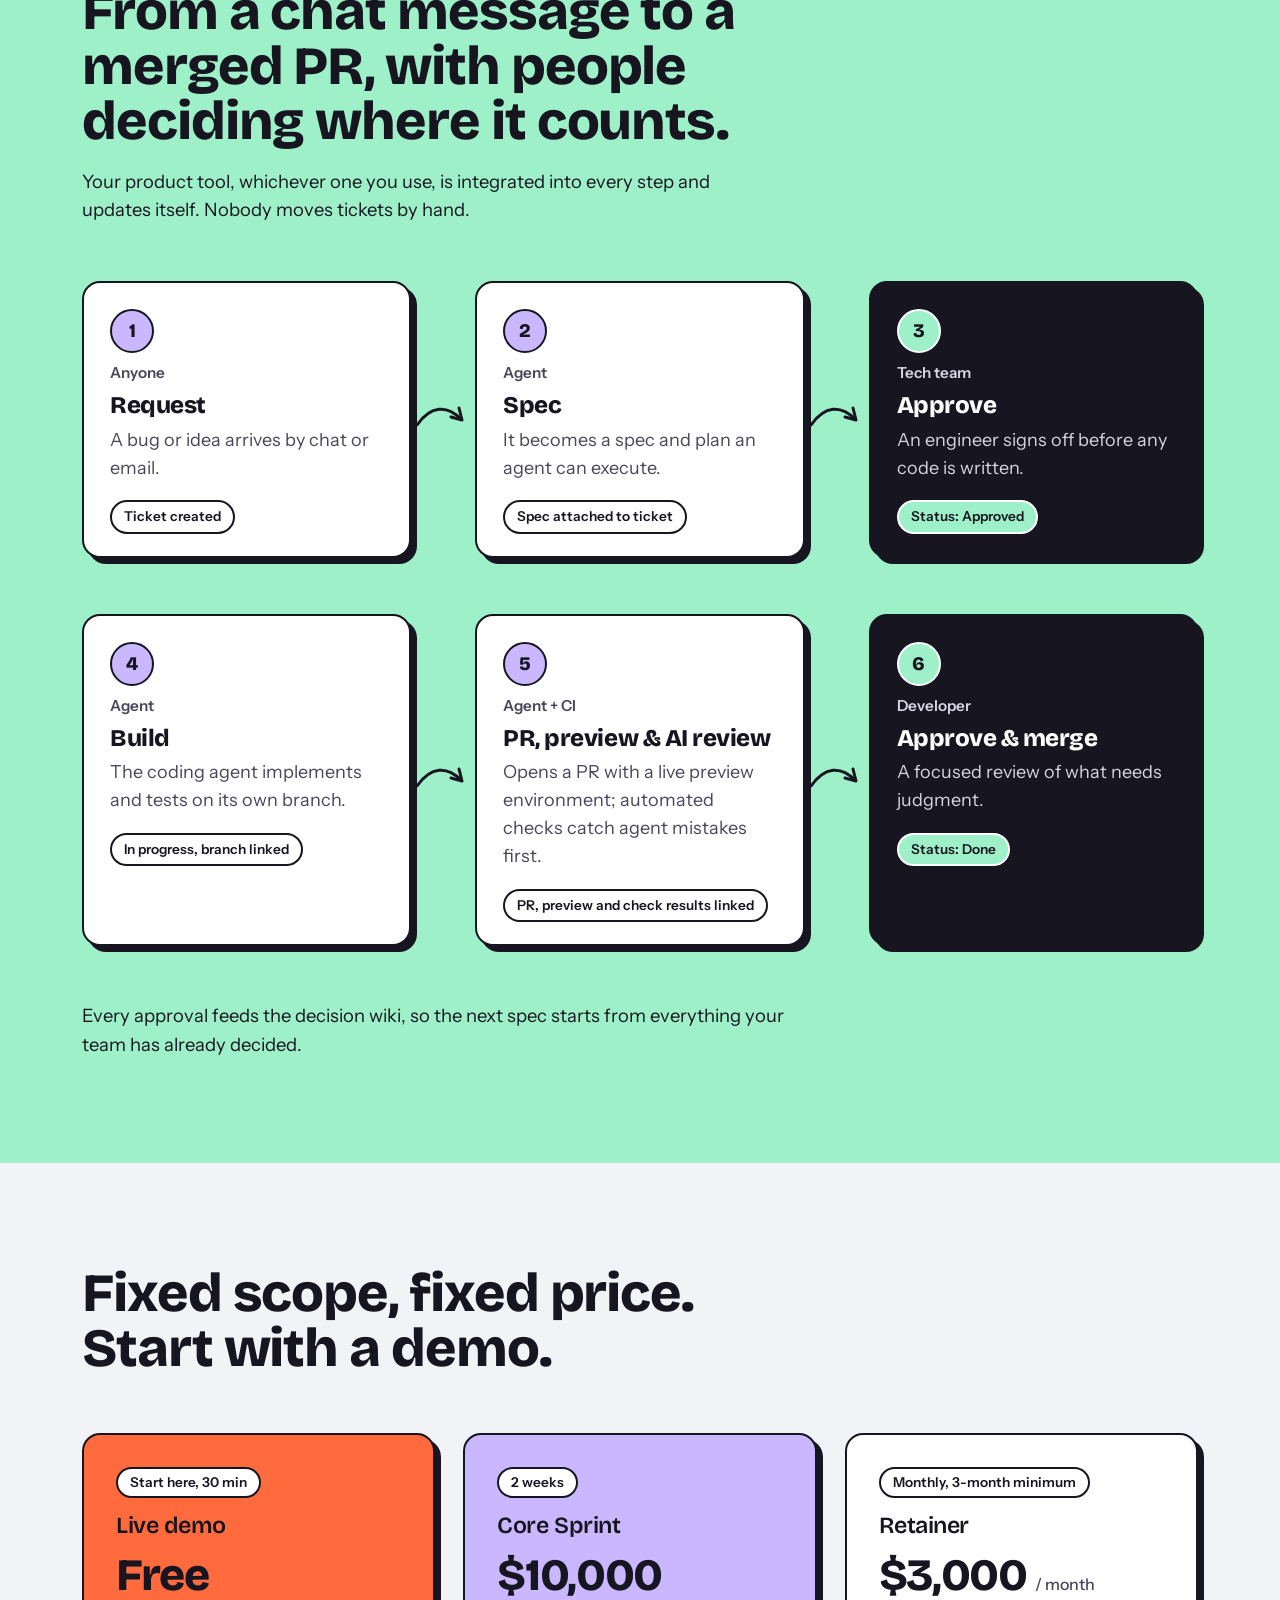
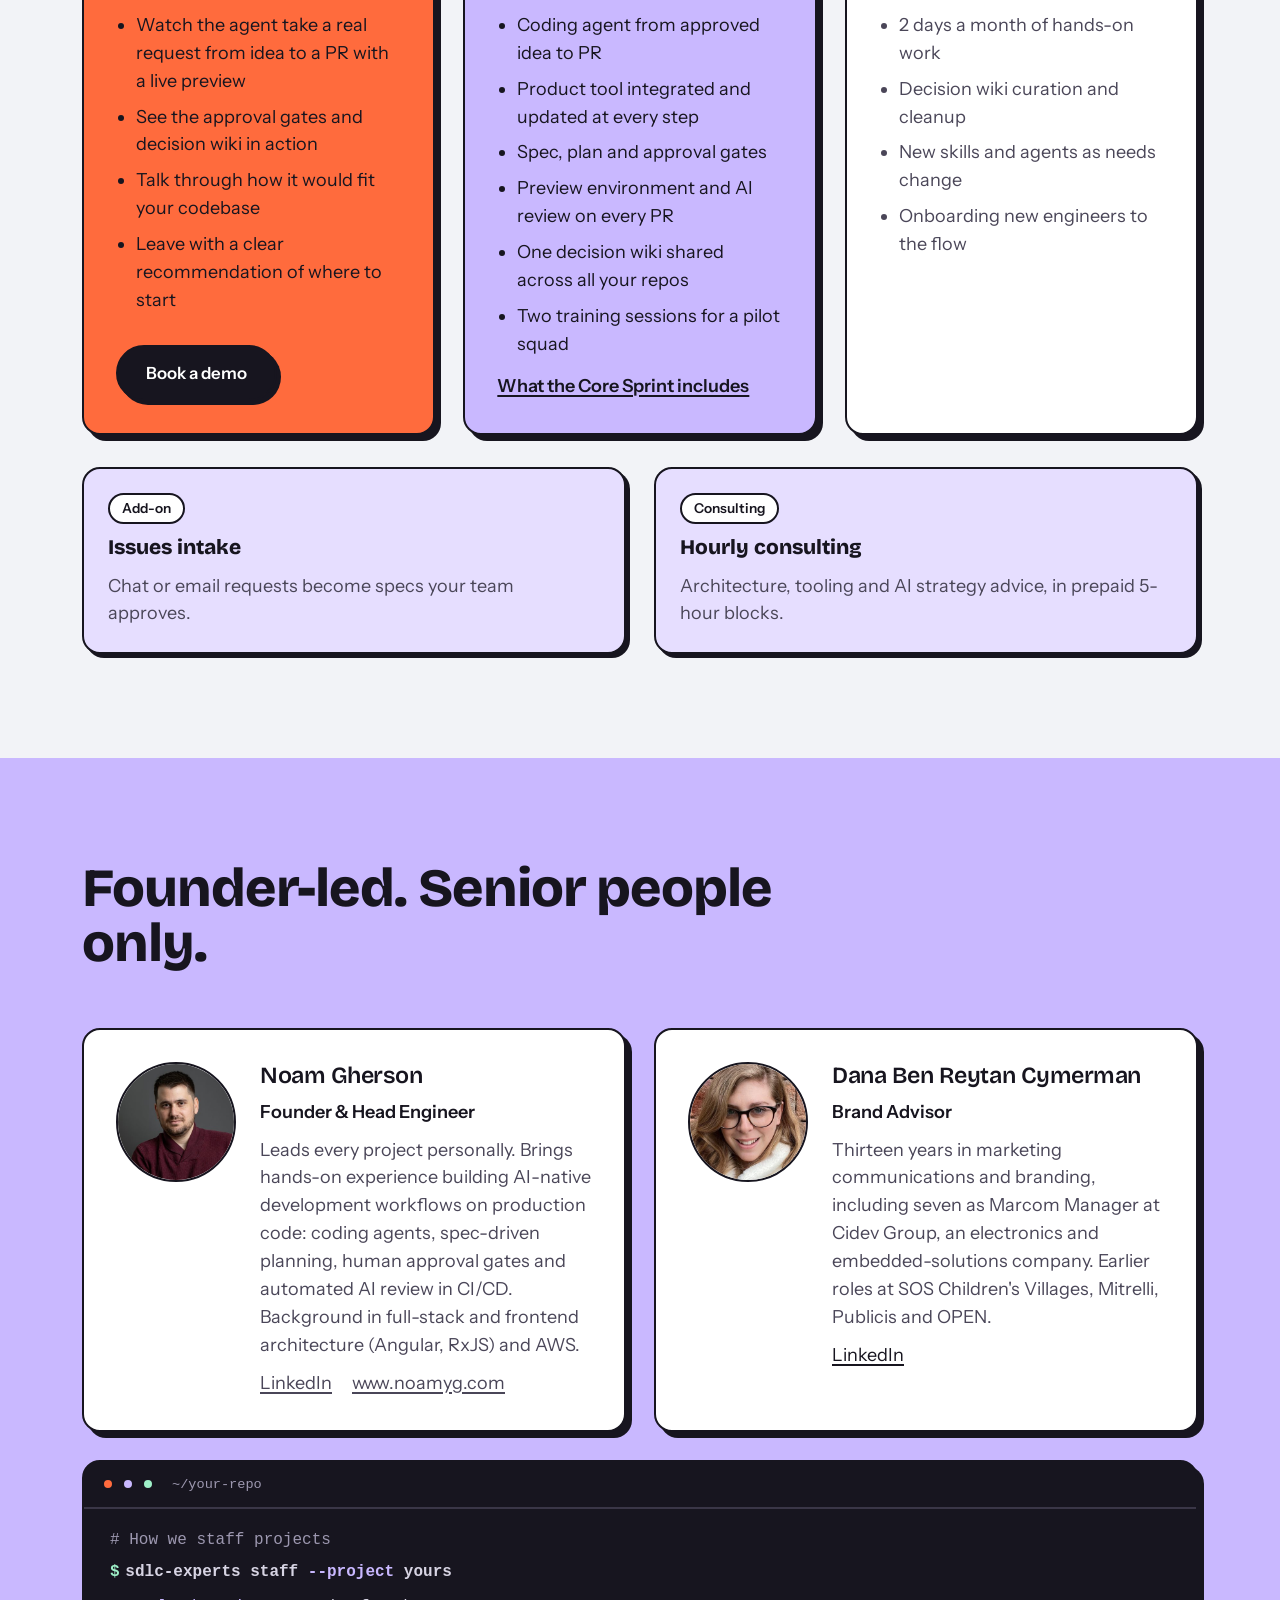
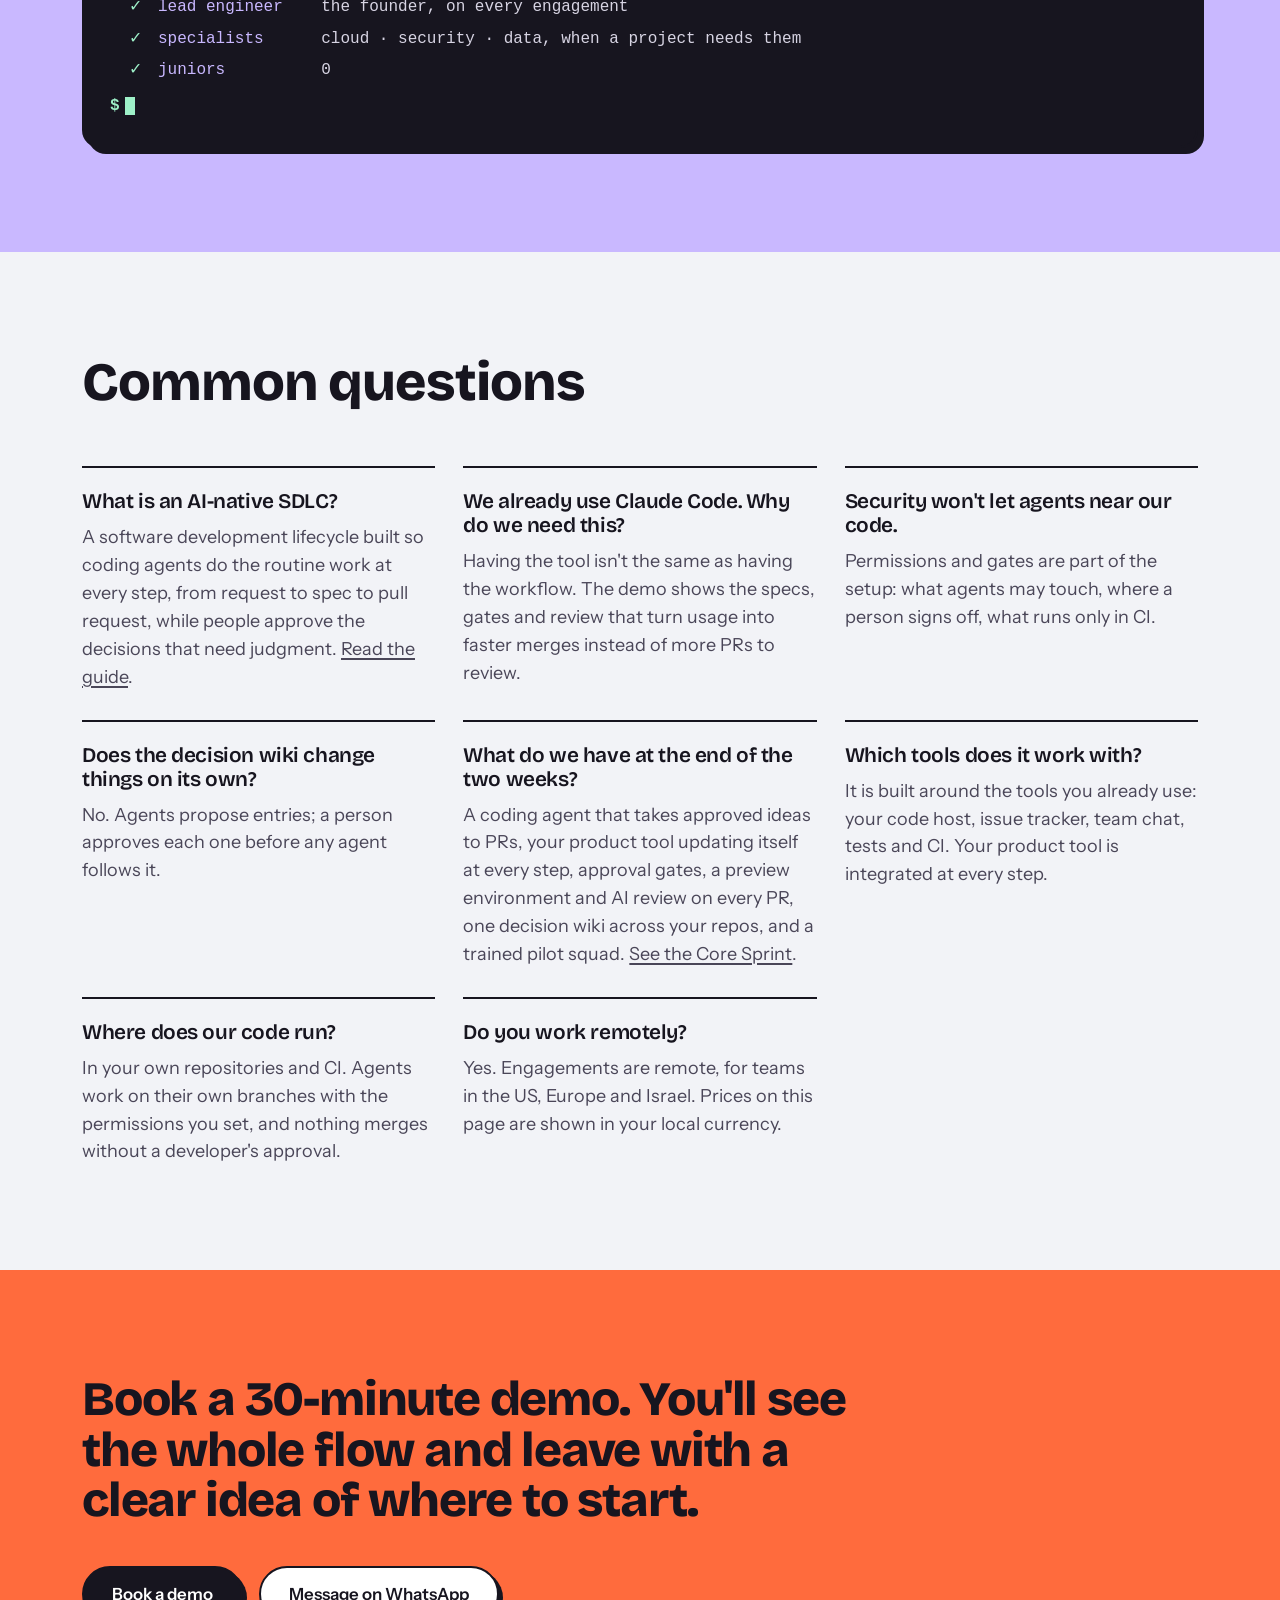
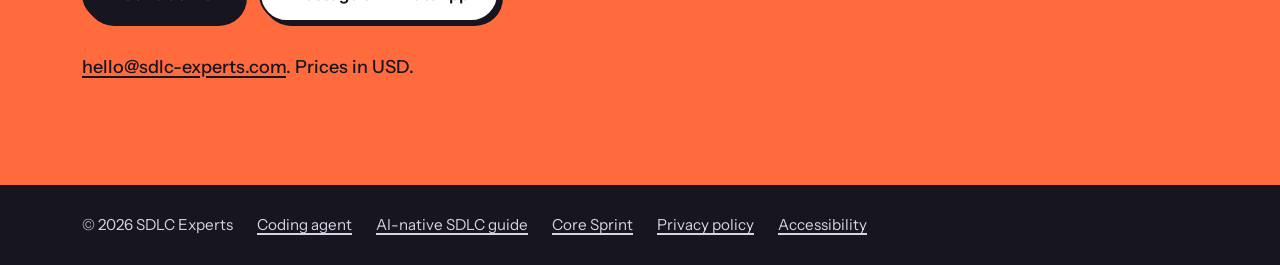
==== commit 26de0560: "Add the 90-second promo video to the home page and a shareable video page Co-Authored-By: Claude Opu" ====
--- a/index.html
+++ b/index.html
@@ -59,6 +59,9 @@
  ]
 }
 </script>
+<script type="application/ld+json">
+{"@context":"https://schema.org","@type":"VideoObject","name":"SDLC Experts in 90 seconds","description":"How SDLC Experts turns AI coding tools into one shared delivery flow on your existing codebase, from a request to a ready-to-merge pull request.","thumbnailUrl":"https://sdlc-experts.com/video/poster.jpg","uploadDate":"2026-11-18","duration":"PT1M32S","contentUrl":"https://sdlc-experts.com/video/sdlc-experts-promo.mp4","embedUrl":"https://sdlc-experts.com/video/"}
+</script>
 <link rel="icon" href="/favicon.svg" type="image/svg+xml">
 <link rel="preload" href="/fonts/bricolage-grotesque-latin-800-normal.woff2" as="font" type="font/woff2" crossorigin>
 <link rel="preload" href="/fonts/instrument-sans-latin-400-normal.woff2" as="font" type="font/woff2" crossorigin>
@@ -127,6 +130,10 @@
 .hero .lead{font-size:1.25rem;max-width:56ch;margin-top:32px}
 .hero .actions{display:flex;flex-wrap:wrap;gap:16px;margin-top:40px;align-items:center}
 .hero .served{margin-top:28px;font-weight:500}
+.hero-video{margin:56px 0 0;max-width:960px}
+.video-frame{border:var(--line);border-radius:22px;overflow:hidden;box-shadow:8px 8px 0 var(--ink);background:var(--ink);aspect-ratio:16/9}
+.video-frame video{display:block;width:100%;height:100%}
+.hero-video figcaption{margin-top:16px;font-weight:500}
 
 /* problems */
 .problems .card h3{font-size:1.35rem}
@@ -269,6 +276,15 @@
       <a class="btn btn-light" href="#packages">See pricing</a>
     </div>
     <p class="served">Remote engagements for engineering teams in the US, Europe and Israel.</p>
+    <figure class="hero-video" id="video">
+      <div class="video-frame">
+        <video controls playsinline preload="none" poster="/video/poster.jpg" width="1920" height="1080" aria-label="SDLC Experts in 90 seconds, with burned-in captions">
+          <source src="/video/sdlc-experts-promo.mp4" type="video/mp4">
+          <a href="/video/sdlc-experts-promo.mp4">Download the video (MP4)</a>
+        </video>
+      </div>
+      <figcaption>SDLC Experts in 90 seconds · <a href="/video/">Share the video</a></figcaption>
+    </figure>
   </div>
 </section>
 
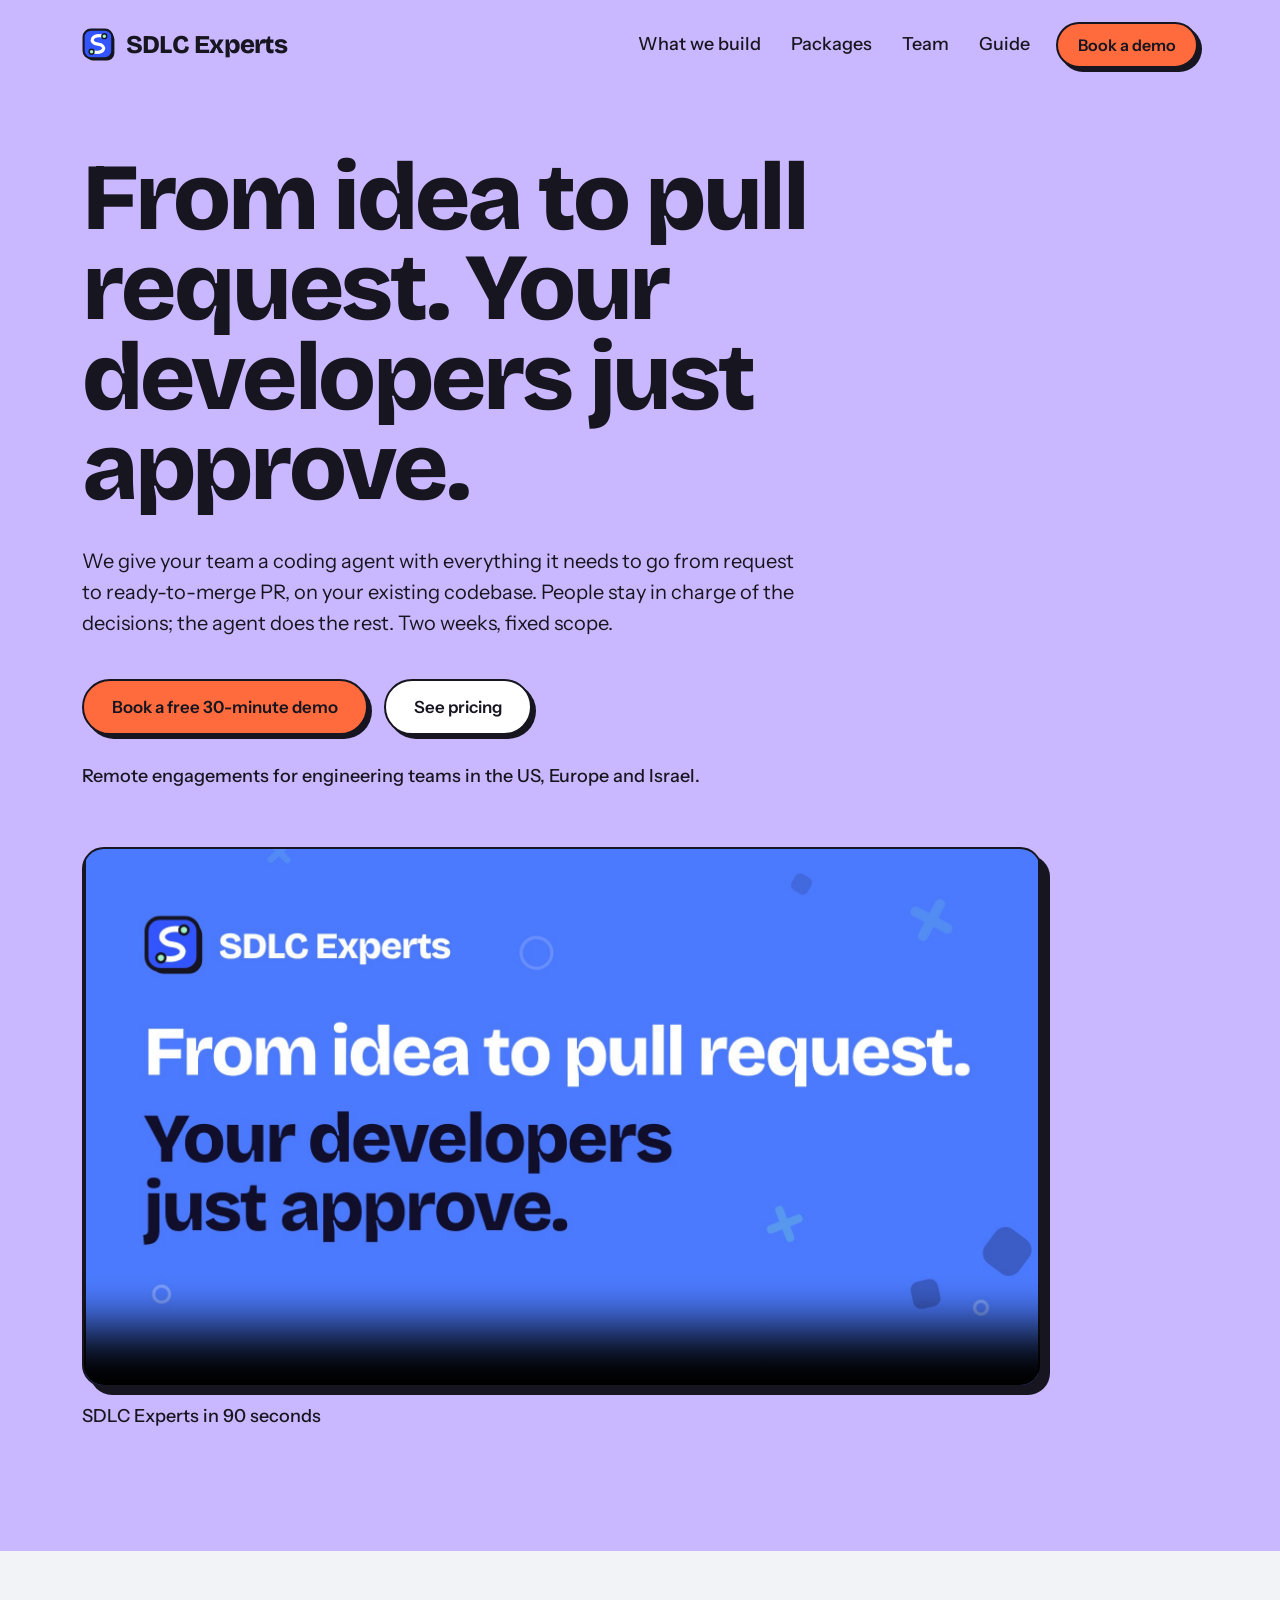
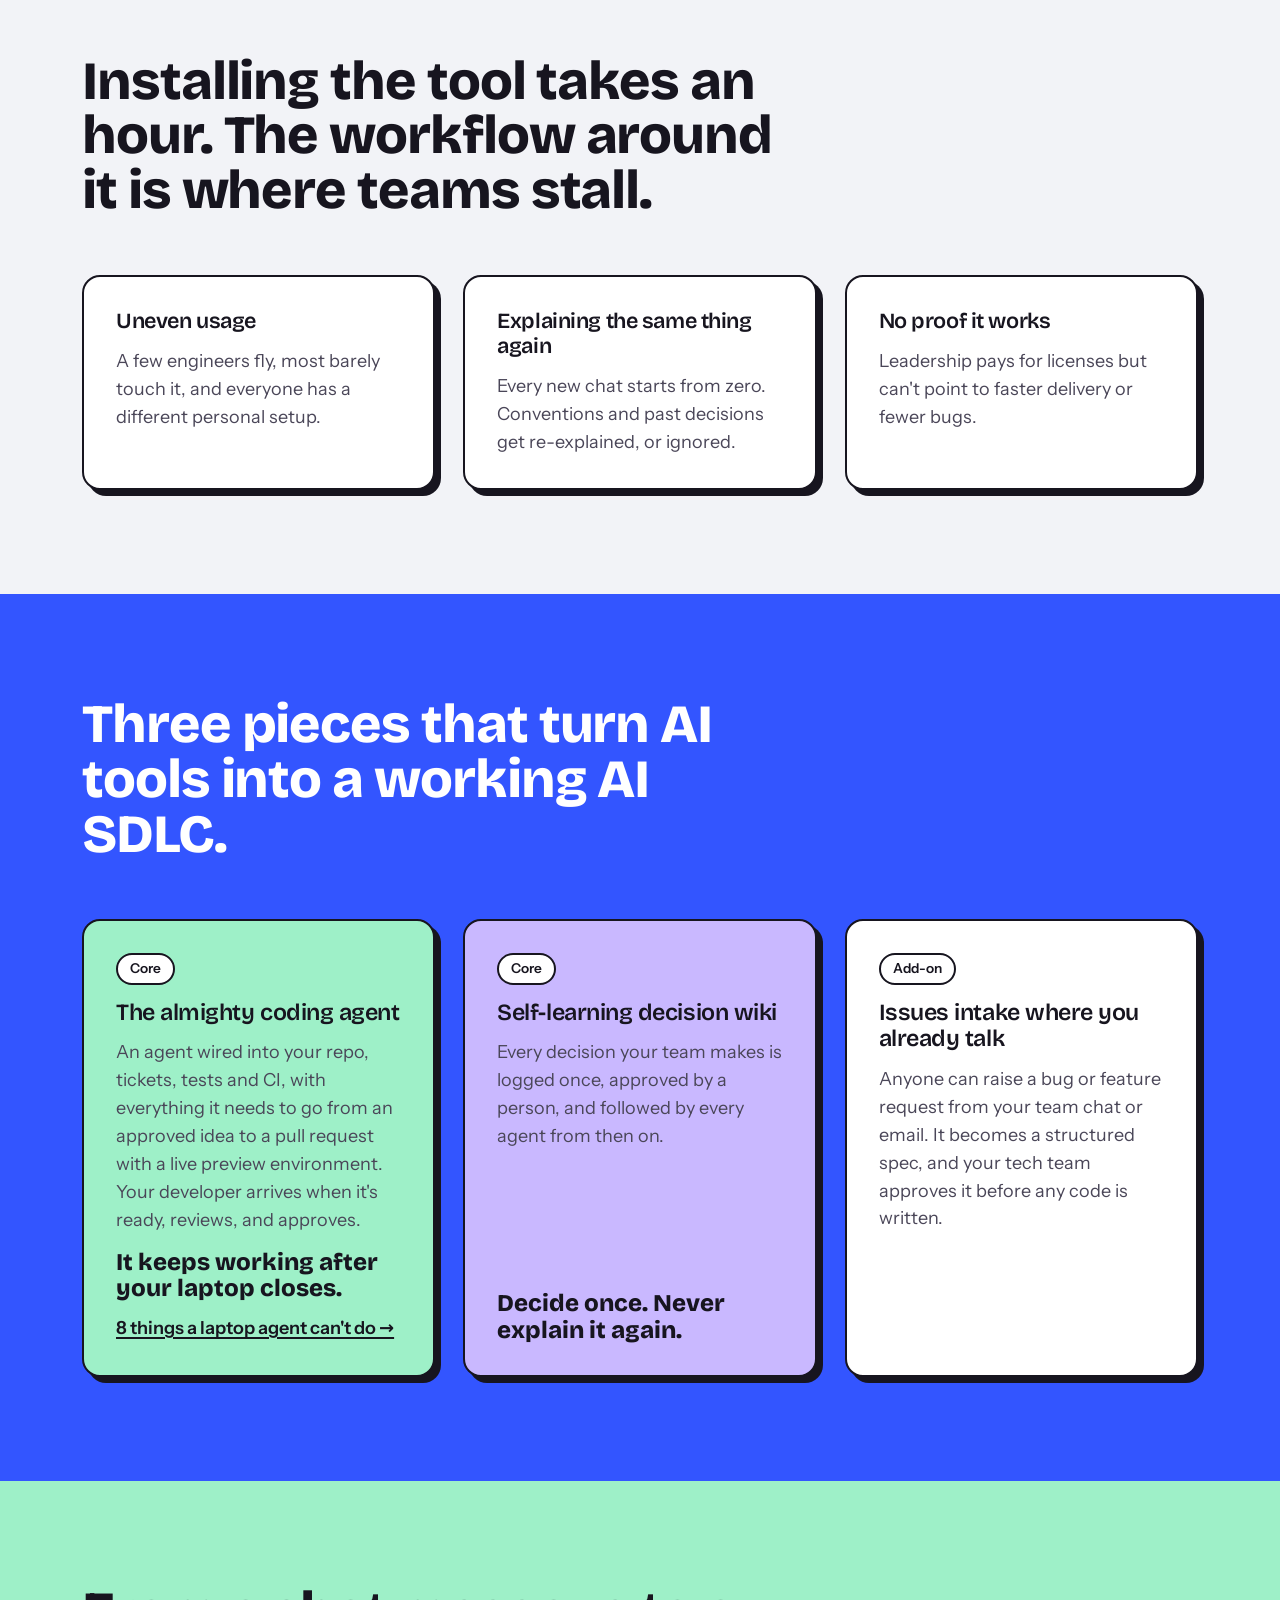
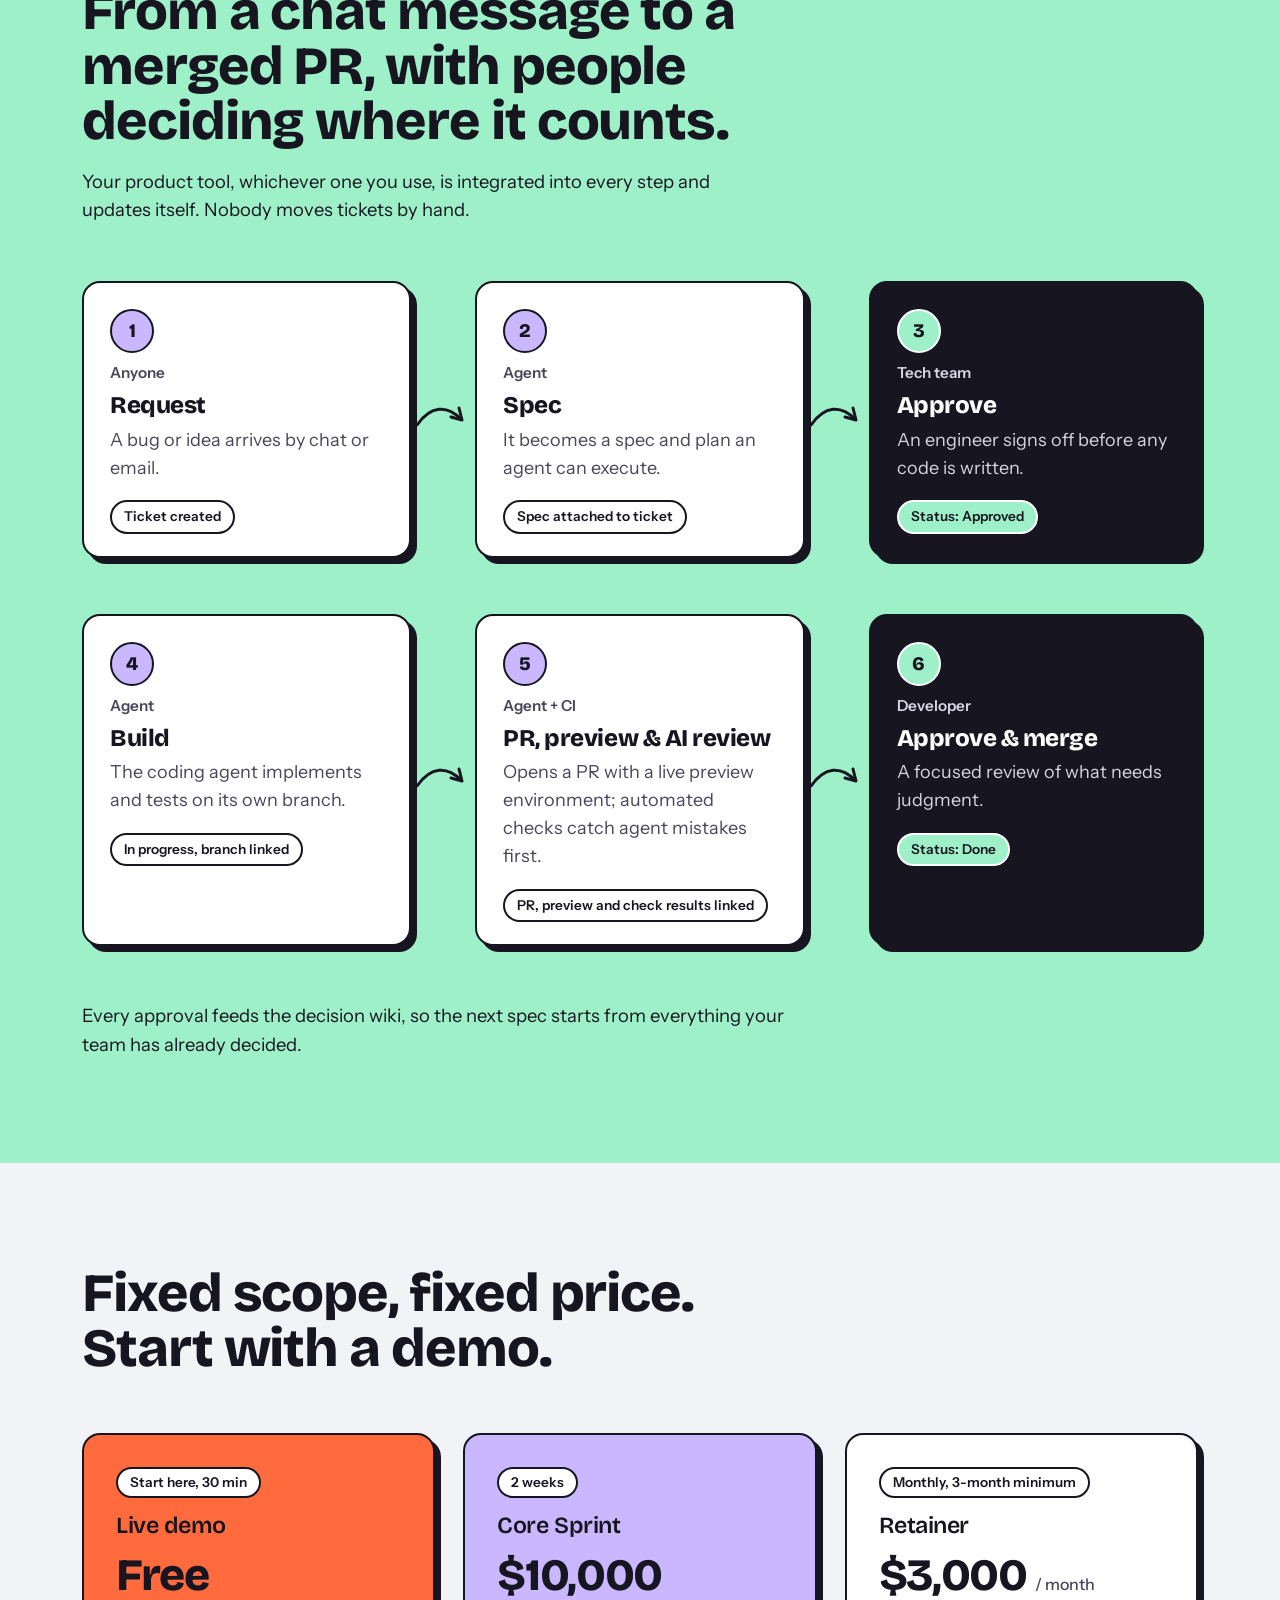
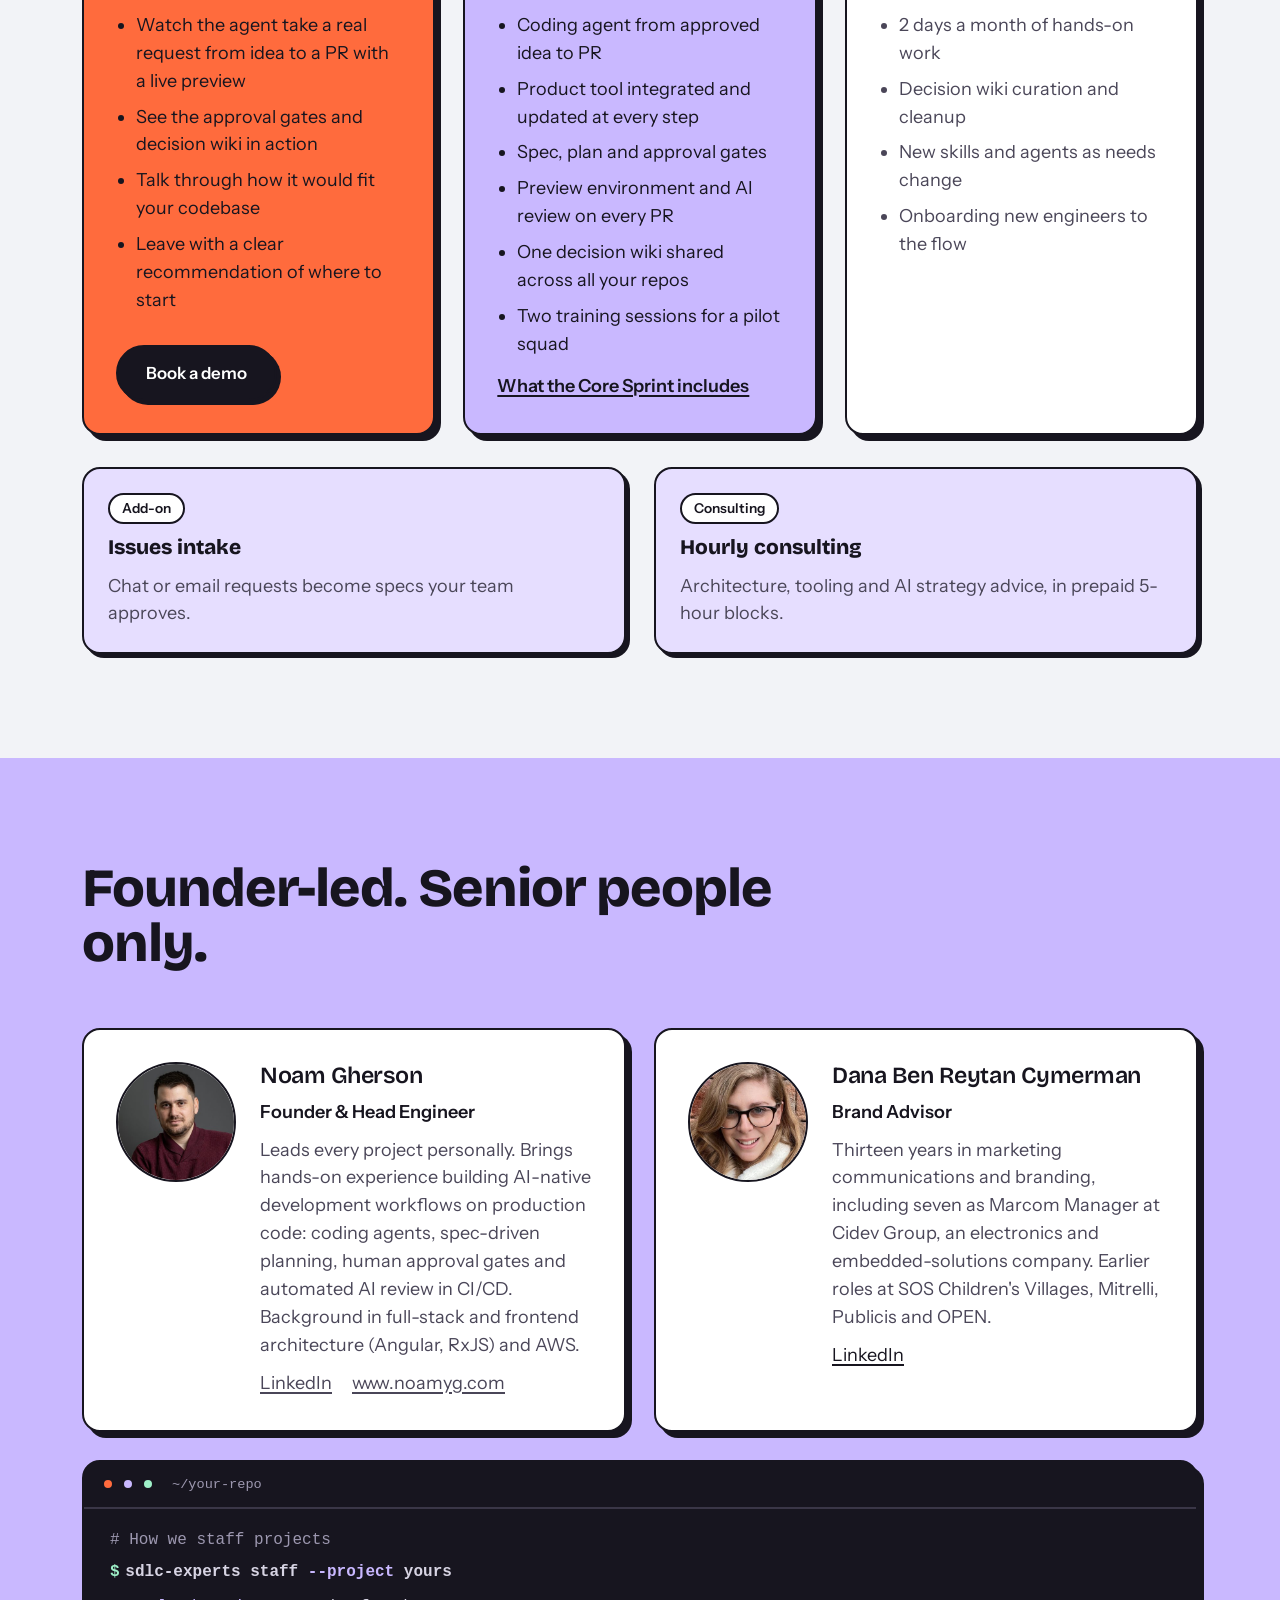
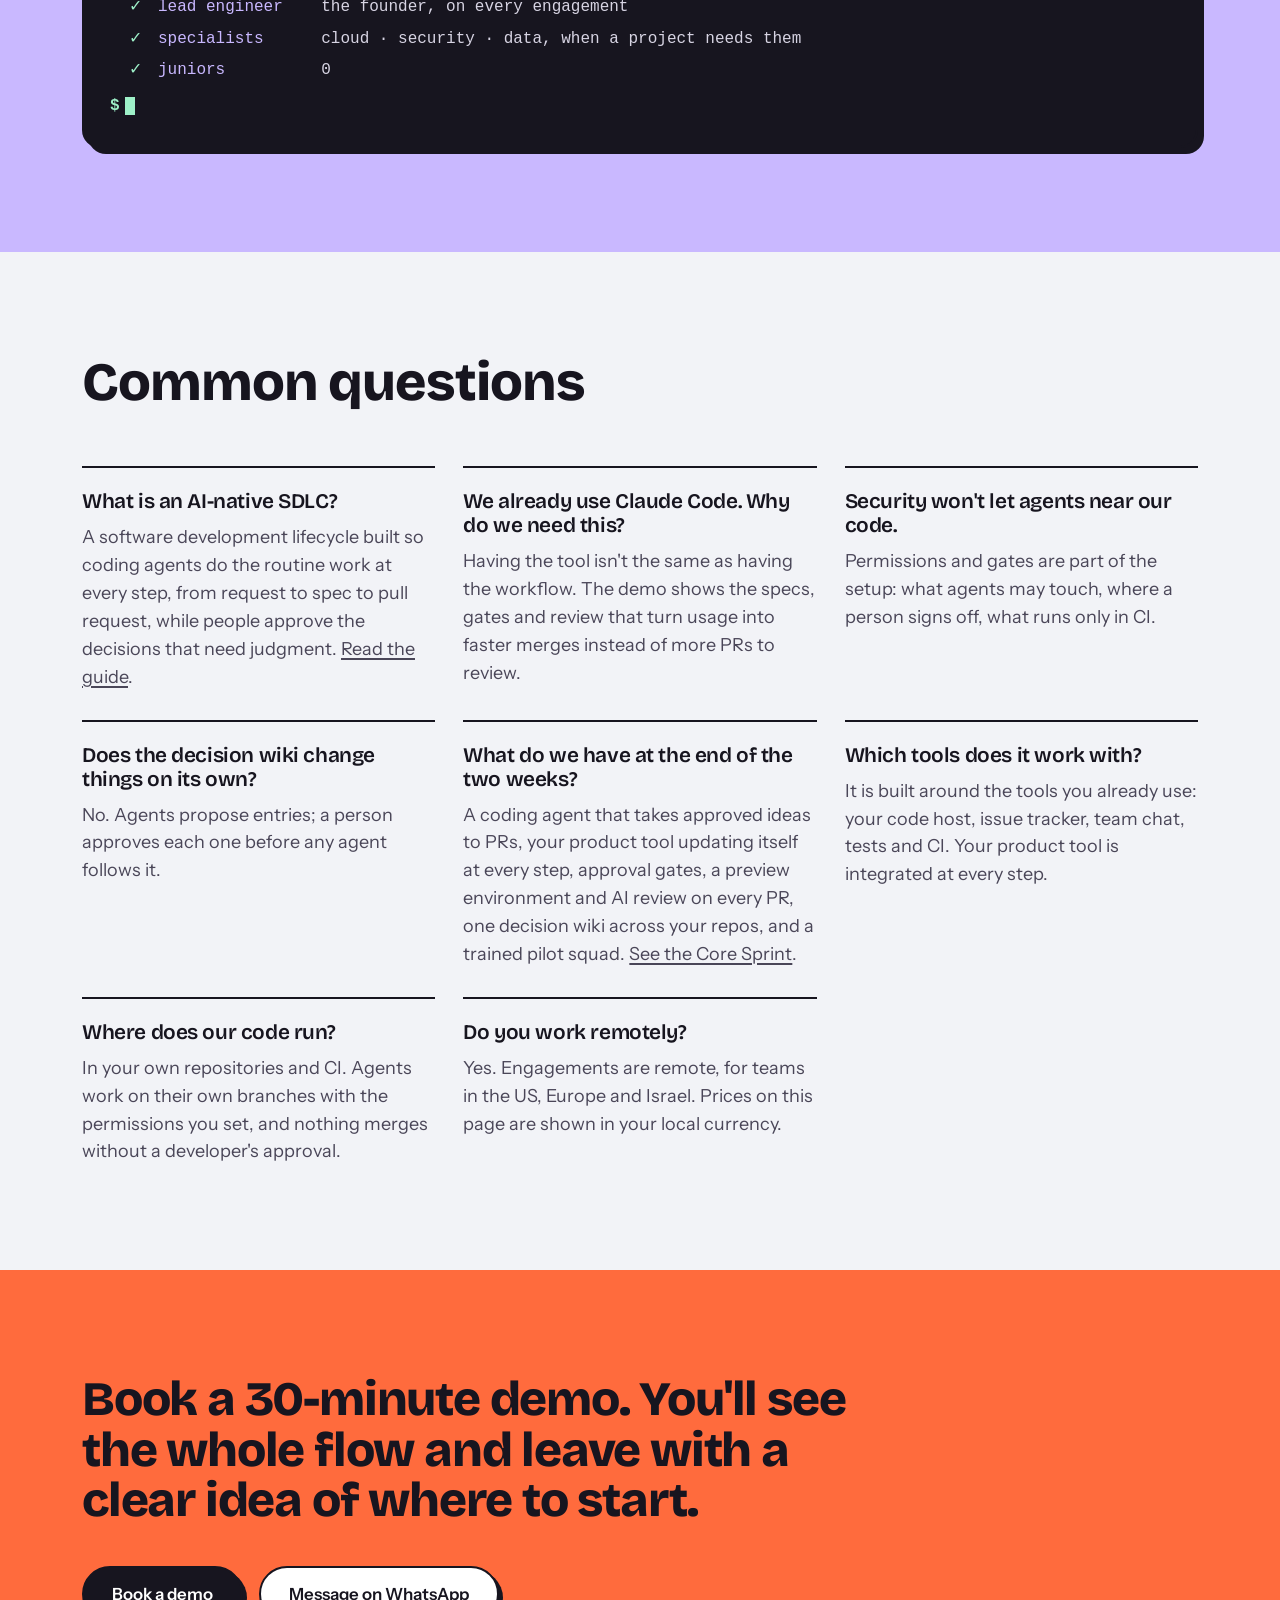
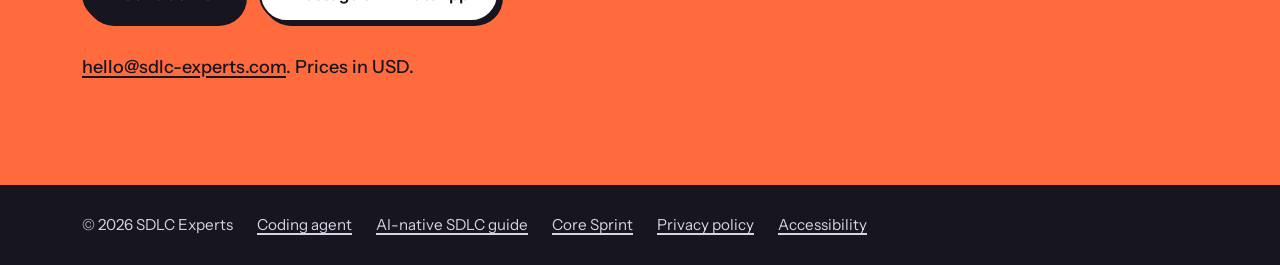
==== commit 073e439b: "Remove share buttons and share text from the video page and home page Co-Authored-By: Claude Opus 5." ====
--- a/index.html
+++ b/index.html
@@ -283,7 +283,7 @@
           <a href="/video/sdlc-experts-promo.mp4">Download the video (MP4)</a>
         </video>
       </div>
-      <figcaption>SDLC Experts in 90 seconds · <a href="/video/">Share the video</a></figcaption>
+      <figcaption>SDLC Experts in 90 seconds</figcaption>
     </figure>
   </div>
 </section>
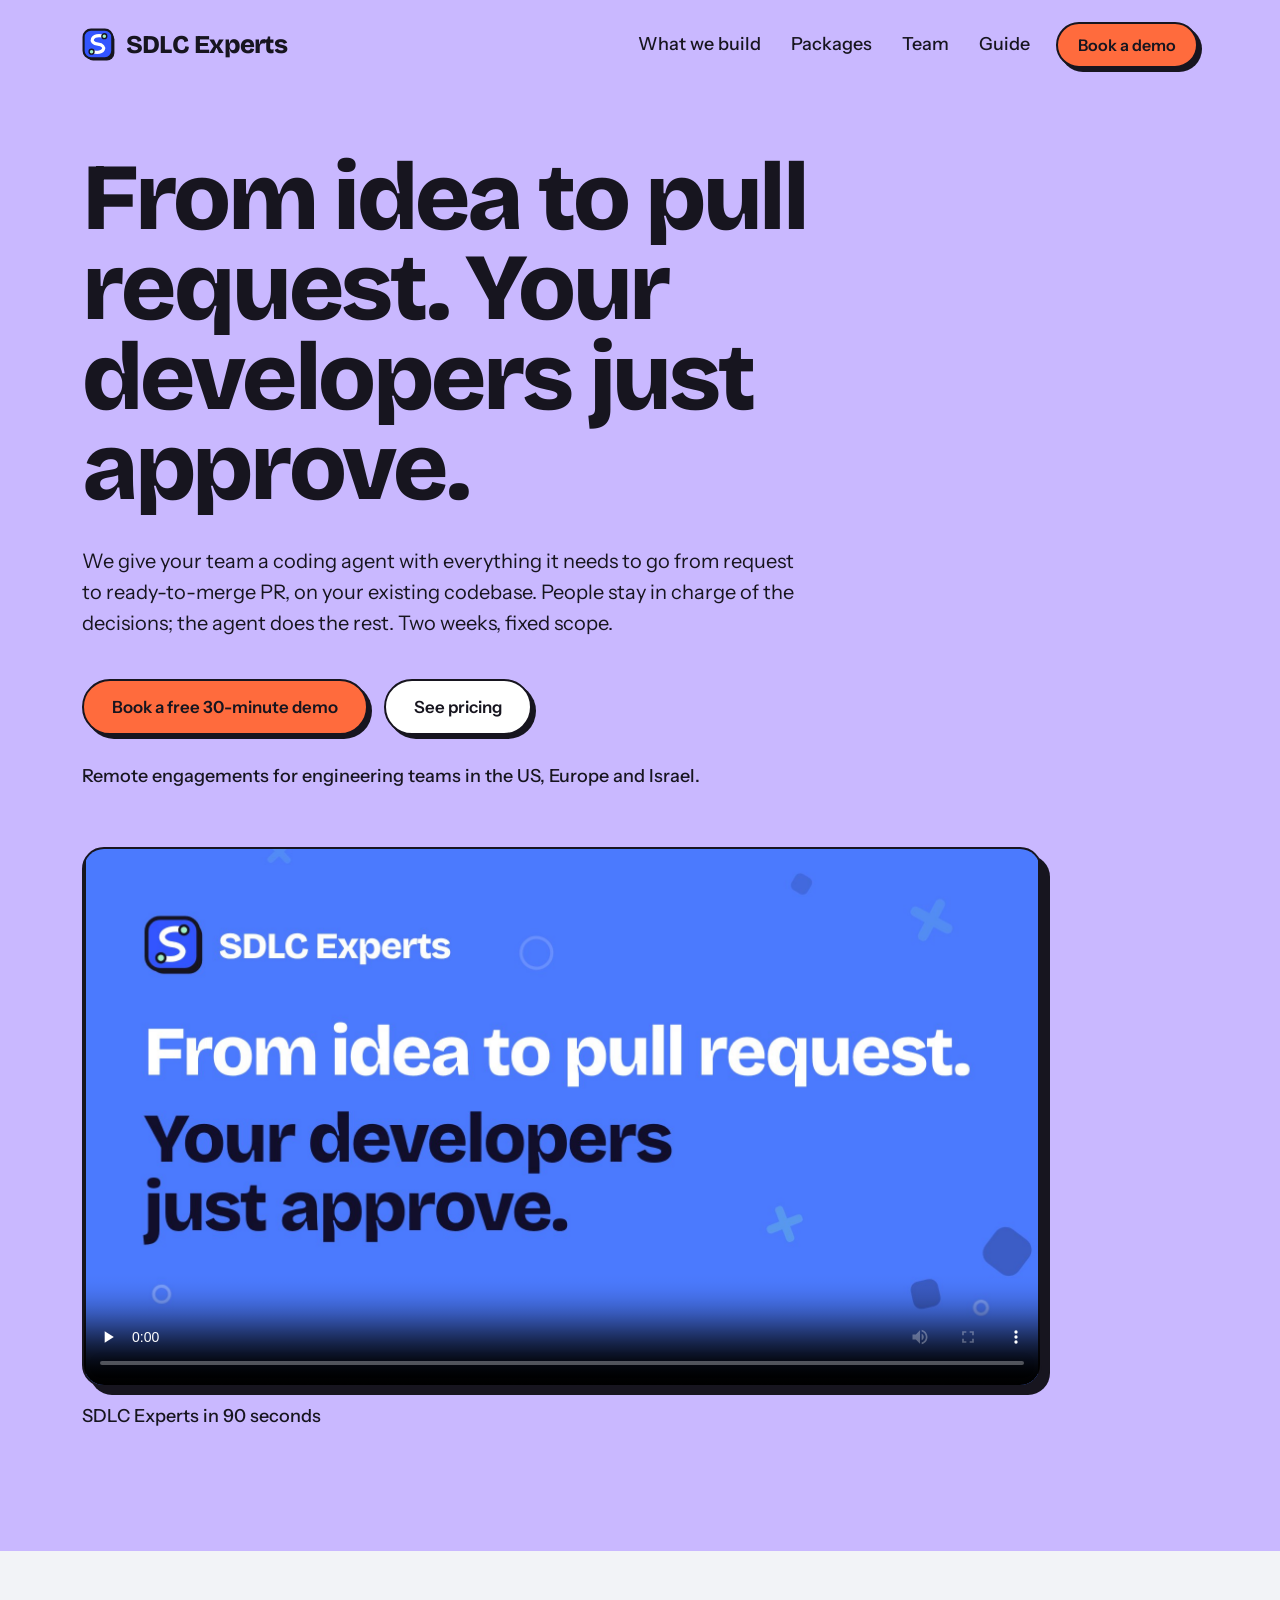
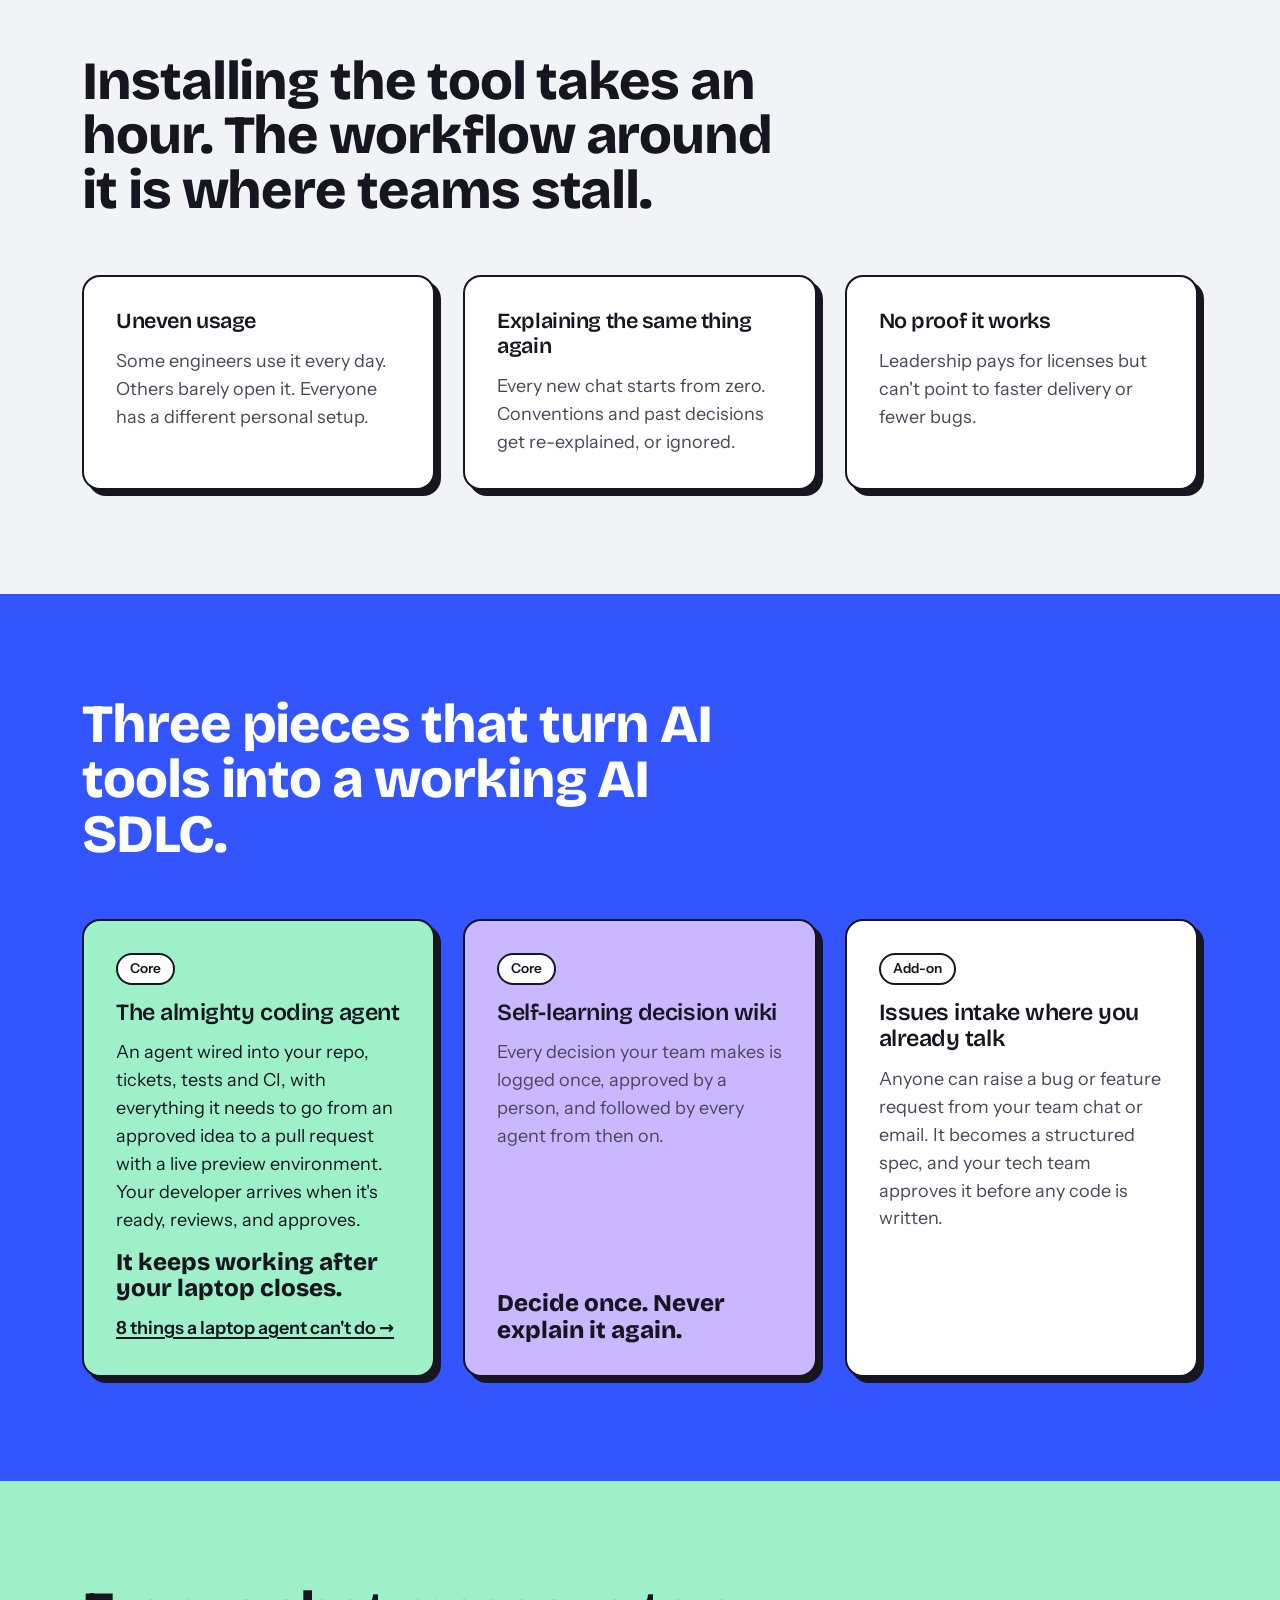
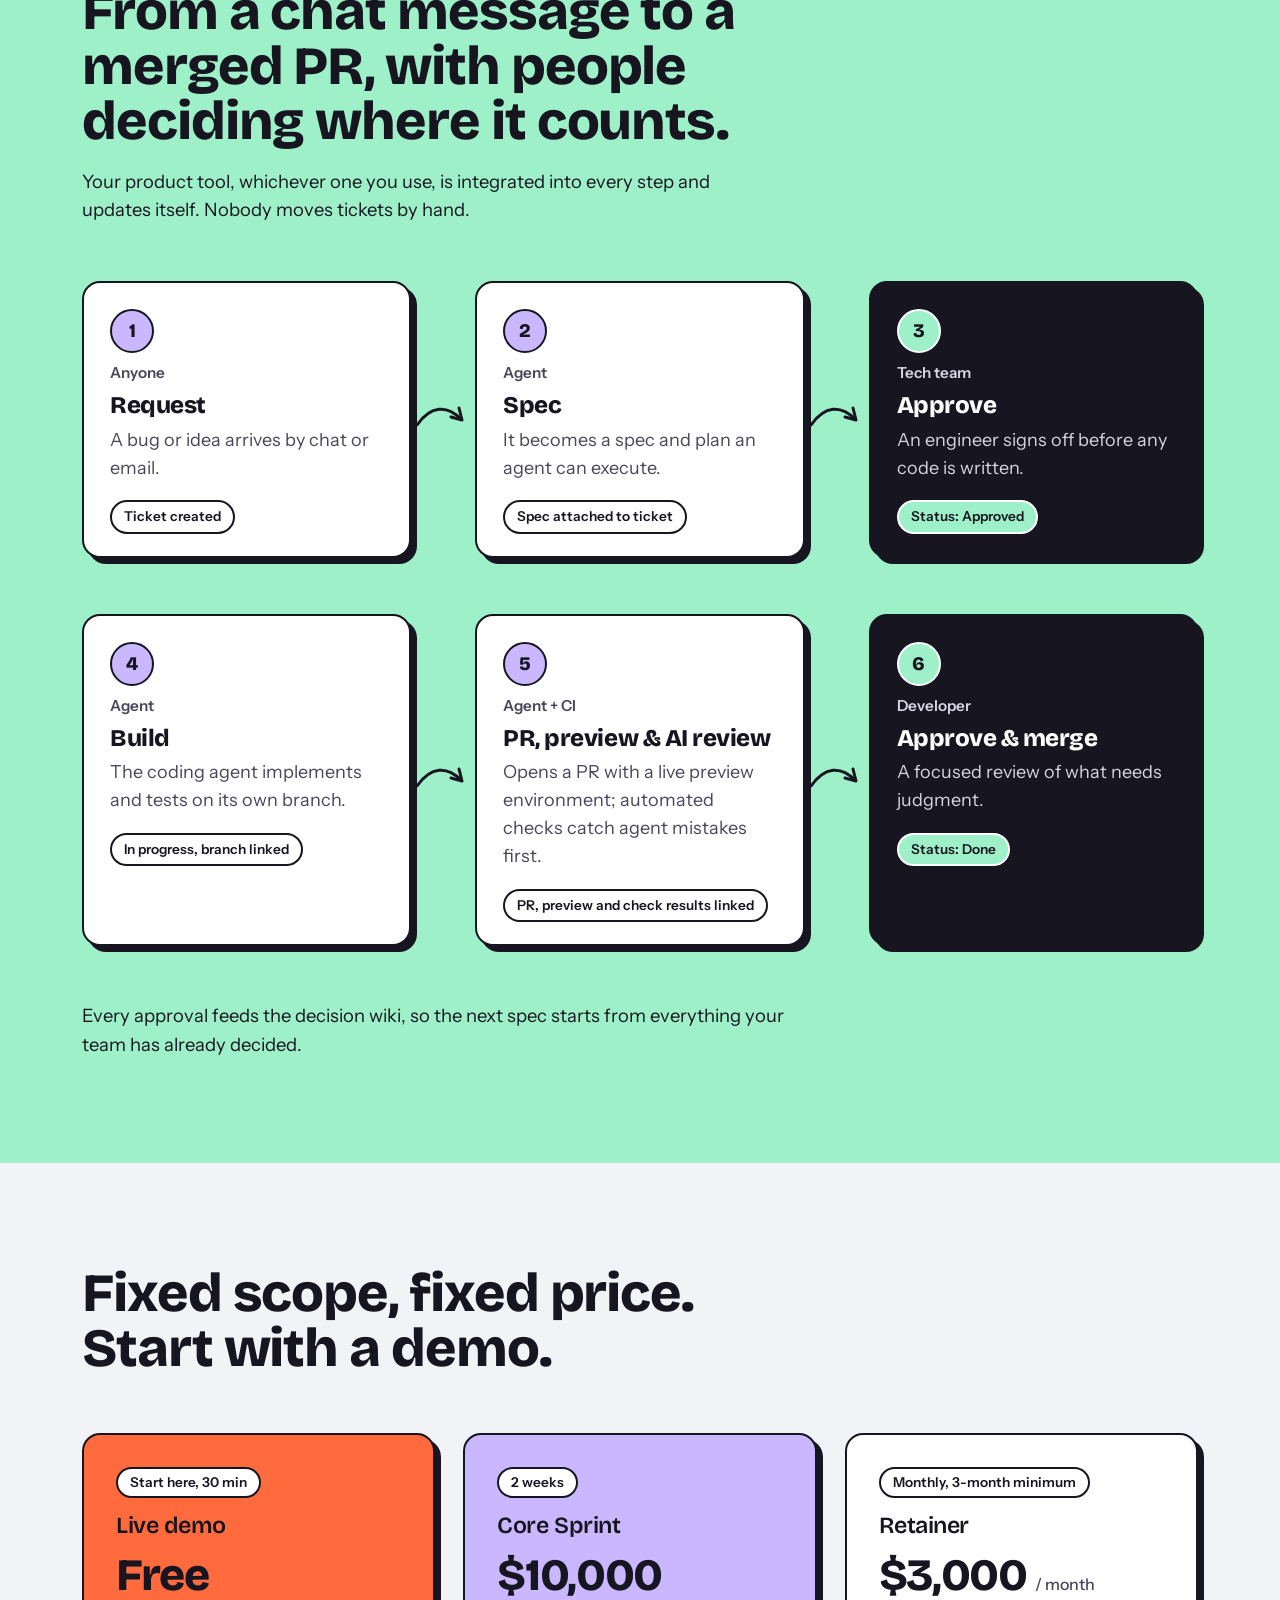
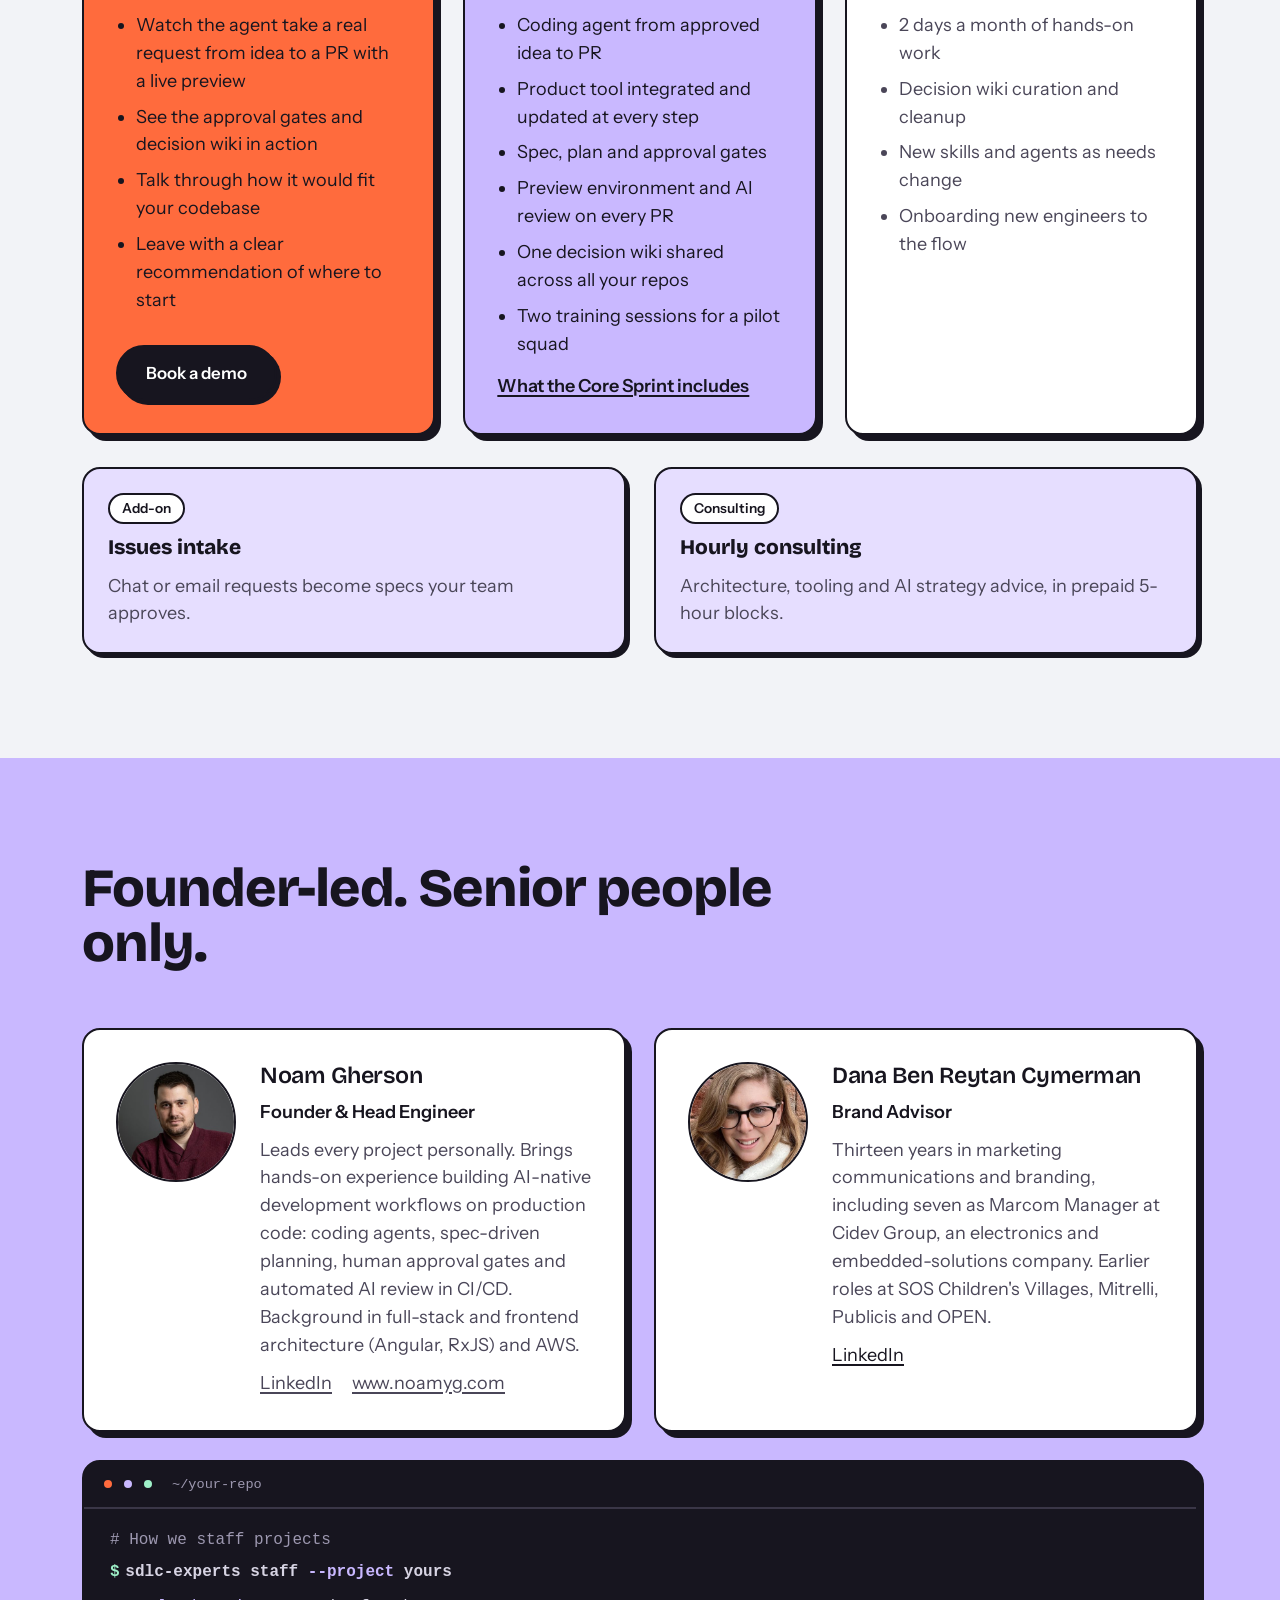
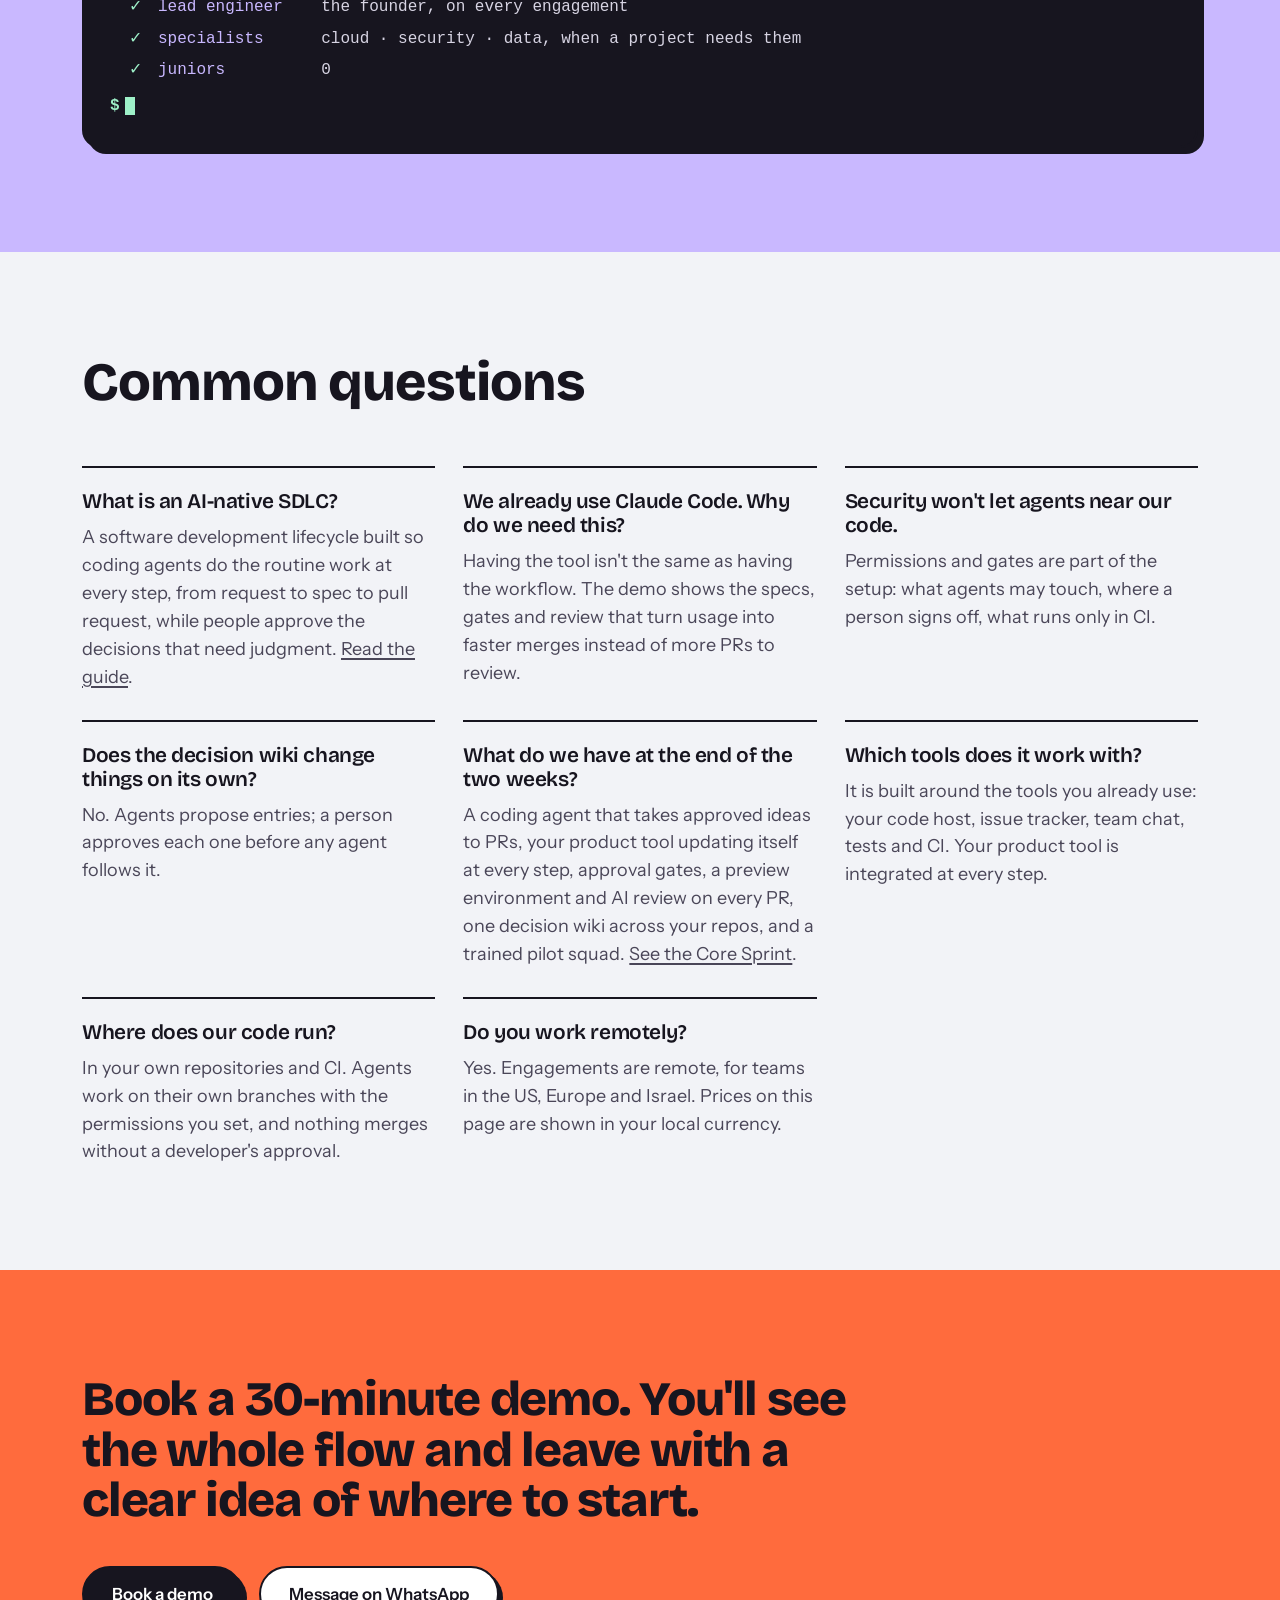
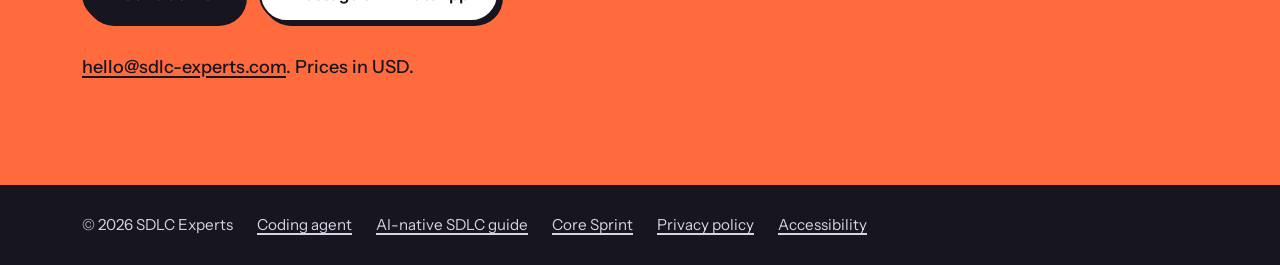
==== commit ae7a4efa: "Color audit fixes: visible focus on orange sections, labelled human gates, increase-contrast mode, i" ====
--- a/index.html
+++ b/index.html
@@ -82,7 +82,8 @@
 body{margin:0;background:var(--paper);color:var(--ink);font-family:var(--body);font-size:18px;line-height:1.55;-webkit-font-smoothing:antialiased}
 a{color:inherit;text-decoration-thickness:2px;text-underline-offset:3px}
 :focus-visible{outline:3px solid var(--blue);outline-offset:3px;border-radius:6px}
-.block-blue :focus-visible{outline-color:var(--white)}
+.block-blue :focus-visible,.card.ink :focus-visible,footer :focus-visible{outline-color:var(--white)}
+.block-tangerine :focus-visible{outline-color:var(--ink)}
 h1,h2,h3{font-family:var(--display);margin:0;letter-spacing:-.02em}
 h1{font-weight:800;font-size:clamp(2.9rem,7.4vw,6.4rem);line-height:.95;letter-spacing:-.035em;max-width:13ch}
 h2{font-weight:800;font-size:clamp(2rem,4.2vw,3.4rem);line-height:1.02;max-width:20ch}
@@ -141,6 +142,7 @@
 /* what we build */
 .build .card .tagline{font-family:var(--display);font-weight:800;font-size:1.5rem;line-height:1.1;color:var(--ink);margin-top:auto}
 .build .card.mint{background:var(--mint)}
+.build .card.mint p{color:var(--ink)}
 .build .card.lilac{background:var(--lilac)}
 
 /* flow */
@@ -247,6 +249,14 @@
 .skip{position:absolute;left:-9999px;top:12px;z-index:100;padding:10px 18px;border:2px solid #17151F;border-radius:999px;background:#FFFFFF;color:#17151F;font-weight:600;text-decoration:none}
 .skip:focus{left:16px}
 .sr-only{position:absolute;width:1px;height:1px;padding:0;margin:-1px;overflow:hidden;clip:rect(0,0,0,0);white-space:nowrap;border:0}
+
+/* Increase-contrast mode: gray text goes to full ink, soft text on dark goes to white */
+@media (prefers-contrast:more){
+  :root{--muted:var(--ink)}
+  .card.ink p,.card.ink li,.flow li.gate .who,.flow li.gate .what,.term-out li,footer{color:#FFFFFF}
+  .term-bar .path,.term .staffing-h{color:#D7D4E3}
+  :focus-visible{outline-width:4px}
+}
 </style>
 <script src="/gtag.js"></script>
 </head>
@@ -294,7 +304,7 @@
       <h2>Installing the tool takes an hour. The workflow around it is where teams stall.</h2>
     </div>
     <div class="grid3">
-      <div class="card"><h3>Uneven usage</h3><p>A few engineers fly, most barely touch it, and everyone has a different personal setup.</p></div>
+      <div class="card"><h3>Uneven usage</h3><p>Some engineers use it every day. Others barely open it. Everyone has a different personal setup.</p></div>
       <div class="card"><h3>Explaining the same thing again</h3><p>Every new chat starts from zero. Conventions and past decisions get re-explained, or ignored.</p></div>
       <div class="card"><h3>No proof it works</h3><p>Leadership pays for licenses but can't point to faster delivery or fewer bugs.</p></div>
     </div>
